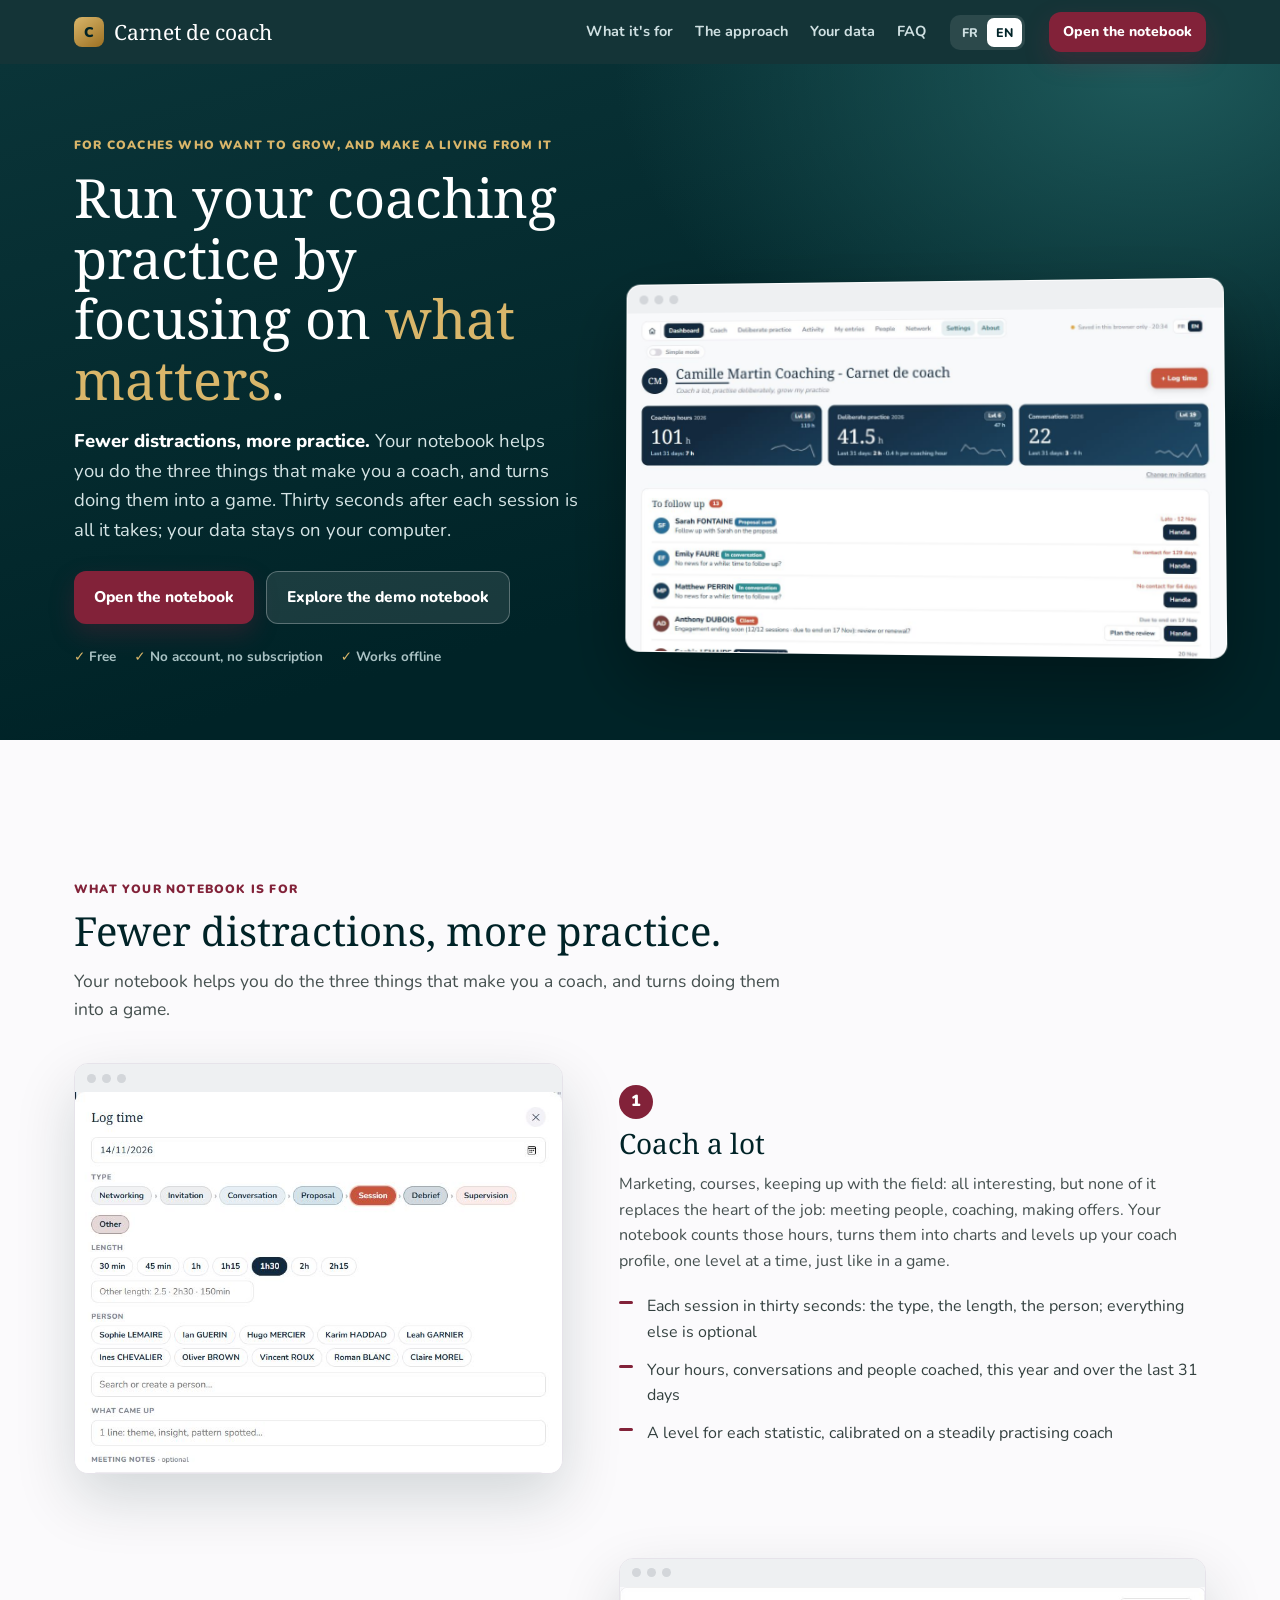
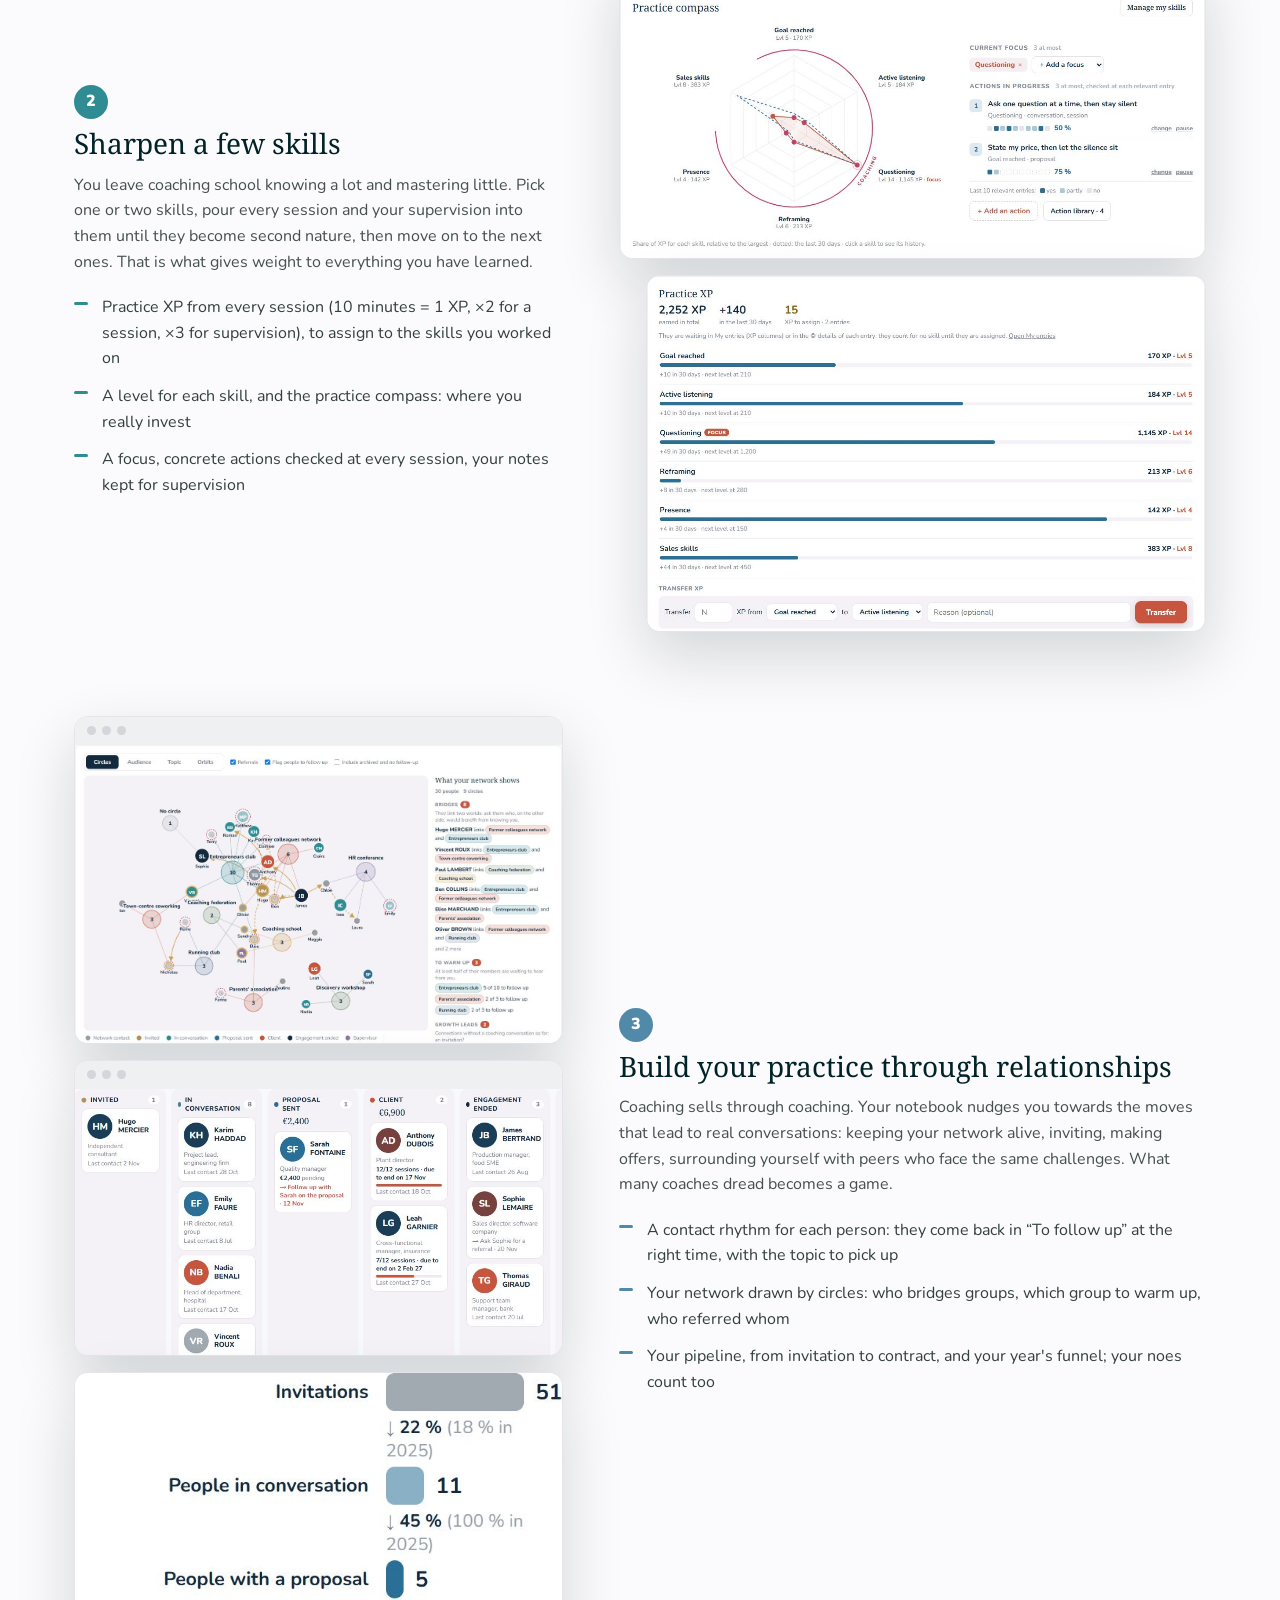
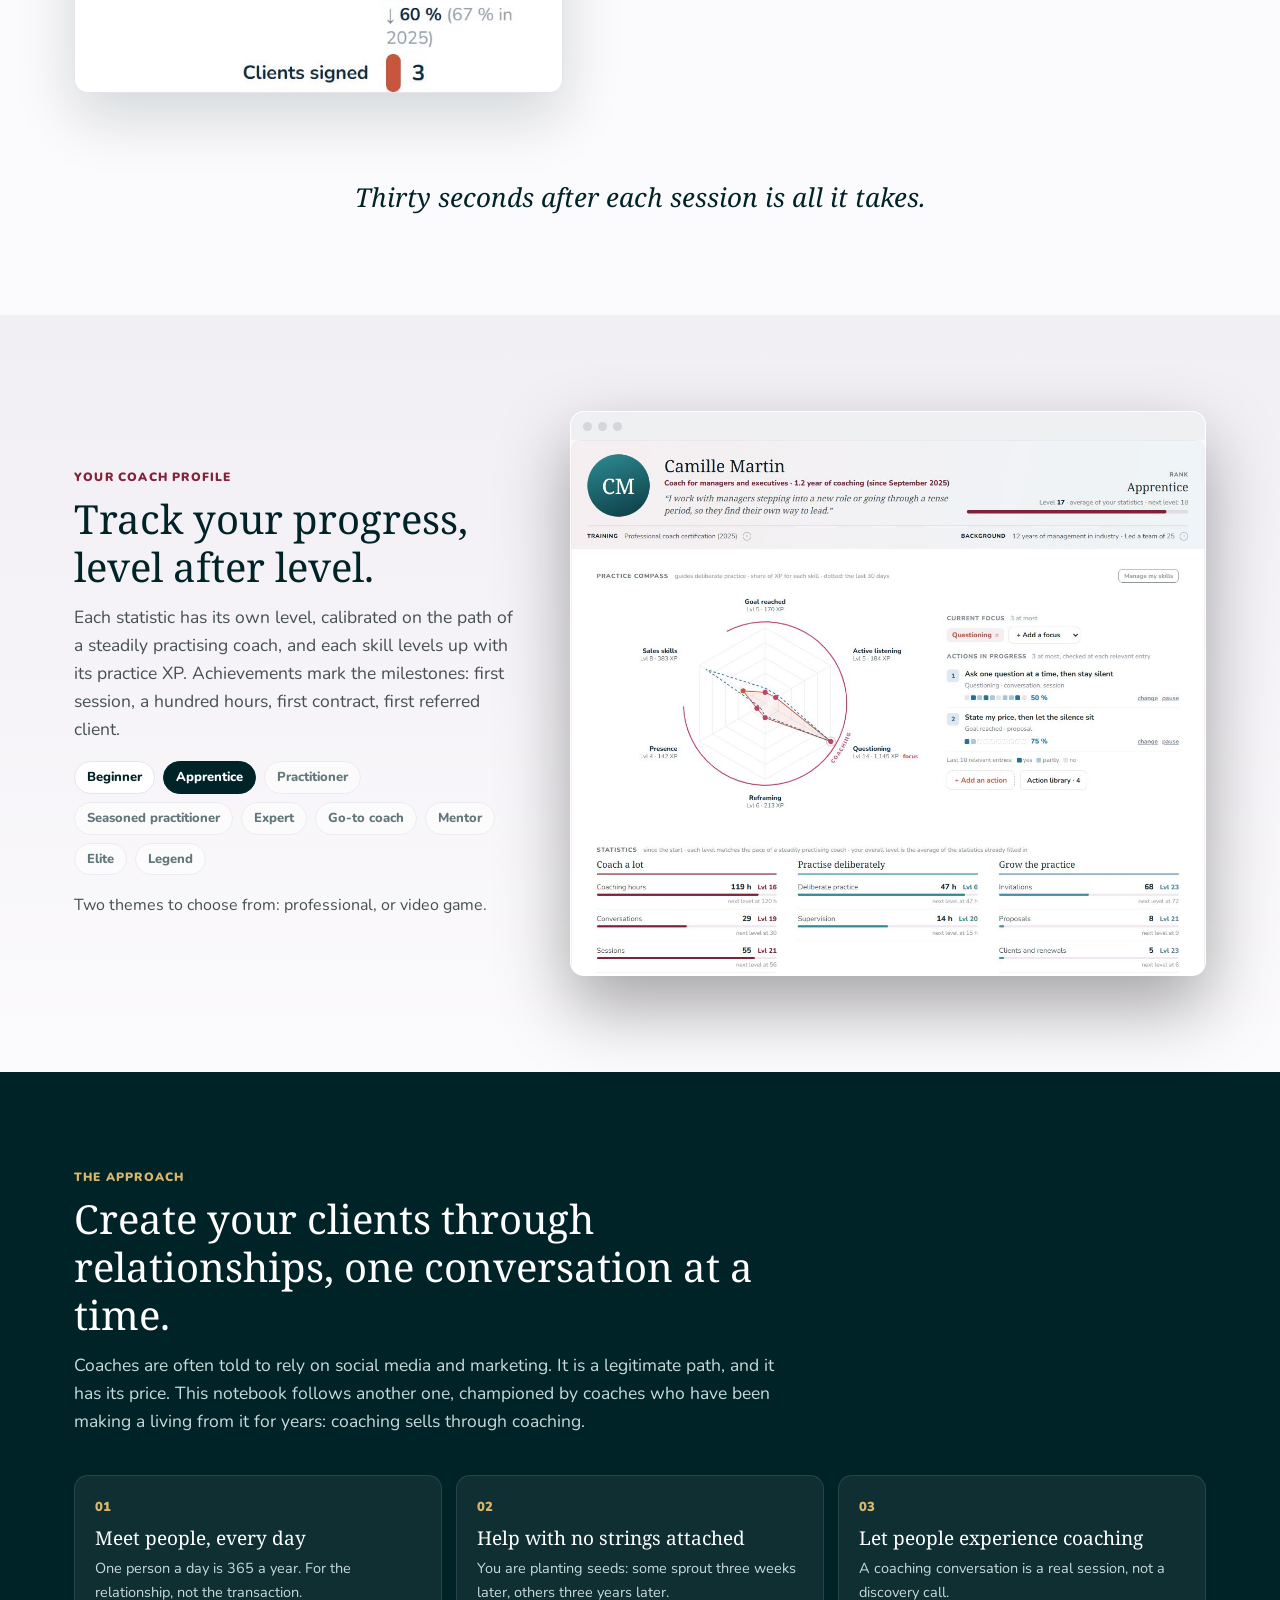
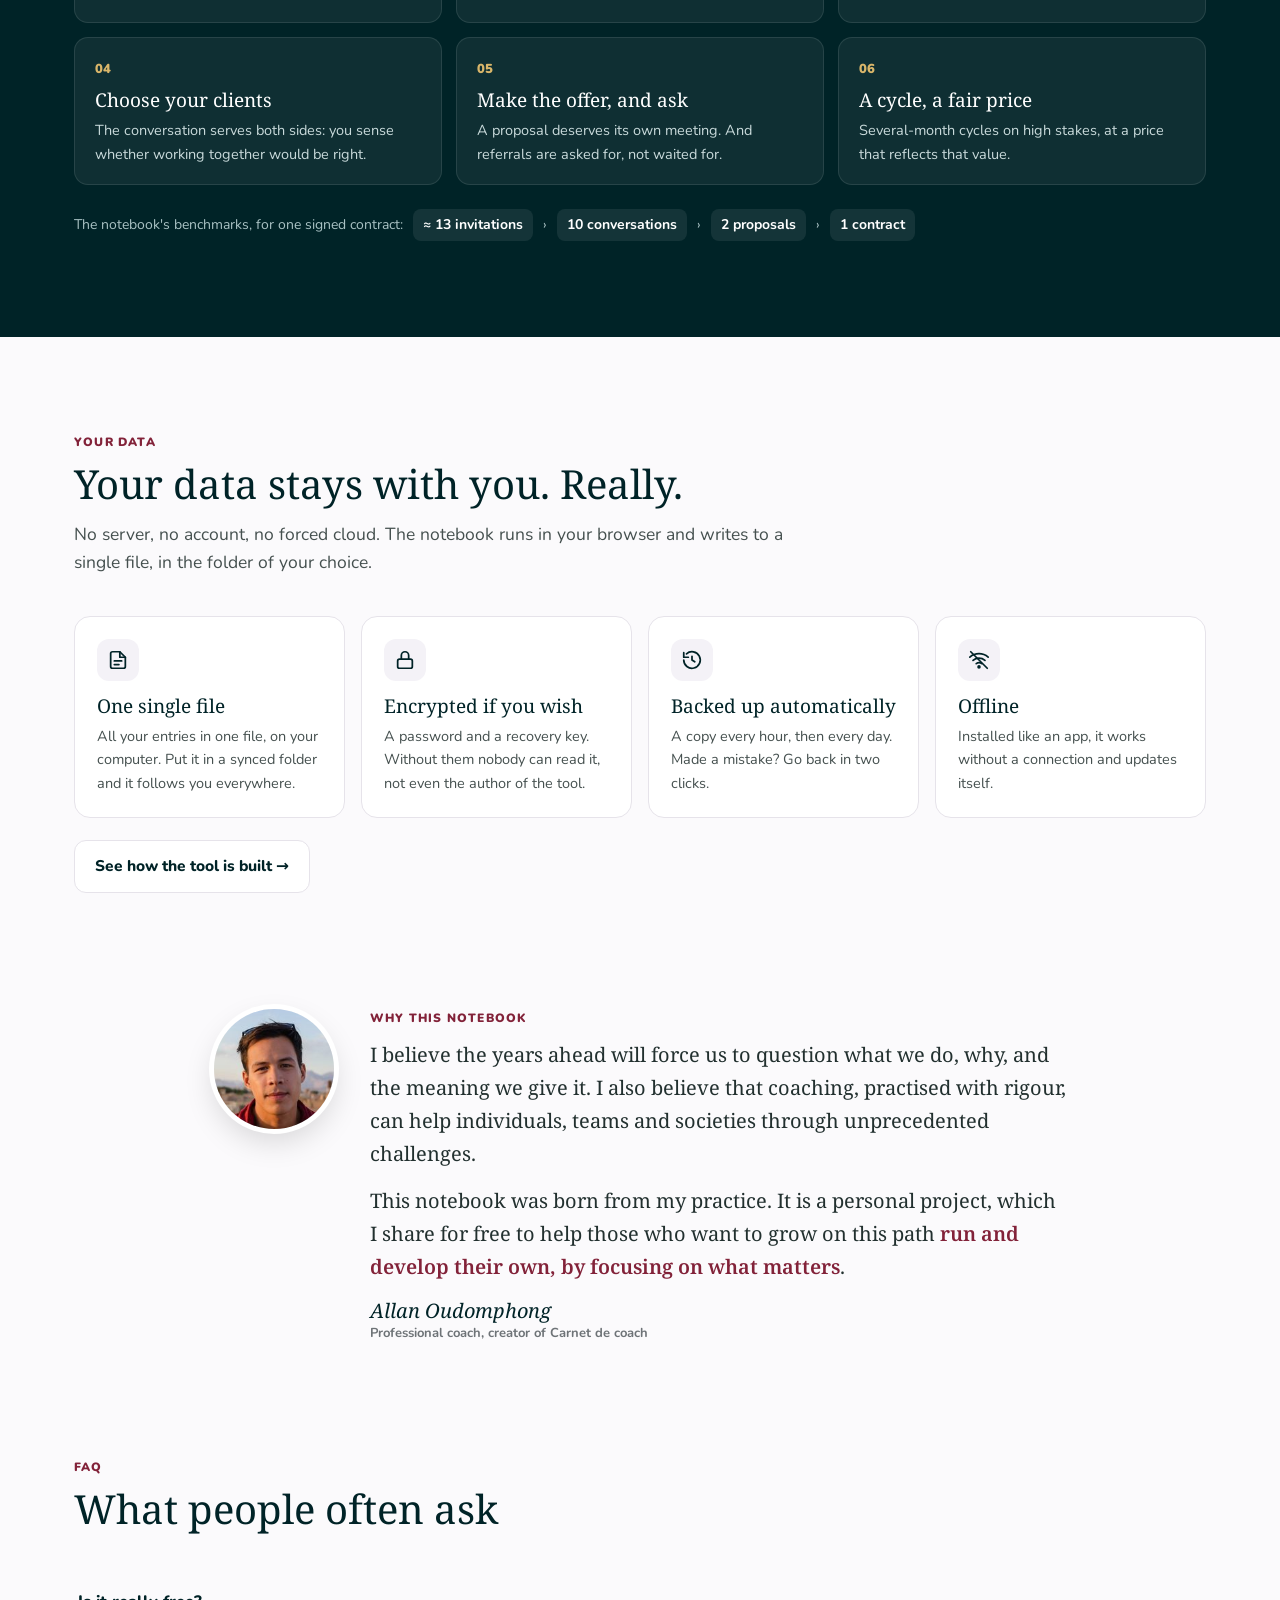
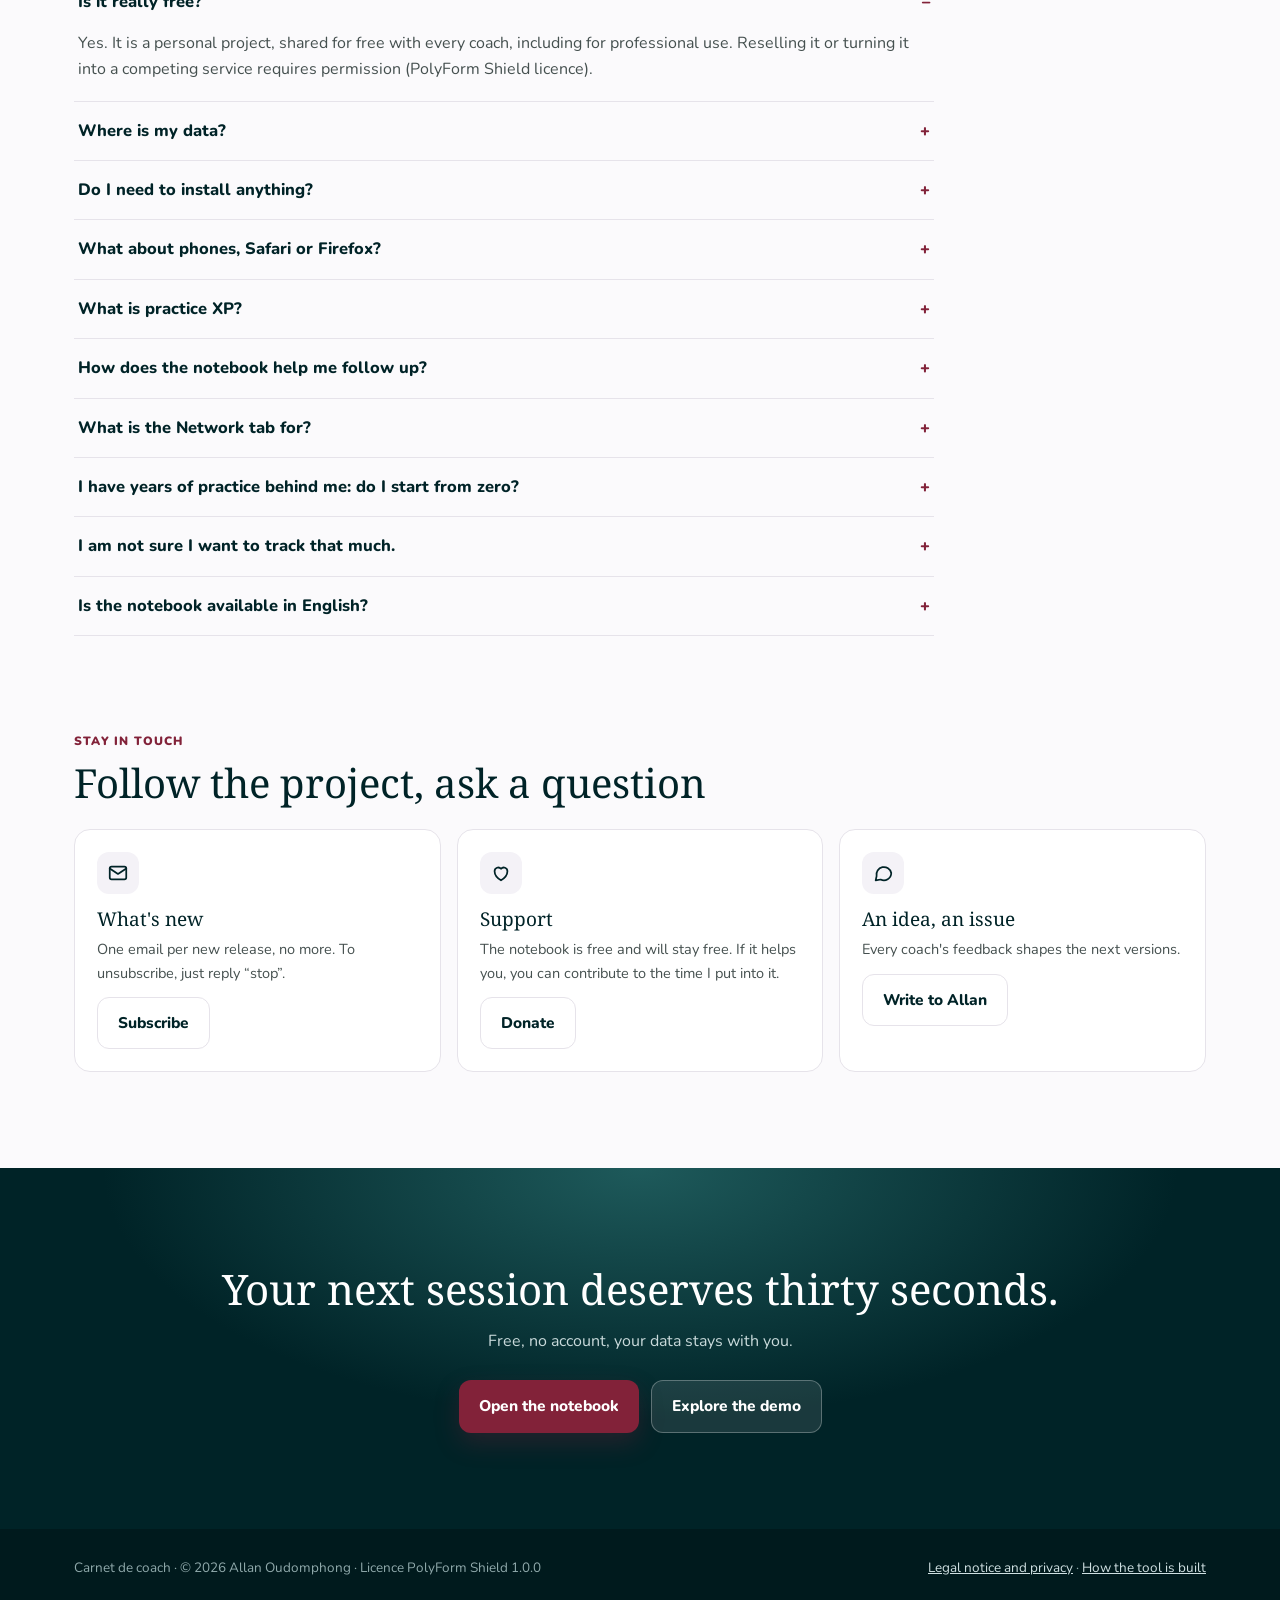
==== index.html @ 18556c55 "v3.1.0 : à quoi sert ton carnet, audits des traductions et du tutoriel, site - Écran « À quoi sert t" ====
<!doctype html>
<html lang="fr"><head><meta charset="utf-8"><meta name="viewport" content="width=device-width,initial-scale=1">
<title>Carnet de coach</title>
<meta name="description" content="Moins de dispersion, plus de pratique. Un carnet gratuit pour coacher beaucoup, affûter quelques compétences et créer ton activité par la relation. Tes données restent sur ton ordinateur.">
<link rel="icon" href="assets/icon.png">
<link rel="preconnect" href="https://fonts.googleapis.com">
<link href="https://fonts.googleapis.com/css2?family=Noto+Serif:ital,wght@0,400;0,600;1,400&family=Nunito:wght@400;600;700;800;900&display=swap" rel="stylesheet">
<style>
:root{--jet:#002327;--jet2:#0B3A3E;--am:#822239;--gold:#D9B66A;--teal:#2F8C93;--blue:#508AA8;--grey:#6E7377;--soft:#F4F2F7;--line:#E6E3EA;--bg:#FBFAFC}
*{box-sizing:border-box}html{scroll-behavior:smooth}
body{margin:0;background:var(--bg);color:var(--jet);font:16px/1.6 Nunito,system-ui,sans-serif}
a{color:inherit}
.w{max-width:1180px;margin:0 auto;padding:0 24px}
.serif{font-family:'Noto Serif',Georgia,serif;font-weight:400}
.kick{font-size:12px;font-weight:900;letter-spacing:.1em;text-transform:uppercase;color:var(--am)}
.btn{display:inline-flex;align-items:center;gap:8px;border-radius:12px;padding:13px 20px;font-weight:800;text-decoration:none;font-size:15.5px;border:0;cursor:pointer}
.btn.p{background:var(--am);color:#fff;box-shadow:0 10px 24px rgba(130,34,57,.28)}.btn.p:hover{filter:brightness(1.08)}
.btn.g{background:rgba(255,255,255,.1);color:#fff;border:1px solid rgba(255,255,255,.28)}.btn.g:hover{background:rgba(255,255,255,.16)}
.btn.o{background:#fff;color:var(--jet);border:1px solid var(--line)}
/* annotations */
.note{display:block;margin:14px 0 0;font:600 12.5px/1.45 Nunito,sans-serif;color:#8A5A00;background:#FFF5D6;border:1px dashed #E2BF5E;border-radius:10px;padding:8px 12px}
.note b{font-weight:900}
.mockbar{background:#FFF5D6;color:#6B4E0E;font-size:13px;text-align:center;padding:7px 16px;border-bottom:1px solid #EED9A0}
/* navigation */
nav.top{position:sticky;top:0;z-index:20;background:rgba(0,35,39,.92);backdrop-filter:blur(8px);color:#fff}
nav.top .w{display:flex;align-items:center;gap:24px;height:64px}
.brand{display:flex;align-items:center;gap:10px;font:400 21px 'Noto Serif',serif;text-decoration:none}
.brand i{width:30px;height:30px;border-radius:8px;background:linear-gradient(145deg,var(--gold),#9C7022);display:grid;place-items:center;font:900 14px Nunito;color:var(--jet);font-style:normal}
nav.top .links{display:flex;gap:22px;margin-left:auto;font-weight:700;font-size:14.5px;color:#CFE0E2}
nav.top .links a{text-decoration:none}nav.top .links a:hover{color:#fff}
nav.top .btn{padding:9px 14px;font-size:14px}
/* héros */
.hero{background:radial-gradient(70% 90% at 90% 0%,#1E5A5B 0%,transparent 60%),linear-gradient(165deg,#0A3438 0%,var(--jet) 70%);color:#fff;overflow:hidden}
.hero .w{display:grid;grid-template-columns:minmax(0,1fr) minmax(0,1.15fr);gap:48px;align-items:center;padding-top:72px;padding-bottom:0}
.hero h1{font:400 clamp(34px,4.4vw,54px)/1.12 'Noto Serif',serif;margin:12px 0 18px}
.hero h1 em{font-style:normal;color:var(--gold)}
.hero p.lead{font-size:18.5px;color:#D5E4E5;margin:0 0 26px;max-width:520px}
.hero .cta{display:flex;flex-wrap:wrap;gap:12px}
.hero .meta{display:flex;flex-wrap:wrap;gap:8px 18px;margin-top:22px;font-size:13.5px;color:#A9C2C4;font-weight:700}
.hero .meta>span::before{content:'✓ ';color:var(--gold)}
.hero .kick{color:var(--gold)}
.shot{border-radius:14px;overflow:hidden;background:#fff;box-shadow:0 30px 70px rgba(0,0,0,.35);border:1px solid rgba(255,255,255,.12)}
.shot .bar{height:28px;background:#EEF0F2;display:flex;align-items:center;gap:6px;padding:0 12px}.shot .bar i{width:9px;height:9px;border-radius:50%;background:#D3D6DA}
.shot img{display:block;width:100%}
.hero .shot{margin-bottom:-60px;transform:perspective(1600px) rotateY(-6deg) rotateX(2deg);transform-origin:left center}
/* sections */
section{padding:96px 0}
.sh{max-width:720px;margin:0 0 40px}.sh h2{font:400 clamp(28px,3.2vw,40px)/1.2 'Noto Serif',serif;margin:8px 0 12px}.sh p{margin:0;color:#45504F;font-size:17.5px}
.pillars{padding-top:140px}
.pil{display:grid;grid-template-columns:minmax(0,1fr) minmax(0,1.2fr);gap:56px;align-items:center;margin-bottom:84px}
.pil:nth-child(even) .txt{order:2}
.pil h3{font:400 28px/1.2 'Noto Serif',serif;margin:8px 0 12px}.pil p{color:#45504F;margin:0 0 14px}
.pil ul{list-style:none;padding:0;margin:0}.pil li{padding:6px 0 6px 28px;position:relative;color:#33403F}.pil li::before{content:'';position:absolute;left:0;top:13px;width:14px;height:3px;border-radius:2px;background:var(--c)}
.pil .num{display:inline-grid;place-items:center;width:34px;height:34px;border-radius:50%;background:var(--c);color:#fff;font-weight:900}
.pil .shot{box-shadow:0 24px 60px rgba(0,35,39,.16);border-color:var(--line)}
.duo{display:grid;grid-template-columns:1fr 1fr;gap:16px;align-items:start}
.pillars .end{font-size:clamp(20px,2.2vw,26px);font-style:italic;text-align:center;color:var(--jet);margin:0}
.hero p.lead b{color:#fff;font-weight:800}
/* fiche coach */
.fiche{background:linear-gradient(180deg,#F1EEF4,#FBFAFC)}
.fiche .wrap{display:grid;grid-template-columns:minmax(0,.9fr) minmax(0,1.3fr);gap:56px;align-items:center}
.ranks{display:flex;flex-wrap:wrap;gap:8px;margin:18px 0}.ranks>span{background:#fff;border:1px solid var(--line);border-radius:999px;padding:5px 12px;font-weight:800;font-size:13px}
.ranks>span:nth-child(n+3){opacity:.6}.ranks>span:nth-child(2){background:var(--jet);color:#fff;border-color:var(--jet)}
/* démarche */
.dem{background:var(--jet);color:#fff}
.dem .sh p{color:#C9DADB}.dem .kick{color:var(--gold)}
.six{display:grid;grid-template-columns:repeat(3,minmax(0,1fr));gap:14px}
.six div{background:rgba(255,255,255,.06);border:1px solid rgba(255,255,255,.1);border-radius:14px;padding:18px 20px}
.six i{font-style:normal;font-weight:900;color:var(--gold);font-size:13px}.six b{display:block;font:400 19px 'Noto Serif',serif;margin:6px 0 6px}.six p{margin:0;color:#C9DADB;font-size:14.5px}
.fun{display:flex;flex-wrap:wrap;gap:10px;align-items:center;margin-top:24px;color:#A9C2C4;font-size:14px}.fun b{color:#fff;background:rgba(255,255,255,.08);border-radius:8px;padding:5px 10px}
/* données */
.data .g4{display:grid;grid-template-columns:repeat(4,minmax(0,1fr));gap:16px}
.card{background:#fff;border:1px solid var(--line);border-radius:16px;padding:22px}
.card .ic{width:42px;height:42px;border-radius:12px;display:grid;place-items:center;background:var(--soft);font-size:20px;margin-bottom:12px}
.card b{display:block;font:400 19px 'Noto Serif',serif;margin-bottom:6px}.card p{margin:0;color:#45504F;font-size:14.5px}
/* mot */
.mot .wrap{display:grid;grid-template-columns:auto minmax(0,1fr);gap:36px;align-items:start;max-width:900px}
.mot img{width:120px;height:120px;border-radius:50%;object-fit:cover;box-shadow:0 0 0 5px #fff,0 12px 30px rgba(0,0,0,.15)}
.mot blockquote{margin:0;font:400 20px/1.65 'Noto Serif',serif;color:#22302F}.mot blockquote b{color:var(--am);font-weight:600}
.mot .sig{margin-top:14px;font:italic 400 20px 'Noto Serif',serif}.mot .sig>span{display:block;font:700 13px Nunito;color:var(--grey);font-style:normal}
/* mobile + soutien */
.mob{background:#fff;border:1px solid var(--line);border-radius:18px;padding:26px 28px;display:grid;grid-template-columns:auto 1fr auto;gap:22px;align-items:center}
.mob .ic{font-size:30px}.mob b{font:400 21px 'Noto Serif',serif;display:block}.mob p{margin:2px 0 0;color:#45504F}
.mob form{display:flex;gap:8px}.mob input{border:1px solid var(--line);border-radius:10px;padding:12px 14px;font:inherit;min-width:240px}
.g3{display:grid;grid-template-columns:repeat(3,minmax(0,1fr));gap:16px;margin-top:22px}
/* faq */
.faq details{border-bottom:1px solid var(--line);max-width:860px}.faq summary{cursor:pointer;list-style:none;padding:16px 4px;font-weight:800;font-size:16.5px;display:flex;justify-content:space-between;gap:16px}
.faq summary::-webkit-details-marker{display:none}.faq summary::after{content:'+';color:var(--am);font-weight:900}.faq details[open] summary::after{content:'–'}
.faq details p{margin:0 4px 18px;color:#45504F}
/* fin */
.final{background:radial-gradient(60% 100% at 50% 0%,#1E5A5B 0%,transparent 70%),var(--jet);color:#fff;text-align:center}
.final h2{font:400 clamp(28px,3.4vw,42px)/1.2 'Noto Serif',serif;margin:0 0 14px}.final p{color:#C9DADB;margin:0 0 26px}
footer{background:#001A1D;color:#8FA9AB;font-size:13.5px;padding:28px 0}footer .w{display:flex;flex-wrap:wrap;gap:10px 24px;justify-content:space-between}footer a{color:#CFE0E2}
@media(max-width:900px){
 nav.top .links{display:none}
 .hero .w,.pil,.fiche .wrap,.mob{grid-template-columns:1fr}.hero .shot{transform:none;margin-bottom:-30px}
 .pil:nth-child(even) .txt{order:0}.six,.data .g4,.g3{grid-template-columns:1fr}.duo{grid-template-columns:1fr}
 .mot .wrap{grid-template-columns:1fr}.mob form{flex-direction:column}.mob input{min-width:0}
 section{padding:64px 0}.pillars{padding-top:90px}
}

html[data-lang=fr] .en,html[data-lang=en] .fr{display:none!important}
html:not([data-lang]) .en{display:none}
html.nonotes .note{display:none}
.lang{display:flex;background:rgba(255,255,255,.1);border-radius:10px;padding:3px}.lang button{border:0;background:none;color:#CFE0E2;font:800 12.5px Nunito;padding:6px 9px;border-radius:7px;cursor:pointer}.lang button.on{background:#fff;color:var(--jet)}
.ntog{margin-left:10px;font-weight:700;cursor:pointer;white-space:nowrap}.ntog input{vertical-align:middle}
@media(max-width:900px){nav.top .w{gap:10px}nav.top .btn{display:none}.lang{margin-left:auto}}
.hero .w>div:first-child{padding-bottom:72px}
.ic svg{width:22px;height:22px;stroke:var(--jet);fill:none;stroke-width:1.9;stroke-linecap:round;stroke-linejoin:round}.mob .ic svg{width:30px;height:30px}
.mot blockquote p{margin:0 0 14px}
@media(max-width:900px){.hero .w>div:first-child{padding-bottom:20px}}

html:not(.withcite) .cite,html.withcite .nocite{display:none}
img.fr,img.en{display:block}
html[data-lang=fr] img.en,html[data-lang=en] img.fr{display:none!important}
.mobsec{display:none}@media(max-width:900px),(pointer:coarse){.mobsec{display:block}}
.mobb{display:flex;gap:8px;flex-wrap:wrap}
.g2{grid-template-columns:repeat(auto-fit,minmax(240px,1fr))!important;max-width:none}
@media(max-width:900px){.g2{grid-template-columns:1fr!important}}
</style></head><body>

<nav class="top"><div class="w">
 <a class="brand" href="#"><i>C</i>Carnet de coach</a>
 <div class="links"><a href="#piliers"><span class="fr">À quoi il sert</span><span class="en">What it's for</span></a><a href="#demarche"><span class="fr">La démarche</span><span class="en">The approach</span></a><a href="#donnees"><span class="fr">Tes données</span><span class="en">Your data</span></a><a href="#faq"><span class="fr">Questions</span><span class="en">FAQ</span></a></div>
 <div class="lang" role="group" aria-label="Langue / Language"><button data-l="fr">FR</button><button data-l="en">EN</button></div>
 <a class="btn p" href="#" data-app="" data-goatcounter-click="ouvrir-carnet"><span class="fr">Ouvrir le carnet</span><span class="en">Open the notebook</span></a>
</div></nav>

<header class="hero"><div class="w">
 <div>
  <div class="kick"><span class="fr">Pour les coachs qui veulent progresser et en vivre</span><span class="en">For coaches who want to grow, and make a living from it</span></div>
  <h1><span class="fr">Pilote ta pratique de coach en te concentrant sur <em>l'essentiel</em>.</span><span class="en">Run your coaching practice by focusing on <em>what matters</em>.</span></h1>
  <p class="lead"><span class="fr"><b>Moins de dispersion, plus de pratique.</b> Ton carnet t'aide à faire les trois choses qui font de toi un coach, et à les faire en jouant. Trente secondes après chaque entretien suffisent ; tes données restent sur ton ordinateur.</span><span class="en"><b>Fewer distractions, more practice.</b> Your notebook helps you do the three things that make you a coach, and turns doing them into a game. Thirty seconds after each session is all it takes; your data stays on your computer.</span></p>
  <div class="cta"><a class="btn p" href="#" data-app="" data-goatcounter-click="ouvrir-carnet"><span class="fr">Ouvrir le carnet</span><span class="en">Open the notebook</span></a><a class="btn g" href="#" data-app="demo=1" data-goatcounter-click="demo"><span class="fr">Explorer le carnet de démonstration</span><span class="en">Explore the demo notebook</span></a></div>
  <div class="meta"><span><span class="fr">Gratuit</span><span class="en">Free</span></span><span><span class="fr">Sans compte ni abonnement</span><span class="en">No account, no subscription</span></span><span><span class="fr">Fonctionne hors ligne</span><span class="en">Works offline</span></span></div>
 </div>
 <div class="shot"><div class="bar"><i></i><i></i><i></i></div><img class="fr" src="assets/dash-fr.jpg" alt="" loading="lazy"><img class="en" src="assets/dash-en.jpg" alt="" loading="lazy"></div>
</div></header>

<section class="pillars" id="piliers"><div class="w">
 <div class="sh"><div class="kick"><span class="fr">À quoi sert ton carnet</span><span class="en">What your notebook is for</span></div><h2><span class="fr">Moins de dispersion, plus de pratique.</span><span class="en">Fewer distractions, more practice.</span></h2><p><span class="fr">Ton carnet t'aide à faire les trois choses qui font de toi un coach, et à les faire en jouant.</span><span class="en">Your notebook helps you do the three things that make you a coach, and turns doing them into a game.</span></p></div>

 <div class="pil" style="--c:var(--am)">
  <div class="txt"><span class="num">1</span><h3><span class="fr">Coacher beaucoup</span><span class="en">Coach a lot</span></h3><p><span class="fr">Marketing, formations, veille : intéressant, mais ça ne remplace pas l'essentiel : rencontrer, coacher, proposer. Ton carnet compte ces heures-là, les met en graphiques et fait monter ta fiche de coach niveau après niveau, comme dans un jeu.</span><span class="en">Marketing, courses, keeping up with the field: all interesting, but none of it replaces the heart of the job: meeting people, coaching, making offers. Your notebook counts those hours, turns them into charts and levels up your coach profile, one level at a time, just like in a game.</span></p>
   <ul><li><span class="fr">Chaque entretien en trente secondes : le type, la durée, la personne ; le reste est facultatif</span><span class="en">Each session in thirty seconds: the type, the length, the person; everything else is optional</span></li><li><span class="fr">Tes heures, tes conversations et tes personnes coachées, l'année et les 31 derniers jours</span><span class="en">Your hours, conversations and people coached, this year and over the last 31 days</span></li><li><span class="fr">Un niveau par statistique, calé sur le parcours d'un coach régulier</span><span class="en">A level for each statistic, calibrated on a steadily practising coach</span></li></ul></div>
  <div class="shot" style="max-width:520px;justify-self:center"><div class="bar"><i></i><i></i><i></i></div><img class="fr" src="assets/log-fr.jpg" alt="" loading="lazy"><img class="en" src="assets/log-en.jpg" alt="" loading="lazy"></div>
 </div>

 <div class="pil" style="--c:var(--teal)">
  <div class="txt"><span class="num">2</span><h3><span class="fr">Affûter quelques compétences</span><span class="en">Sharpen a few skills</span></h3><p><span class="fr">On sort de l'école en sachant beaucoup et en maîtrisant peu. Choisis une ou deux compétences, investis-y chaque séance et ta supervision jusqu'à en faire des automatismes, puis passe aux suivantes. C'est ce qui donne du poids à tout ce que tu as appris.</span><span class="en">You leave coaching school knowing a lot and mastering little. Pick one or two skills, pour every session and your supervision into them until they become second nature, then move on to the next ones. That is what gives weight to everything you have learned.</span></p>
   <ul><li><span class="fr">Des XP de pratique à chaque séance (10 minutes = 1 XP, ×2 pour une séance, ×3 pour une supervision), à répartir entre les compétences travaillées</span><span class="en">Practice XP from every session (10 minutes = 1 XP, ×2 for a session, ×3 for supervision), to assign to the skills you worked on</span></li><li><span class="fr">Un niveau par compétence, et la boussole de pratique : où tu investis vraiment</span><span class="en">A level for each skill, and the practice compass: where you really invest</span></li><li><span class="fr">Un focus, des actions concrètes vérifiées à chaque séance, tes remarques gardées pour la supervision</span><span class="en">A focus, concrete actions checked at every session, your notes kept for supervision</span></li></ul></div>
  <div class="duo"><div class="shot" style="grid-column:1/-1"><div class="bar"><i></i><i></i><i></i></div><img class="fr" src="assets/practice-fr.jpg" alt="" loading="lazy"><img class="en" src="assets/practice-en.jpg" alt="" loading="lazy"></div><div class="shot" style="grid-column:1/-1;max-width:560px;justify-self:end"><img class="fr" src="assets/xp-fr.jpg" alt="" loading="lazy"><img class="en" src="assets/xp-en.jpg" alt="" loading="lazy"></div></div>
 </div>

 <div class="pil" style="--c:var(--blue)">
  <div class="txt"><span class="num">3</span><h3><span class="fr">Créer ton activité par la relation</span><span class="en">Build your practice through relationships</span></h3><p><span class="fr">Le coaching se vend en coachant. Ton carnet te pousse aux gestes qui créent des rencontres : entretenir ton réseau, inviter, proposer, t'entourer de pairs qui partagent tes défis. Ce qu'on vit souvent comme une épreuve devient un jeu.</span><span class="en">Coaching sells through coaching. Your notebook nudges you towards the moves that lead to real conversations: keeping your network alive, inviting, making offers, surrounding yourself with peers who face the same challenges. What many coaches dread becomes a game.</span></p>
   <ul><li><span class="fr">Un rythme de contact par personne : elle revient dans « À relancer » au bon moment, avec le sujet à reprendre</span><span class="en">A contact rhythm for each person: they come back in “To follow up” at the right time, with the topic to pick up</span></li><li><span class="fr">Ton réseau dessiné par cercles : qui fait le pont, quel groupe réchauffer, qui t'a recommandé qui</span><span class="en">Your network drawn by circles: who bridges groups, which group to warm up, who referred whom</span></li><li><span class="fr">Ton pipeline, de l'invitation au contrat, et ton entonnoir de l'année ; tes non comptent aussi</span><span class="en">Your pipeline, from invitation to contract, and your year's funnel; your noes count too</span></li></ul></div>
  <div class="duo"><div class="shot" style="grid-column:1/-1"><div class="bar"><i></i><i></i><i></i></div><img class="fr" src="assets/reseau-fr.jpg" alt="" loading="lazy"><img class="en" src="assets/reseau-en.jpg" alt="" loading="lazy"></div><div class="shot" style="grid-column:1/-1"><div class="bar"><i></i><i></i><i></i></div><img class="fr" src="assets/pipeline-fr.jpg" alt="" loading="lazy"><img class="en" src="assets/pipeline-en.jpg" alt="" loading="lazy"></div><div class="shot" style="grid-column:1/-1;max-width:560px;justify-self:end"><img class="fr" src="assets/funnel-fr.jpg" alt="" loading="lazy"><img class="en" src="assets/funnel-en.jpg" alt="" loading="lazy"></div></div>
 </div>
 <p class="end serif"><span class="fr">Trente secondes après chaque entretien suffisent.</span><span class="en">Thirty seconds after each session is all it takes.</span></p>
</div></section>

<section class="fiche"><div class="w wrap">
 <div><div class="kick"><span class="fr">Ta fiche de coach</span><span class="en">Your coach profile</span></div><h2 class="serif" style="font-size:clamp(28px,3.2vw,40px);line-height:1.2;margin:8px 0 12px"><span class="fr">Suis ta progression, niveau après niveau.</span><span class="en">Track your progress, level after level.</span></h2>
  <p style="color:#45504F;font-size:17.5px;margin:0"><span class="fr">Chaque statistique a son niveau, calé sur le parcours d'un coach régulier, et chaque compétence monte avec ses XP de pratique. Tes hauts faits marquent les caps : première séance, cent heures, premier contrat, premier client recommandé.</span><span class="en">Each statistic has its own level, calibrated on the path of a steadily practising coach, and each skill levels up with its practice XP. Achievements mark the milestones: first session, a hundred hours, first contract, first referred client.</span></p>
  <div class="ranks"><span><span class="fr">Débutant·e</span><span class="en">Beginner</span></span><span><span class="fr">Apprenti·e</span><span class="en">Apprentice</span></span><span><span class="fr">Praticien·ne</span><span class="en">Practitioner</span></span><span><span class="fr">Praticien·ne confirmé·e</span><span class="en">Seasoned practitioner</span></span><span><span class="fr">Expert·e</span><span class="en">Expert</span></span><span><span class="fr">Coach de référence</span><span class="en">Go-to coach</span></span><span><span class="fr">Mentor·e</span><span class="en">Mentor</span></span><span><span class="fr">Élite</span><span class="en">Elite</span></span><span><span class="fr">Légende</span><span class="en">Legend</span></span></div>
  <p style="color:#45504F;margin:0"><span class="fr">Deux thèmes au choix : professionnel, ou jeu vidéo.</span><span class="en">Two themes to choose from: professional, or video game.</span></p>
  </div>
 <div class="shot"><div class="bar"><i></i><i></i><i></i></div><img class="fr" src="assets/coach-fr.jpg" alt="" loading="lazy"><img class="en" src="assets/coach-en.jpg" alt="" loading="lazy"></div>
</div></section>

<section class="dem" id="demarche"><div class="w">
 <div class="sh"><div class="kick"><span class="fr">La démarche</span><span class="en">The approach</span></div><h2><span class="fr">Créer tes clients par la relation, une discussion à la fois.</span><span class="en">Create your clients through relationships, one conversation at a time.</span></h2>
  <p><span class="nocite"><span class="fr">On conseille souvent aux coachs les réseaux sociaux et le marketing. C'est une voie légitime, avec son prix. Ce carnet suit celle de coachs qui en vivent depuis des années : le coaching se vend par le coaching.</span><span class="en">Coaches are often told to rely on social media and marketing. It is a legitimate path, and it has its price. This notebook follows another one, championed by coaches who have been making a living from it for years: coaching sells through coaching.</span></span><span class="cite"><span class="fr">On conseille souvent aux coachs les réseaux sociaux et le marketing. C'est une voie légitime, avec son prix. Ce carnet suit celle de Gianni Bergandi et Magali Wagner (Odyssée), et de Rich Litvin : le coaching se vend par le coaching.</span><span class="en">Coaches are often told to rely on social media and marketing. It is a legitimate path, and it has its price. This notebook follows another one, taught by Gianni Bergandi and Magali Wagner (Odyssée) and by Rich Litvin: coaching sells through coaching.</span></span></p></div>
 <div class="six">
  <div><i>01</i><b><span class="fr">Rencontrer, chaque jour</span><span class="en">Meet people, every day</span></b><p><span class="fr">Une personne par jour, c'est 365 dans l'année. Pour la relation, pas pour la transaction.</span><span class="en">One person a day is 365 a year. For the relationship, not the transaction.</span></p></div>
  <div><i>02</i><b><span class="fr">Aider sans rien attendre</span><span class="en">Help with no strings attached</span></b><p><span class="fr">Tu plantes des graines : certaines germent trois semaines plus tard, d'autres trois ans après.</span><span class="en">You are planting seeds: some sprout three weeks later, others three years later.</span></p></div>
  <div><i>03</i><b><span class="fr">Faire vivre le coaching</span><span class="en">Let people experience coaching</span></b><p><span class="fr">Une conversation de coaching est une vraie séance, pas un appel découverte.</span><span class="en">A coaching conversation is a real session, not a discovery call.</span></p></div>
  <div><i>04</i><b><span class="fr">Choisir tes clients</span><span class="en">Choose your clients</span></b><p><span class="fr">La conversation sert les deux côtés : tu sens s'il serait juste d'accompagner la personne.</span><span class="en">The conversation serves both sides: you sense whether working together would be right.</span></p></div>
  <div><i>05</i><b><span class="fr">Proposer, et demander</span><span class="en">Make the offer, and ask</span></b><p><span class="fr">Une proposition se fait dans un rendez-vous dédié. Et la recommandation se demande.</span><span class="en">A proposal deserves its own meeting. And referrals are asked for, not waited for.</span></p></div>
  <div><i>06</i><b><span class="fr">Un cycle, un prix juste</span><span class="en">A cycle, a fair price</span></b><p><span class="fr">Des cycles de plusieurs mois sur des enjeux forts, à un prix qui reflète cette valeur.</span><span class="en">Several-month cycles on high stakes, at a price that reflects that value.</span></p></div>
 </div>
 <div class="fun"><span class="fr">Les repères du carnet, pour un contrat signé :</span><span class="en">The notebook's benchmarks, for one signed contract:</span> <b>≈ 13 invitations</b>›<b>10 conversations</b>›<b><span class="fr">2 propositions</span><span class="en">2 proposals</span></b>›<b><span class="fr">1 contrat</span><span class="en">1 contract</span></b></div>
</div></section>

<section class="data" id="donnees"><div class="w">
 <div class="sh"><div class="kick"><span class="fr">Tes données</span><span class="en">Your data</span></div><h2><span class="fr">Tes données restent chez toi. Vraiment.</span><span class="en">Your data stays with you. Really.</span></h2><p><span class="fr">Pas de serveur, pas de compte, pas de cloud imposé. Le carnet tourne dans ton navigateur et écrit dans un seul fichier, dans le dossier de ton choix.</span><span class="en">No server, no account, no forced cloud. The notebook runs in your browser and writes to a single file, in the folder of your choice.</span></p></div>
 <div class="g4">
  <div class="card"><div class="ic"><svg viewBox="0 0 24 24"><path d="M14 3H6a2 2 0 0 0-2 2v14a2 2 0 0 0 2 2h12a2 2 0 0 0 2-2V9z"/><path d="M14 3v6h6"/><path d="M8 13h8M8 17h5"/></svg></div><b><span class="fr">Un seul fichier</span><span class="en">One single file</span></b><p><span class="fr">Toutes tes saisies dans un fichier, sur ton ordinateur. Dans un dossier synchronisé, il te suit partout.</span><span class="en">All your entries in one file, on your computer. Put it in a synced folder and it follows you everywhere.</span></p></div>
  <div class="card"><div class="ic"><svg viewBox="0 0 24 24"><rect x="4" y="11" width="16" height="10" rx="2"/><path d="M8 11V7a4 4 0 0 1 8 0v4"/></svg></div><b><span class="fr">Chiffré si tu veux</span><span class="en">Encrypted if you wish</span></b><p><span class="fr">Un mot de passe, une clé de secours. Sans eux, personne ne peut le lire, pas même l'auteur de l'outil.</span><span class="en">A password and a recovery key. Without them nobody can read it, not even the author of the tool.</span></p></div>
  <div class="card"><div class="ic"><svg viewBox="0 0 24 24"><path d="M3 12a9 9 0 1 0 3-6.7"/><path d="M3 4v5h5"/><path d="M12 8v4l3 2"/></svg></div><b><span class="fr">Sauvegardé tout seul</span><span class="en">Backed up automatically</span></b><p><span class="fr">Une copie par heure, puis par jour. Une erreur ? Tu reviens en arrière en deux clics.</span><span class="en">A copy every hour, then every day. Made a mistake? Go back in two clicks.</span></p></div>
  <div class="card"><div class="ic"><svg viewBox="0 0 24 24"><path d="M2 8.8a15 15 0 0 1 20 0"/><path d="M5.5 12.4a10 10 0 0 1 13 0"/><path d="M9 16a5 5 0 0 1 6 0"/><circle cx="12" cy="19.5" r="1"/><path d="M3 3l18 18"/></svg></div><b><span class="fr">Hors ligne</span><span class="en">Offline</span></b><p><span class="fr">Installé comme une application, il fonctionne sans connexion et se met à jour tout seul.</span><span class="en">Installed like an app, it works without a connection and updates itself.</span></p></div>
 </div>
 <p style="margin:22px 0 0"><a class="btn o" href="#" data-app-page="arch.html"><span class="fr">Voir comment l'outil est construit →</span><span class="en">See how the tool is built →</span></a></p>
</div></section>

<section class="mot" style="padding-top:20px"><div class="w wrap">
 <img src="assets/allan.jpg" alt="Allan Oudomphong">
 <div><div class="kick"><span class="fr">Pourquoi ce carnet</span><span class="en">Why this notebook</span></div>
  <blockquote style="margin-top:10px"><p><span class="fr">Je crois que les années qui viennent nous obligeront à interroger ce que nous faisons, pourquoi, et le sens que nous y mettons. Je crois aussi que le coaching, exercé avec exigence, peut aider les personnes, les équipes et les sociétés à traverser des défis sans précédent.</span><span class="en">I believe the years ahead will force us to question what we do, why, and the meaning we give it. I also believe that coaching, practised with rigour, can help individuals, teams and societies through unprecedented challenges.</span></p><p><span class="fr">Ce carnet est né de ma pratique. C'est un projet personnel, que je partage gratuitement pour aider celles et ceux qui veulent progresser dans cette voie à <b>piloter et développer la leur, en se concentrant sur l'essentiel</b>.</span><span class="en">This notebook was born from my practice. It is a personal project, which I share for free to help those who want to grow on this path <b>run and develop their own, by focusing on what matters</b>.</span></p></blockquote>
  <div class="sig">Allan Oudomphong<span><span class="fr">Coach professionnel, auteur de Carnet de coach</span><span class="en">Professional coach, creator of Carnet de coach</span></span></div></div>
</div></section>

<section class="mobsec" style="padding-top:0"><div class="w">
 <div class="mob"><div class="ic"><svg viewBox="0 0 24 24"><rect x="7" y="2.5" width="10" height="19" rx="2"/><path d="M11 18.5h2"/></svg></div><div><b><span class="fr">Tu lis ceci sur ton téléphone ?</span><span class="en">Reading this on your phone?</span></b><p><span class="fr">Le carnet s'utilise sur ordinateur, avec Chrome ou Edge. Envoie-toi le lien pour l'ouvrir plus tard.</span><span class="en">The notebook runs on a computer, in Chrome or Edge. Send yourself the link to open it later.</span></p></div>
  <div class="mobb"><button class="btn p" id="shareBtn" data-goatcounter-click="partage-mobile"><span class="fr">M'envoyer le lien</span><span class="en">Send me the link</span></button><button class="btn o" id="copyBtn"><span class="fr">Copier le lien</span><span class="en">Copy the link</span></button></div></div>
</div></section>

<section class="faq" id="faq" style="padding-top:20px"><div class="w">
 <div class="sh"><div class="kick"><span class="fr">Questions</span><span class="en">FAQ</span></div><h2><span class="fr">Ce qu'on demande souvent</span><span class="en">What people often ask</span></h2></div>
 <details open><summary><span class="fr">C'est vraiment gratuit ?</span><span class="en">Is it really free?</span></summary><p><span class="fr">Oui. C'est un projet personnel, partagé gratuitement avec tous les coachs, y compris pour leur activité professionnelle. Le revendre ou en faire un service concurrent est interdit sans accord (licence PolyForm Shield).</span><span class="en">Yes. It is a personal project, shared for free with every coach, including for professional use. Reselling it or turning it into a competing service requires permission (PolyForm Shield licence).</span></p></details>
 <details><summary><span class="fr">Où sont mes données ?</span><span class="en">Where is my data?</span></summary><p><span class="fr">Dans un seul fichier, <code>coaching-data.json</code>, dans le dossier que tu choisis sur ton ordinateur. Tes personnes, tes notes, ton réseau et tes XP y restent : rien n'est envoyé sur internet, ni à l'auteur de l'outil. Le site compte ses visites sans cookie ; l'application, elle, ne mesure rien.</span><span class="en">In a single file, <code>coaching-data.json</code>, in the folder you choose on your computer. Your people, notes, network and XP stay there: nothing is sent over the internet, not even to the tool's author. The website counts its visits without cookies; the app itself measures nothing.</span></p></details>
 <details><summary><span class="fr">Faut-il installer quelque chose ?</span><span class="en">Do I need to install anything?</span></summary><p><span class="fr">Non. Ouvre le carnet dans Chrome ou Edge ; tu peux ensuite l'installer comme une application, en un clic.</span><span class="en">No. Open the notebook in Chrome or Edge; you can then install it as an app in one click.</span></p></details>
 <details><summary><span class="fr">Et sur téléphone, Safari ou Firefox ?</span><span class="en">What about phones, Safari or Firefox?</span></summary><p><span class="fr">Pas encore : il faut Chrome ou Edge sur ordinateur pour écrire dans un dossier.</span><span class="en">Not yet: writing to a folder requires Chrome or Edge on a computer.</span></p></details>
 <details><summary><span class="fr">Que sont les XP de pratique ?</span><span class="en">What is practice XP?</span></summary><p><span class="fr">Chaque entretien rapporte des XP selon sa durée : 10 minutes = 1 XP, multiplié par 2 pour une séance ou une conversation, par 3 pour une supervision. Tu les répartis entre les compétences que tu as travaillées, et chacune monte de niveau. Les rencontres, invitations et propositions rapportent de 0 à 5 XP de Facultés commerciales. Les XP sont dans le mode complet.</span><span class="en">Every session earns XP based on its length: 10 minutes = 1 XP, times 2 for a session or a conversation, times 3 for supervision. You assign them to the skills you worked on, and each one levels up. Networking meetings, invitations and proposals earn 0 to 5 Sales skills XP. XP is part of full mode.</span></p></details>
 <details><summary><span class="fr">Comment le carnet m'aide-t-il à relancer ?</span><span class="en">How does the notebook help me follow up?</span></summary><p><span class="fr">Chaque personne a un rythme de contact (tous les 3 mois par défaut). Quand il est dépassé, elle revient dans « À relancer », comme les propositions sans réponse et les accompagnements qui se terminent. « Traiter » : c'est fait, une autre date, plus tard, ou un commentaire ; « Préparer » rouvre ce qu'il faut garder en tête avant de la recontacter.</span><span class="en">Each person has a contact rhythm (every 3 months by default). When it is overdue, they come back in “To follow up”, along with unanswered proposals and engagements coming to an end. “Handle”: done, another date, later, or a comment; “Prepare” reopens what to keep in mind before you get back in touch.</span></p></details>
 <details><summary><span class="fr">À quoi sert l'onglet Réseau ?</span><span class="en">What is the Network tab for?</span></summary><p><span class="fr">En mode complet, il dessine tes personnes autour de leurs cercles (ou de leur public, de leur problématique), ou en orbites autour de toi selon la proximité. Il repère les passerelles entre groupes, les groupes à réchauffer, les pistes de développement et les chaînes de recommandation. Tout est calculé dans ton navigateur, à partir de ton fichier.</span><span class="en">In full mode, it draws your people around their circles (or their audience, their topic), or in orbits around you by closeness. It spots the bridges between groups, the groups to warm up, the leads to develop and the referral chains. Everything is computed in your browser, from your file.</span></p></details>
 <details><summary><span class="fr">Je pratique depuis des années : je repars de zéro ?</span><span class="en">I have years of practice behind me: do I start from zero?</span></summary><p><span class="fr">Non. Tu peux importer tes anciennes saisies, ou déclarer simplement tes totaux d'avant le carnet.</span><span class="en">No. You can import your past entries, or simply enter your totals from before the notebook.</span></p></details>
 <details><summary><span class="fr">Je ne suis pas certain·e de vouloir suivre autant de choses.</span><span class="en">I am not sure I want to track that much.</span></summary><p><span class="fr">Le mode simplifié garde l'essentiel : tes entretiens, tes personnes, tes relances, ton activité. Le mode complet ajoute les XP et la pratique délibérée, le réseau, la fiche de coach, les objectifs et les coûts. Tu passes de l'un à l'autre quand tu veux, sans rien perdre.</span><span class="en">Simple mode keeps the essentials: your sessions, your people, your follow-ups, your activity. Full mode adds XP and deliberate practice, the network, the coach profile, goals and costs. Switch between them whenever you like, without losing anything.</span></p></details>
 <details><summary><span class="fr">Le carnet existe-t-il en anglais ?</span><span class="en">Is the notebook available in English?</span></summary><p><span class="fr">Oui : le bouton FR / EN, en haut à droite de l'application, change la langue à tout moment. Le carnet de démonstration existe dans les deux langues.</span><span class="en">Yes: the FR / EN button, top right of the app, switches the language at any time. The demo notebook exists in both languages.</span></p></details>
</div></section>

<section id="stay" style="padding-top:0"><div class="w">
 <div class="sh" style="margin-bottom:0"><div class="kick"><span class="fr">Rester en lien</span><span class="en">Stay in touch</span></div><h2><span class="fr">Suivre le projet, poser une question</span><span class="en">Follow the project, ask a question</span></h2></div>
 <div class="g3 g2">
  <div class="card" id="cardNews"><div class="ic"><svg viewBox="0 0 24 24"><rect x="3" y="5" width="18" height="14" rx="2"/><path d="m3 7 9 6 9-6"/></svg></div><b><span class="fr">Les nouveautés</span><span class="en">What's new</span></b><p><span class="fr">Une lettre à chaque nouvelle version, pas plus. Pour te désinscrire, il suffit de répondre « stop ».</span><span class="en">One email per new release, no more. To unsubscribe, just reply “stop”.</span></p><p style="margin-top:12px"><a class="btn o" id="newsBtn" href="#" target="_blank" rel="noopener" data-goatcounter-click="inscription"><span class="fr">M'inscrire</span><span class="en">Subscribe</span></a></p></div>
  <div class="card" id="cardDon"><div class="ic"><svg viewBox="0 0 24 24"><path d="M12 20s-7-4.4-7-10a4 4 0 0 1 7-2.6A4 4 0 0 1 19 10c0 5.6-7 10-7 10z"/></svg></div><b><span class="fr">Soutenir</span><span class="en">Support</span></b><p><span class="fr">Le carnet est gratuit et le restera. S'il t'aide, tu peux contribuer au temps que j'y consacre.</span><span class="en">The notebook is free and will stay free. If it helps you, you can contribute to the time I put into it.</span></p><p style="margin-top:12px"><a class="btn o" id="donBtn" href="#" target="_blank" rel="noopener" data-goatcounter-click="don"><span class="fr">Faire un don</span><span class="en">Donate</span></a></p></div>
  <div class="card" id="cardContact"><div class="ic"><svg viewBox="0 0 24 24"><path d="M21 12a8 8 0 0 1-11.6 7.1L4 20l1-4.6A8 8 0 1 1 21 12z"/></svg></div><b><span class="fr">Une idée, un souci</span><span class="en">An idea, an issue</span></b><p><span class="fr">Chaque retour de coach nourrit les prochaines versions.</span><span class="en">Every coach's feedback shapes the next versions.</span></p><p style="margin-top:12px"><a class="btn o" id="contactBtn" href="#" target="_blank" rel="noopener" data-goatcounter-click="contact"><span class="fr">Écrire à Allan</span><span class="en">Write to Allan</span></a></p></div>
 </div>
</div></section>

<section class="final"><div class="w">
 <h2><span class="fr">Ton prochain entretien mérite trente secondes.</span><span class="en">Your next session deserves thirty seconds.</span></h2>
 <p><span class="fr">Gratuit, sans compte, tes données chez toi.</span><span class="en">Free, no account, your data stays with you.</span></p>
 <div style="display:flex;gap:12px;justify-content:center;flex-wrap:wrap"><a class="btn p" href="#" data-app="" data-goatcounter-click="ouvrir-carnet"><span class="fr">Ouvrir le carnet</span><span class="en">Open the notebook</span></a><a class="btn g" href="#" data-app="demo=1" data-goatcounter-click="demo"><span class="fr">Explorer la démonstration</span><span class="en">Explore the demo</span></a></div>
</div></section>

<footer><div class="w"><span>Carnet de coach · © 2026 Allan Oudomphong · <span class="fr">Licence</span><span class="en">Licence</span> PolyForm Shield 1.0.0</span><span><a href="mentions.html" data-keeplang><span class="fr">Mentions légales et confidentialité</span><span class="en">Legal notice and privacy</span></a> · <a href="#" data-app-page="arch.html"><span class="fr">Comment l'outil est construit</span><span class="en">How the tool is built</span></a></span></div></footer>
<script>
/* ---------- réglages du site : à compléter une seule fois ---------- */
var APP='app/';        // l'application, dans le sous-dossier app/
var NEWS_URL={fr:'https://tally.so/r/LDzr5j',en:'https://tally.so/r/Vpjebv'};   // formulaires Tally « Suivre les nouveautés », français et anglais (vide = bloc masqué)
var DON_URL='https://ko-fi.com/carnetdecoach';                 // lien de la page de don (vide = bloc masqué)
var CONTACT_URL={fr:'https://tally.so/r/DqKOdE',en:'https://tally.so/r/vXr6q0'};  // liens des formulaires de contact Tally, français et anglais (vide = bloc masqué)
/* ------------------------------------------------------------------- */
/* l'application a déménagé dans app/ : une application installée qui s'ouvre ici y est renvoyée,
   et l'ancien service worker (qui couvrait cette adresse) est retiré */
(function(){try{if(matchMedia('(display-mode: standalone)').matches){location.replace(APP+location.search);return}
 if(navigator.serviceWorker)navigator.serviceWorker.getRegistrations().then(function(rs){var here=new URL('./',location.href).href;rs.forEach(function(r){if(r.scope===here)r.unregister()})})}catch(e){}})();
(function(){
 var KEY='cdc-lang',root=document.documentElement,L;
 function get(){try{var q=new URLSearchParams(location.search).get('lang');if(q==='fr'||q==='en')return q;var s=localStorage.getItem(KEY);if(s==='fr'||s==='en')return s}catch(e){}return (navigator.language||'fr').slice(0,2)==='fr'?'fr':'en'}
 var cite=/[?&]cite=1/.test(location.search);root.classList.toggle('withcite',cite);
 function links(){document.querySelectorAll('[data-app]').forEach(function(a){var q=['lang='+L];if(a.dataset.app)q.push(a.dataset.app);if(cite)q.push('cite=1');a.href=APP+'?'+q.join('&')});
  document.querySelectorAll('[data-app-page]').forEach(function(a){a.href=APP+a.dataset.appPage+'?lang='+L});
  document.querySelectorAll('[data-keeplang]').forEach(function(a){a.href=a.getAttribute('href').split('?')[0]+'?lang='+L});
  var bu=NEWS_URL[L]||NEWS_URL.fr||NEWS_URL.en,nb=document.getElementById('newsBtn');if(bu){nb.href=bu;document.getElementById('cardNews').style.display=''}else document.getElementById('cardNews').style.display='none';
  var db=document.getElementById('donBtn');if(DON_URL){db.href=DON_URL;document.getElementById('cardDon').style.display=''}else document.getElementById('cardDon').style.display='none';
  var cu=CONTACT_URL[L]||CONTACT_URL.fr||CONTACT_URL.en,cb=document.getElementById('contactBtn');if(cu){cb.href=cu;document.getElementById('cardContact').style.display=''}else document.getElementById('cardContact').style.display='none';if(!bu&&!cu&&!DON_URL)document.getElementById('stay').style.display='none'}
 function set(l){L=l;root.setAttribute('data-lang',l);root.lang=l;try{localStorage.setItem(KEY,l)}catch(e){}
  document.querySelectorAll('.lang button').forEach(function(b){b.classList.toggle('on',b.dataset.l===l);b.setAttribute('aria-pressed',b.dataset.l===l)});
  document.title=l==='en'?'Carnet de coach · run your coaching practice':'Carnet de coach · pilote ta pratique de coach';links()}
 document.querySelectorAll('.lang button').forEach(function(b){b.onclick=function(){set(b.dataset.l)}});
 set(get());
 function url(){return new URL(APP+'?lang='+L,location.href).href}
 document.getElementById('shareBtn').onclick=function(){var t=L==='en'?'Carnet de coach: open it on your computer (Chrome or Edge)':'Carnet de coach : à ouvrir sur ton ordinateur (Chrome ou Edge)';
  if(navigator.share)navigator.share({title:'Carnet de coach',text:t,url:url()}).catch(function(){});else location.href='mailto:?subject='+encodeURIComponent('Carnet de coach')+'&body='+encodeURIComponent(t+'\n'+url())};
 document.getElementById('copyBtn').onclick=function(e){var b=e.currentTarget,o=b.innerHTML;function done(){b.textContent=L==='en'?'Link copied':'Lien copié';setTimeout(function(){b.innerHTML=o},1800)}
  if(navigator.clipboard)navigator.clipboard.writeText(url()).then(done,function(){prompt('',url())});else prompt('',url())};
})();
</script>
<script data-goatcounter="https://ao-coach.goatcounter.com/count" async src="//gc.zgo.at/count.js"></script>

</body></html>
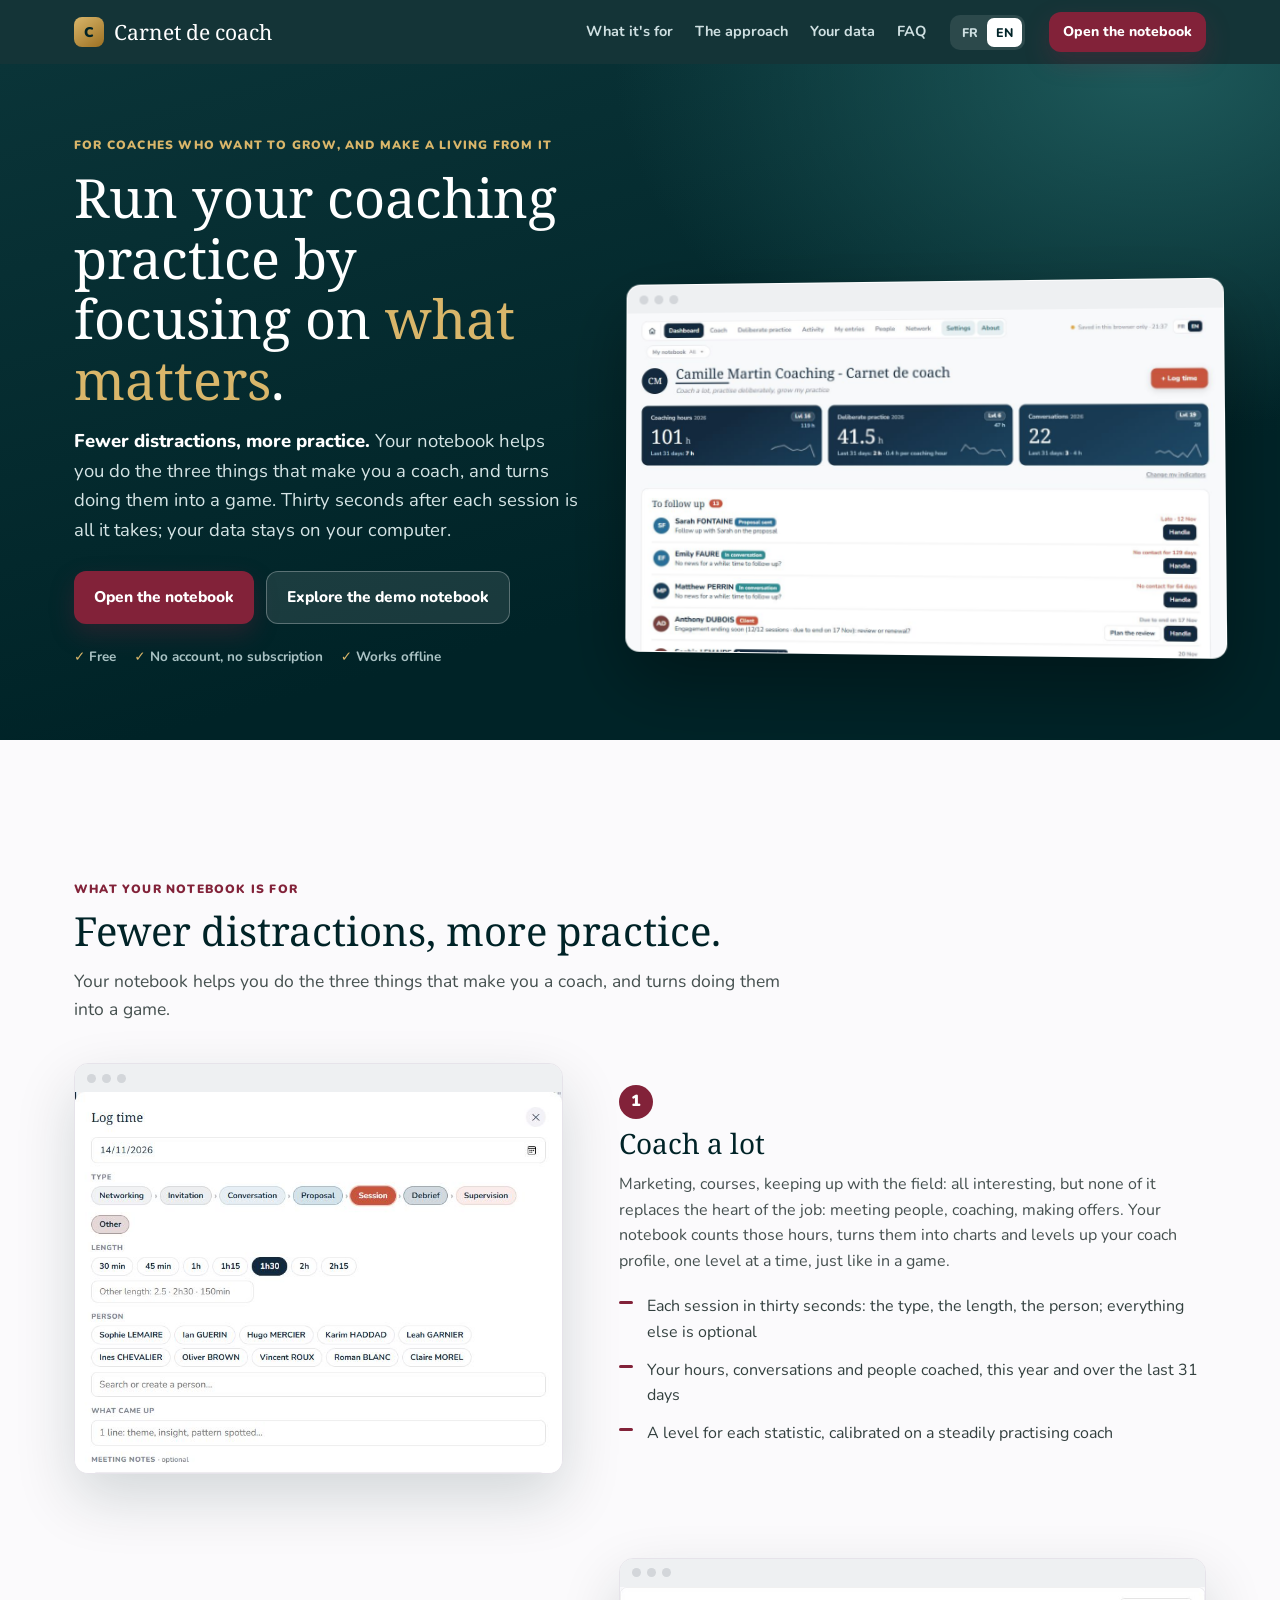
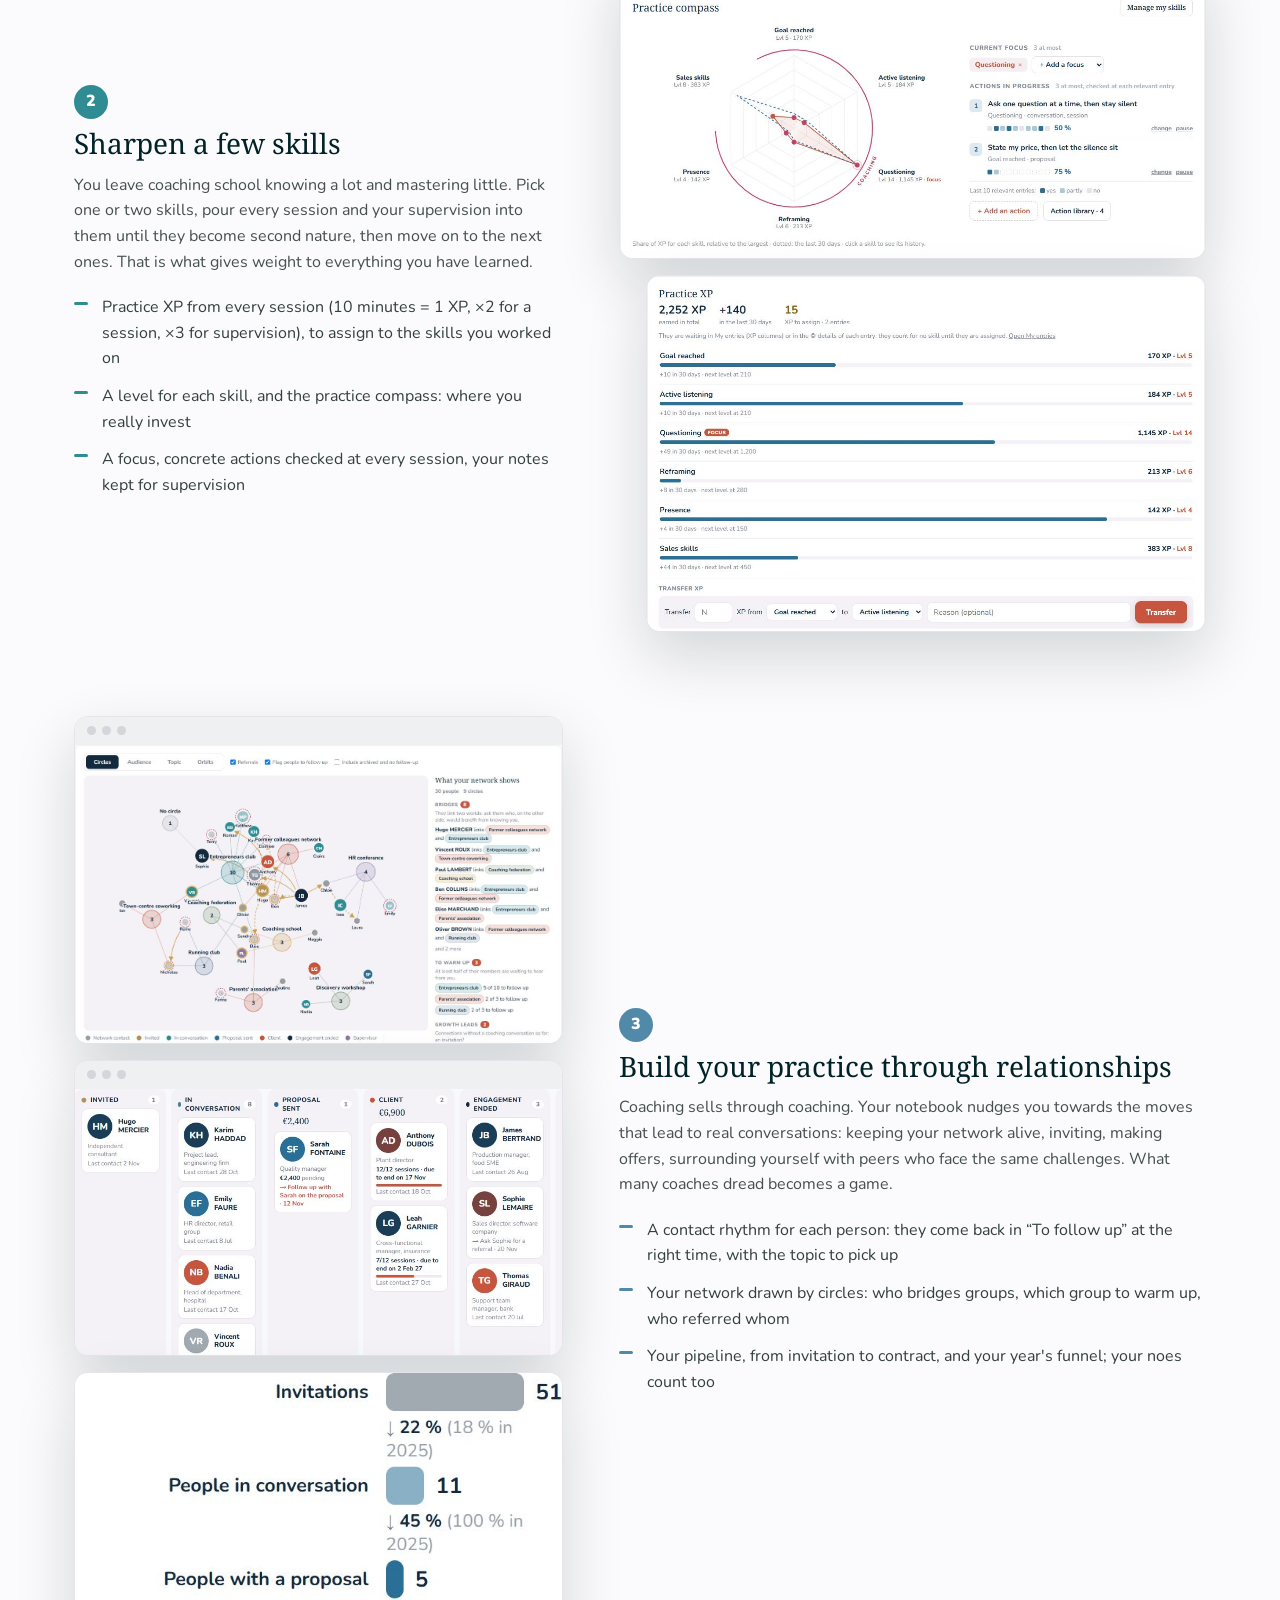
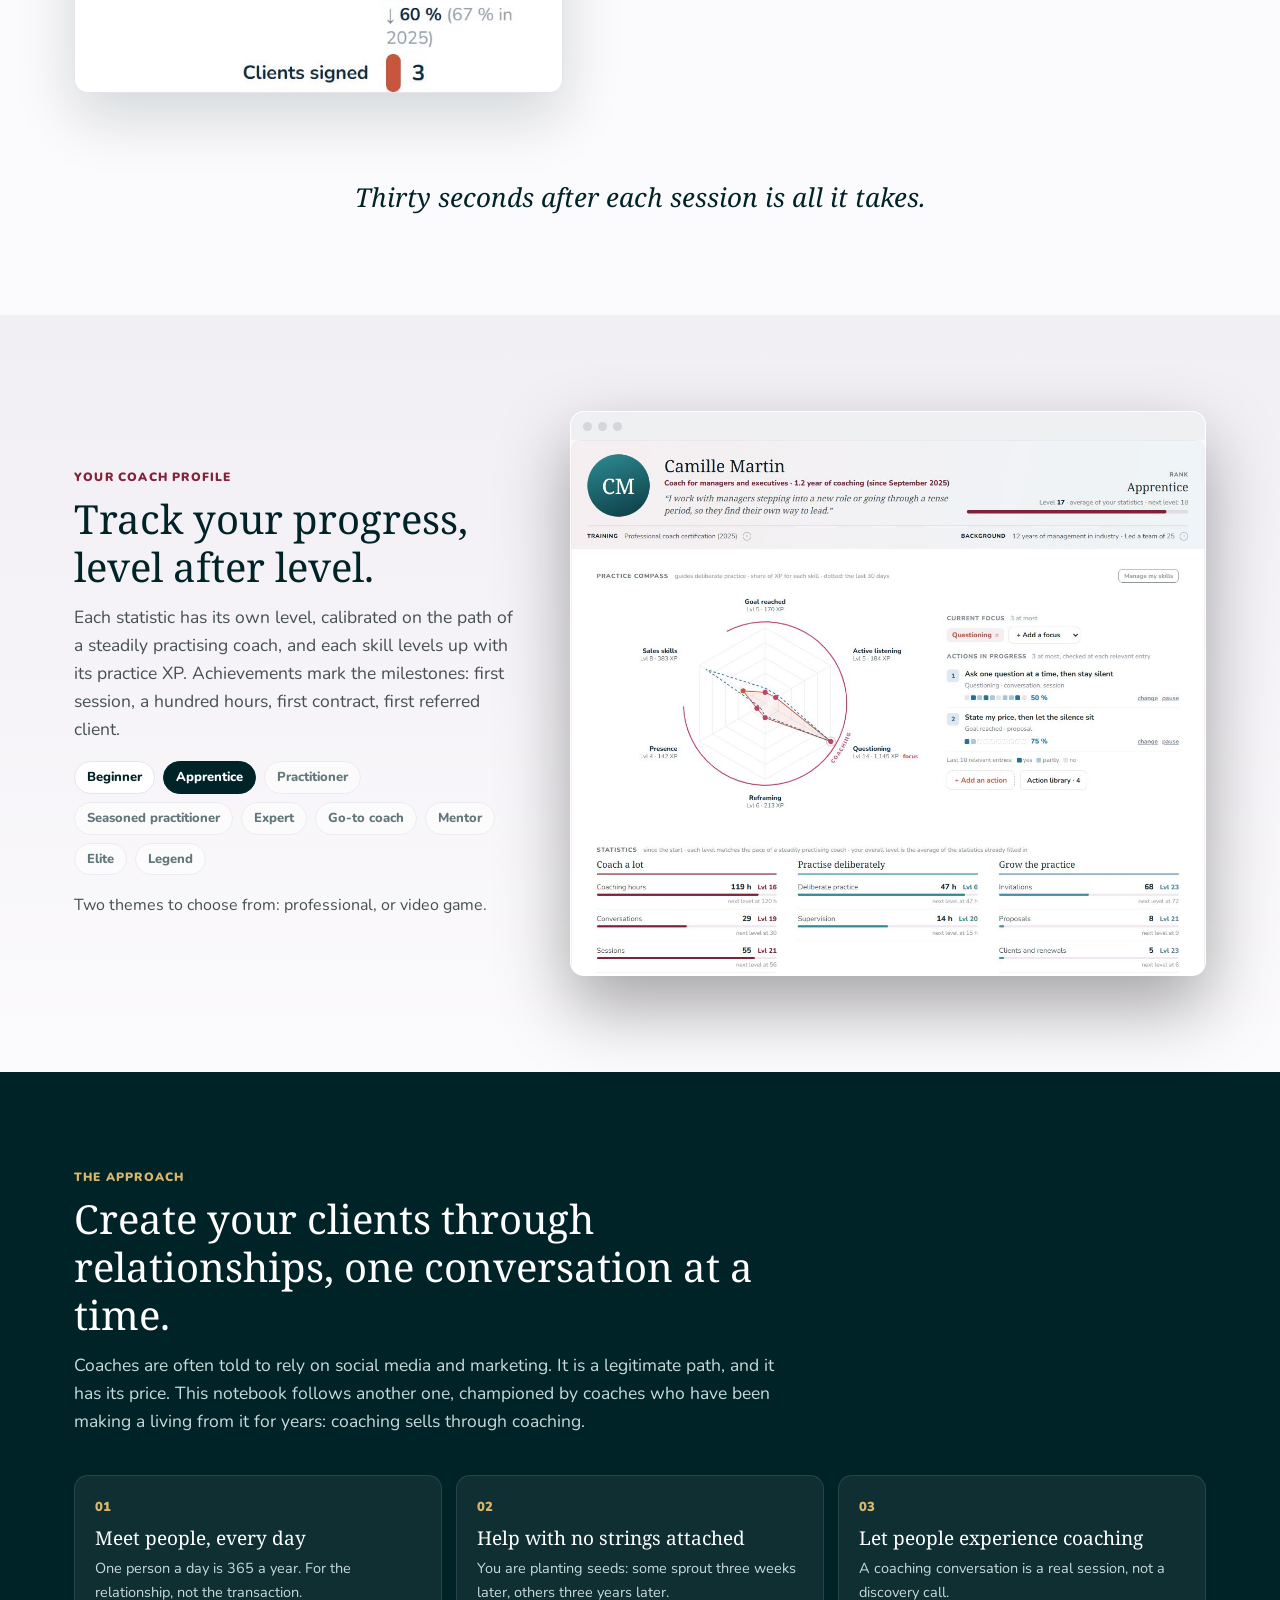
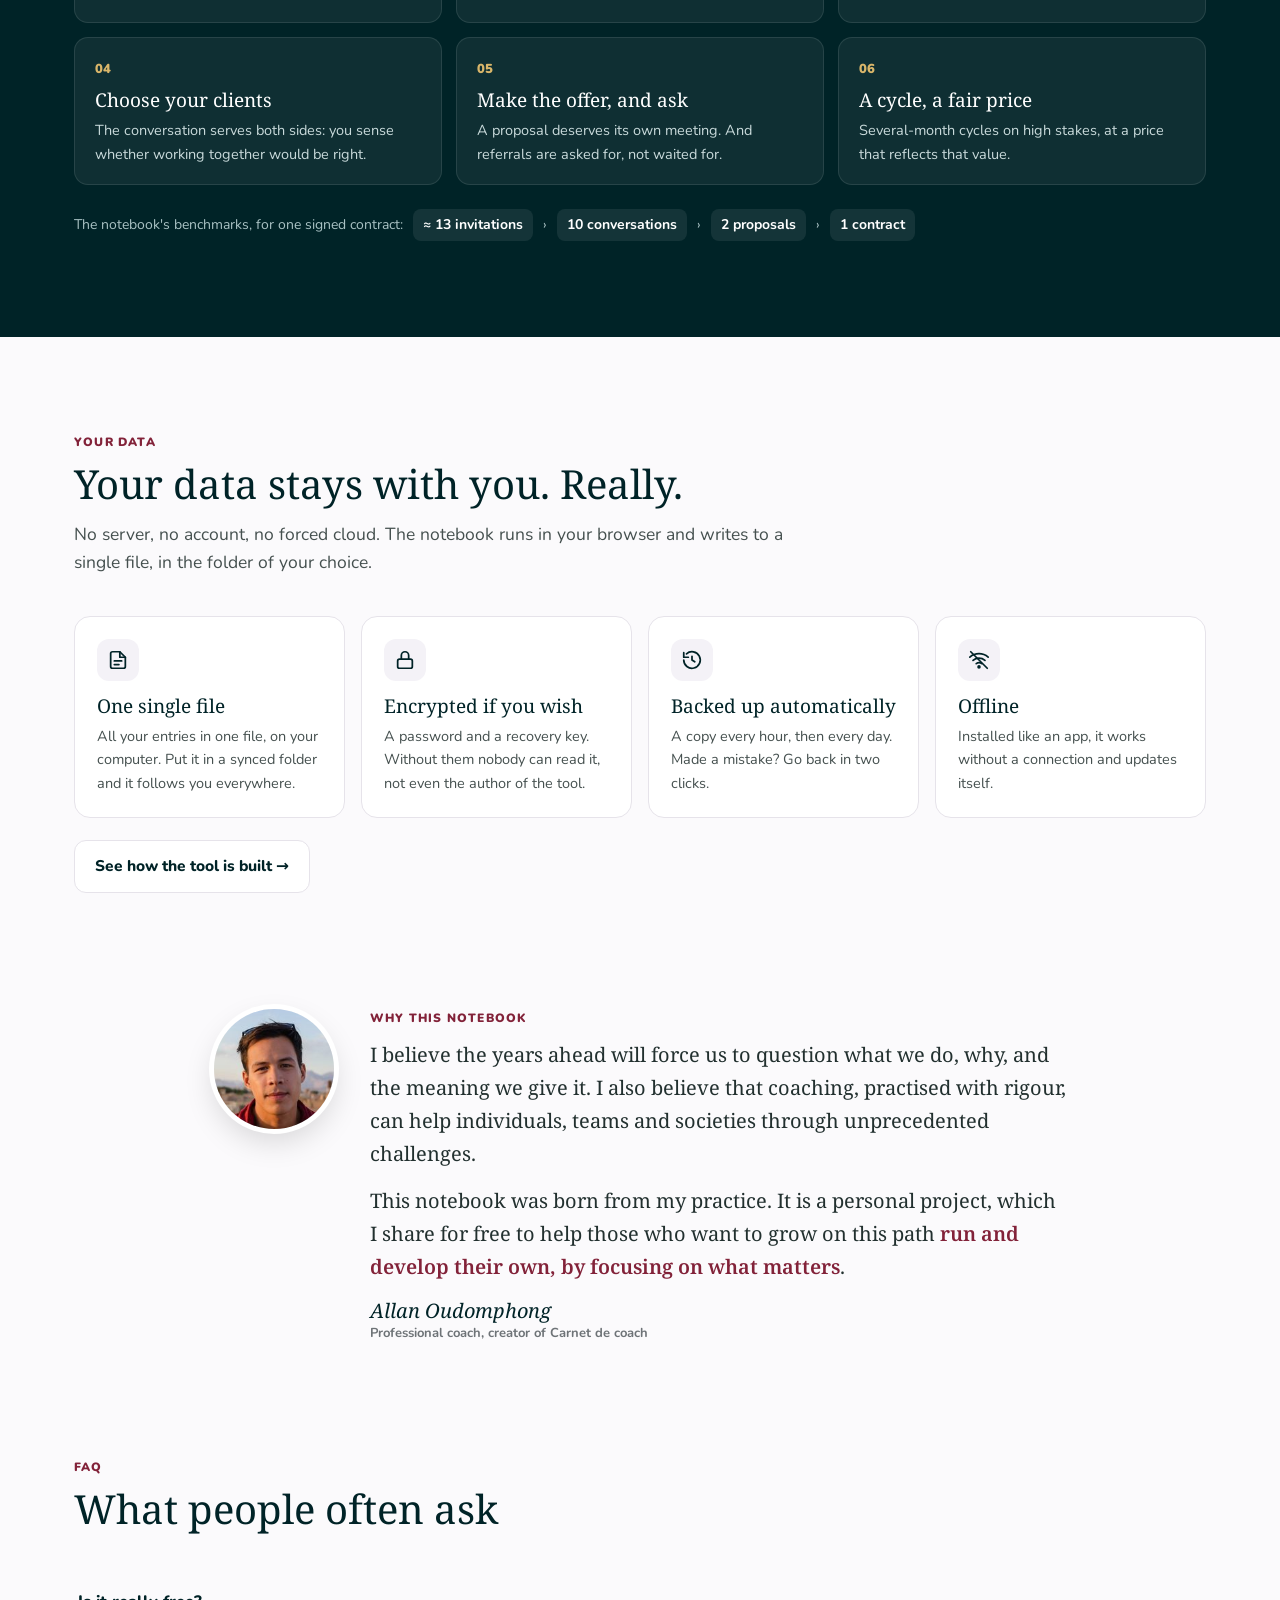
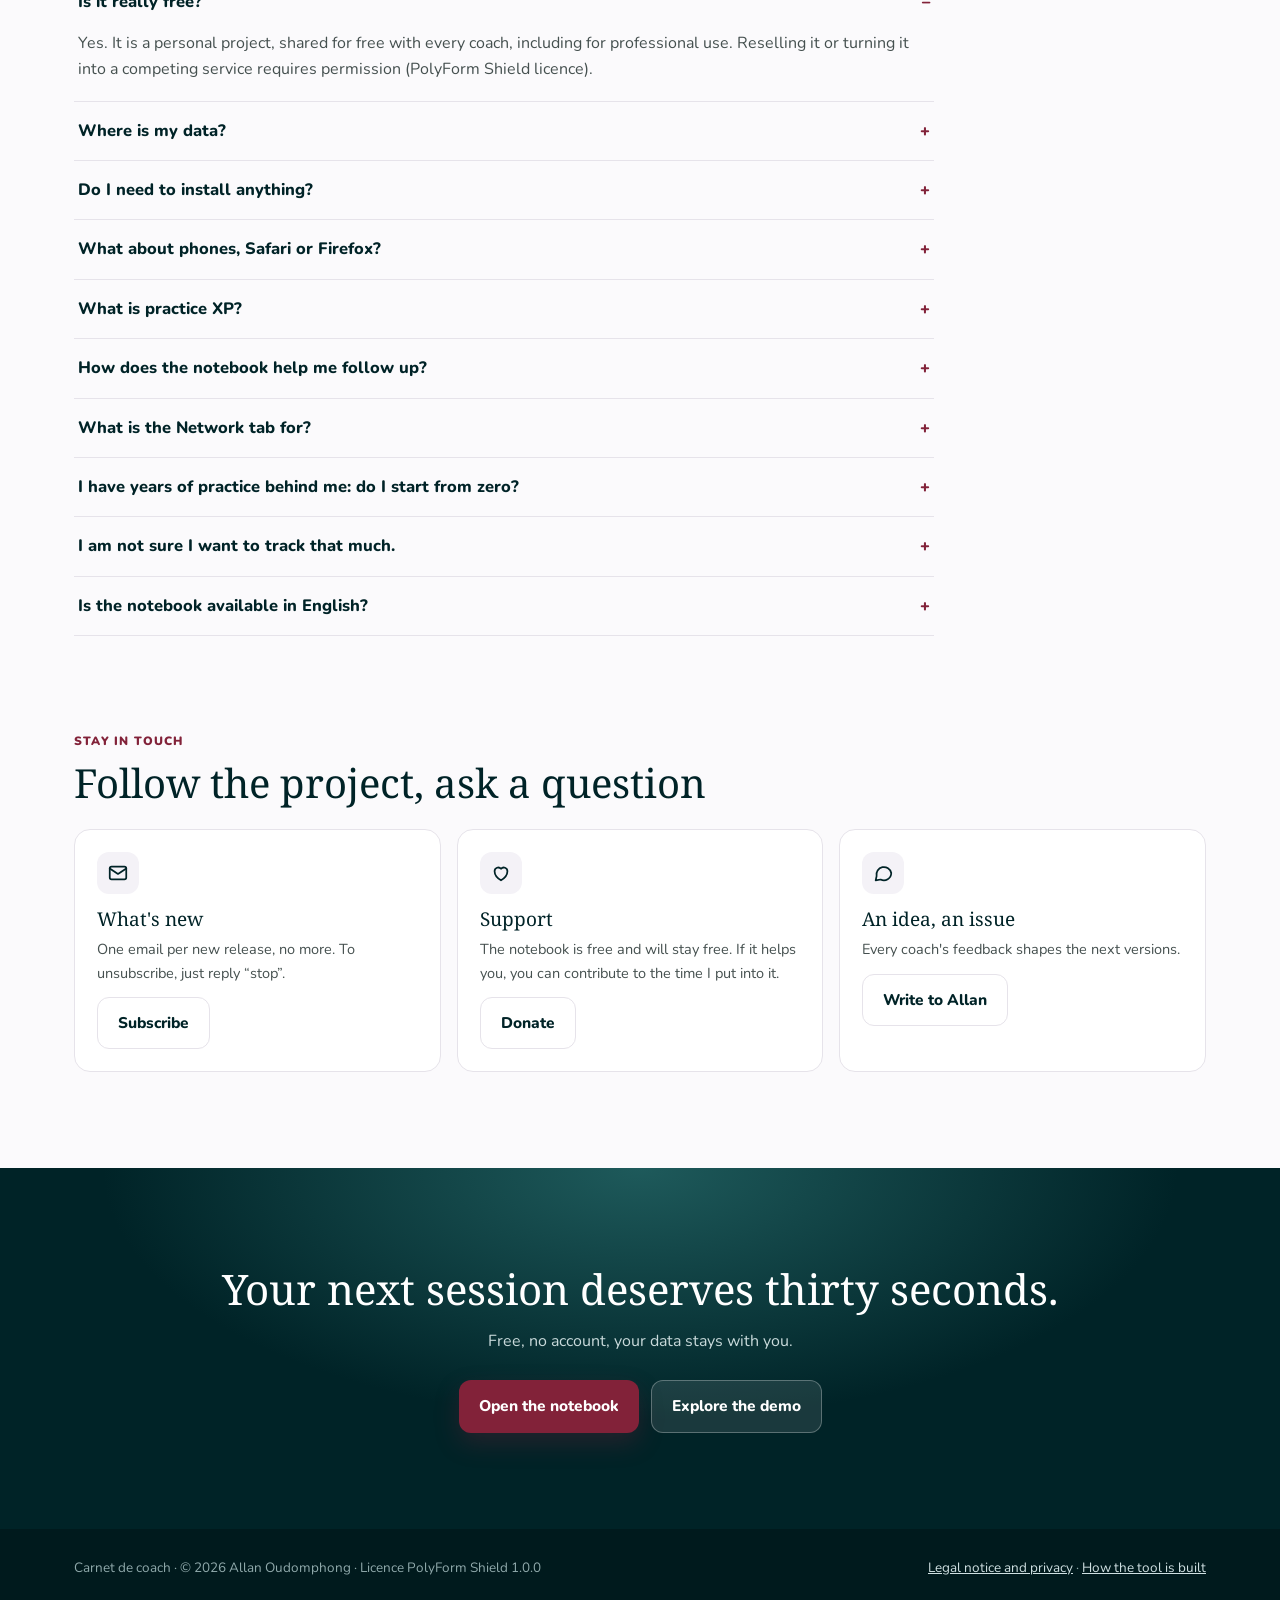
==== commit 8227b274: "v3.2.0 : modules à la carte à la place du mode simplifié ou complet - Modules ① Coacher beaucoup, ② " ====
--- a/index.html
+++ b/index.html
@@ -214,9 +214,9 @@
  <details><summary><span class="fr">Et sur téléphone, Safari ou Firefox ?</span><span class="en">What about phones, Safari or Firefox?</span></summary><p><span class="fr">Pas encore : il faut Chrome ou Edge sur ordinateur pour écrire dans un dossier.</span><span class="en">Not yet: writing to a folder requires Chrome or Edge on a computer.</span></p></details>
  <details><summary><span class="fr">Que sont les XP de pratique ?</span><span class="en">What is practice XP?</span></summary><p><span class="fr">Chaque entretien rapporte des XP selon sa durée : 10 minutes = 1 XP, multiplié par 2 pour une séance ou une conversation, par 3 pour une supervision. Tu les répartis entre les compétences que tu as travaillées, et chacune monte de niveau. Les rencontres, invitations et propositions rapportent de 0 à 5 XP de Facultés commerciales. Les XP sont dans le mode complet.</span><span class="en">Every session earns XP based on its length: 10 minutes = 1 XP, times 2 for a session or a conversation, times 3 for supervision. You assign them to the skills you worked on, and each one levels up. Networking meetings, invitations and proposals earn 0 to 5 Sales skills XP. XP is part of full mode.</span></p></details>
  <details><summary><span class="fr">Comment le carnet m'aide-t-il à relancer ?</span><span class="en">How does the notebook help me follow up?</span></summary><p><span class="fr">Chaque personne a un rythme de contact (tous les 3 mois par défaut). Quand il est dépassé, elle revient dans « À relancer », comme les propositions sans réponse et les accompagnements qui se terminent. « Traiter » : c'est fait, une autre date, plus tard, ou un commentaire ; « Préparer » rouvre ce qu'il faut garder en tête avant de la recontacter.</span><span class="en">Each person has a contact rhythm (every 3 months by default). When it is overdue, they come back in “To follow up”, along with unanswered proposals and engagements coming to an end. “Handle”: done, another date, later, or a comment; “Prepare” reopens what to keep in mind before you get back in touch.</span></p></details>
- <details><summary><span class="fr">À quoi sert l'onglet Réseau ?</span><span class="en">What is the Network tab for?</span></summary><p><span class="fr">En mode complet, il dessine tes personnes autour de leurs cercles (ou de leur public, de leur problématique), ou en orbites autour de toi selon la proximité. Il repère les passerelles entre groupes, les groupes à réchauffer, les pistes de développement et les chaînes de recommandation. Tout est calculé dans ton navigateur, à partir de ton fichier.</span><span class="en">In full mode, it draws your people around their circles (or their audience, their topic), or in orbits around you by closeness. It spots the bridges between groups, the groups to warm up, the leads to develop and the referral chains. Everything is computed in your browser, from your file.</span></p></details>
+ <details><summary><span class="fr">À quoi sert l'onglet Réseau ?</span><span class="en">What is the Network tab for?</span></summary><p><span class="fr">Avec le module « Créer mon activité », il dessine tes personnes autour de leurs cercles (ou de leur public, de leur problématique), ou en orbites autour de toi selon la proximité. Il repère les passerelles entre groupes, les groupes à réchauffer, les pistes de développement et les chaînes de recommandation. Tout est calculé dans ton navigateur, à partir de ton fichier.</span><span class="en">With the “Build my practice” module, it draws your people around their circles (or their audience, their topic), or in orbits around you by closeness. It spots the bridges between groups, the groups to warm up, the leads to develop and the referral chains. Everything is computed in your browser, from your file.</span></p></details>
  <details><summary><span class="fr">Je pratique depuis des années : je repars de zéro ?</span><span class="en">I have years of practice behind me: do I start from zero?</span></summary><p><span class="fr">Non. Tu peux importer tes anciennes saisies, ou déclarer simplement tes totaux d'avant le carnet.</span><span class="en">No. You can import your past entries, or simply enter your totals from before the notebook.</span></p></details>
- <details><summary><span class="fr">Je ne suis pas certain·e de vouloir suivre autant de choses.</span><span class="en">I am not sure I want to track that much.</span></summary><p><span class="fr">Le mode simplifié garde l'essentiel : tes entretiens, tes personnes, tes relances, ton activité. Le mode complet ajoute les XP et la pratique délibérée, le réseau, la fiche de coach, les objectifs et les coûts. Tu passes de l'un à l'autre quand tu veux, sans rien perdre.</span><span class="en">Simple mode keeps the essentials: your sessions, your people, your follow-ups, your activity. Full mode adds XP and deliberate practice, the network, the coach profile, goals and costs. Switch between them whenever you like, without losing anything.</span></p></details>
+ <details><summary><span class="fr">Je ne suis pas certain·e de vouloir suivre autant de choses.</span><span class="en">I am not sure I want to track that much.</span></summary><p><span class="fr">Choisis tes modules. « Essentiel » garde tes entretiens, tes personnes, tes relances, ton activité. Tu y ajoutes ce sur quoi tu travailles : le tableau de bord et les objectifs, les XP et la pratique délibérée, le réseau et les coûts, ou le jeu de la fiche de coach. Le menu « Mon carnet » les affiche ou les masque quand tu veux, sans rien perdre.</span><span class="en">Pick your modules. “Essentials” keeps your sessions, your people, your follow-ups, your activity. On top, add what you are working on: the dashboard and goals, XP and deliberate practice, the network and costs, or the game of the coach profile. The “My notebook” menu shows or hides them whenever you like, without losing anything.</span></p></details>
  <details><summary><span class="fr">Le carnet existe-t-il en anglais ?</span><span class="en">Is the notebook available in English?</span></summary><p><span class="fr">Oui : le bouton FR / EN, en haut à droite de l'application, change la langue à tout moment. Le carnet de démonstration existe dans les deux langues.</span><span class="en">Yes: the FR / EN button, top right of the app, switches the language at any time. The demo notebook exists in both languages.</span></p></details>
 </div></section>
 
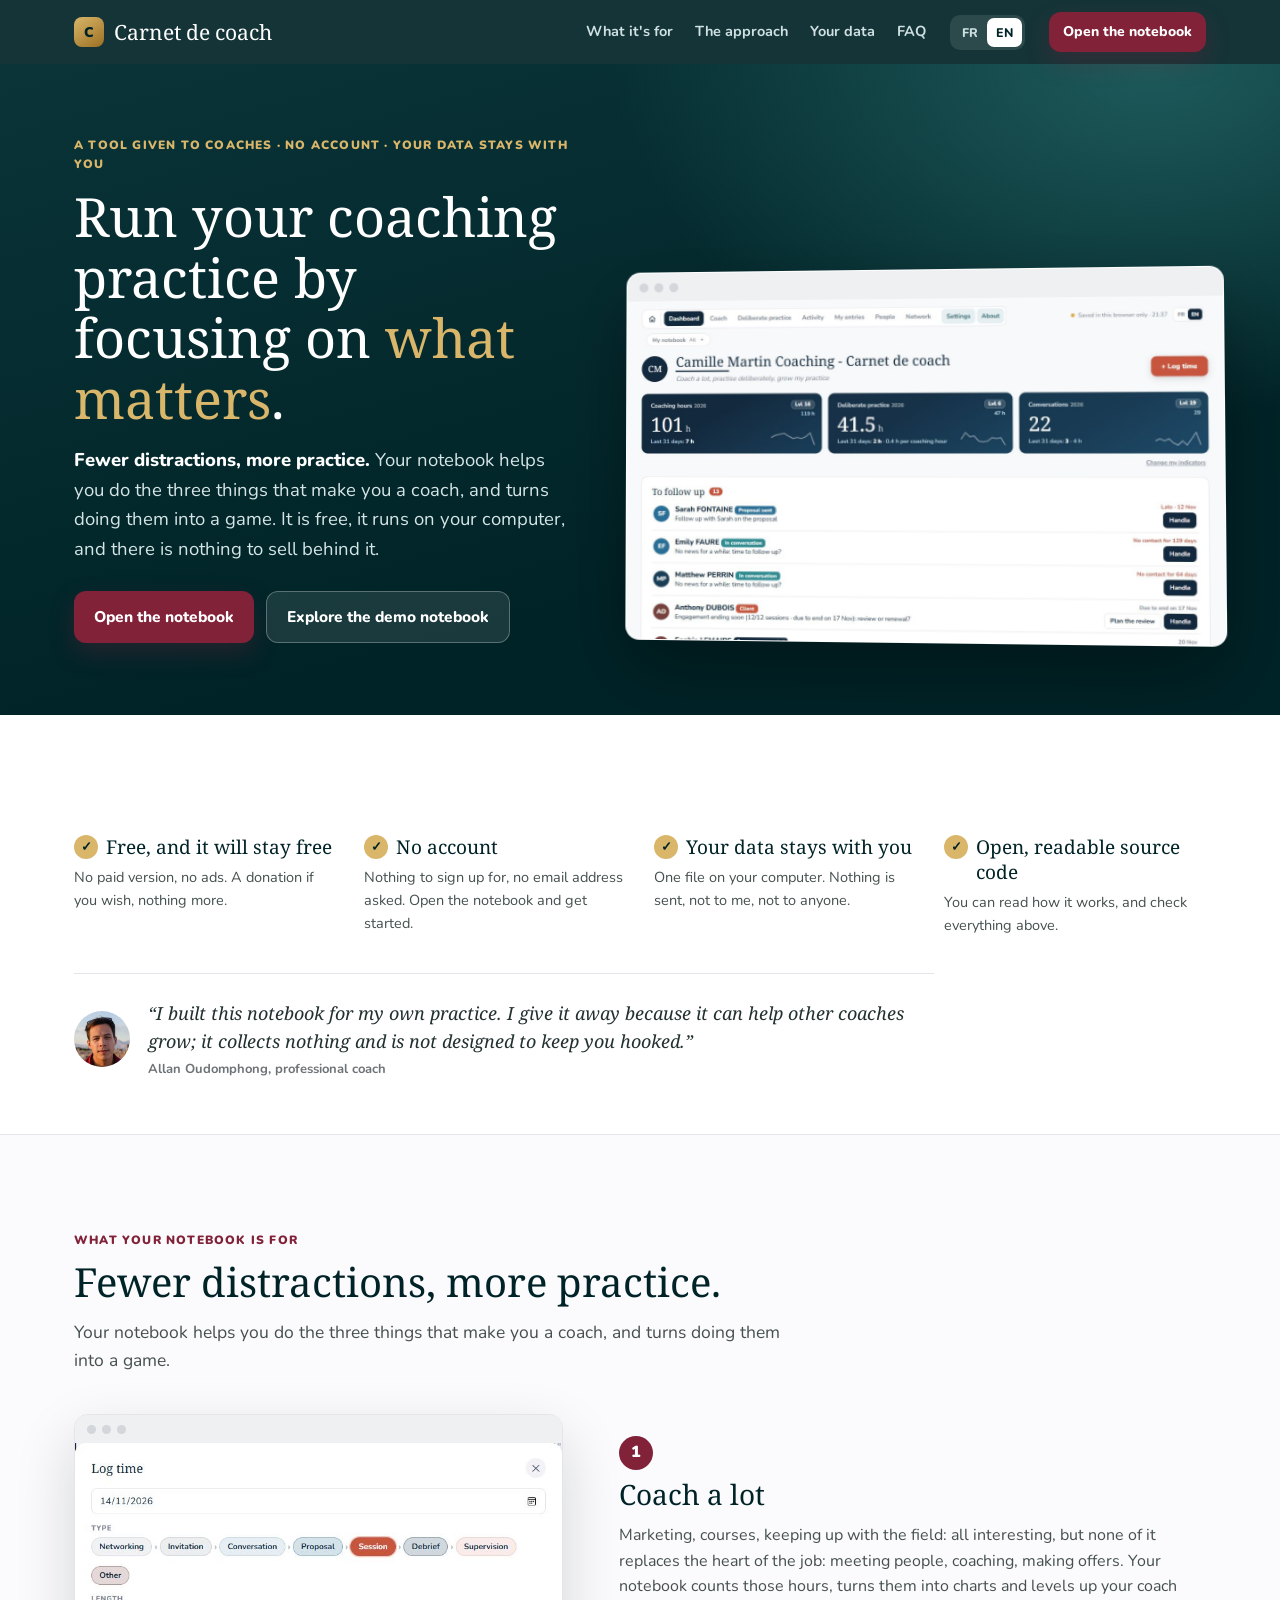
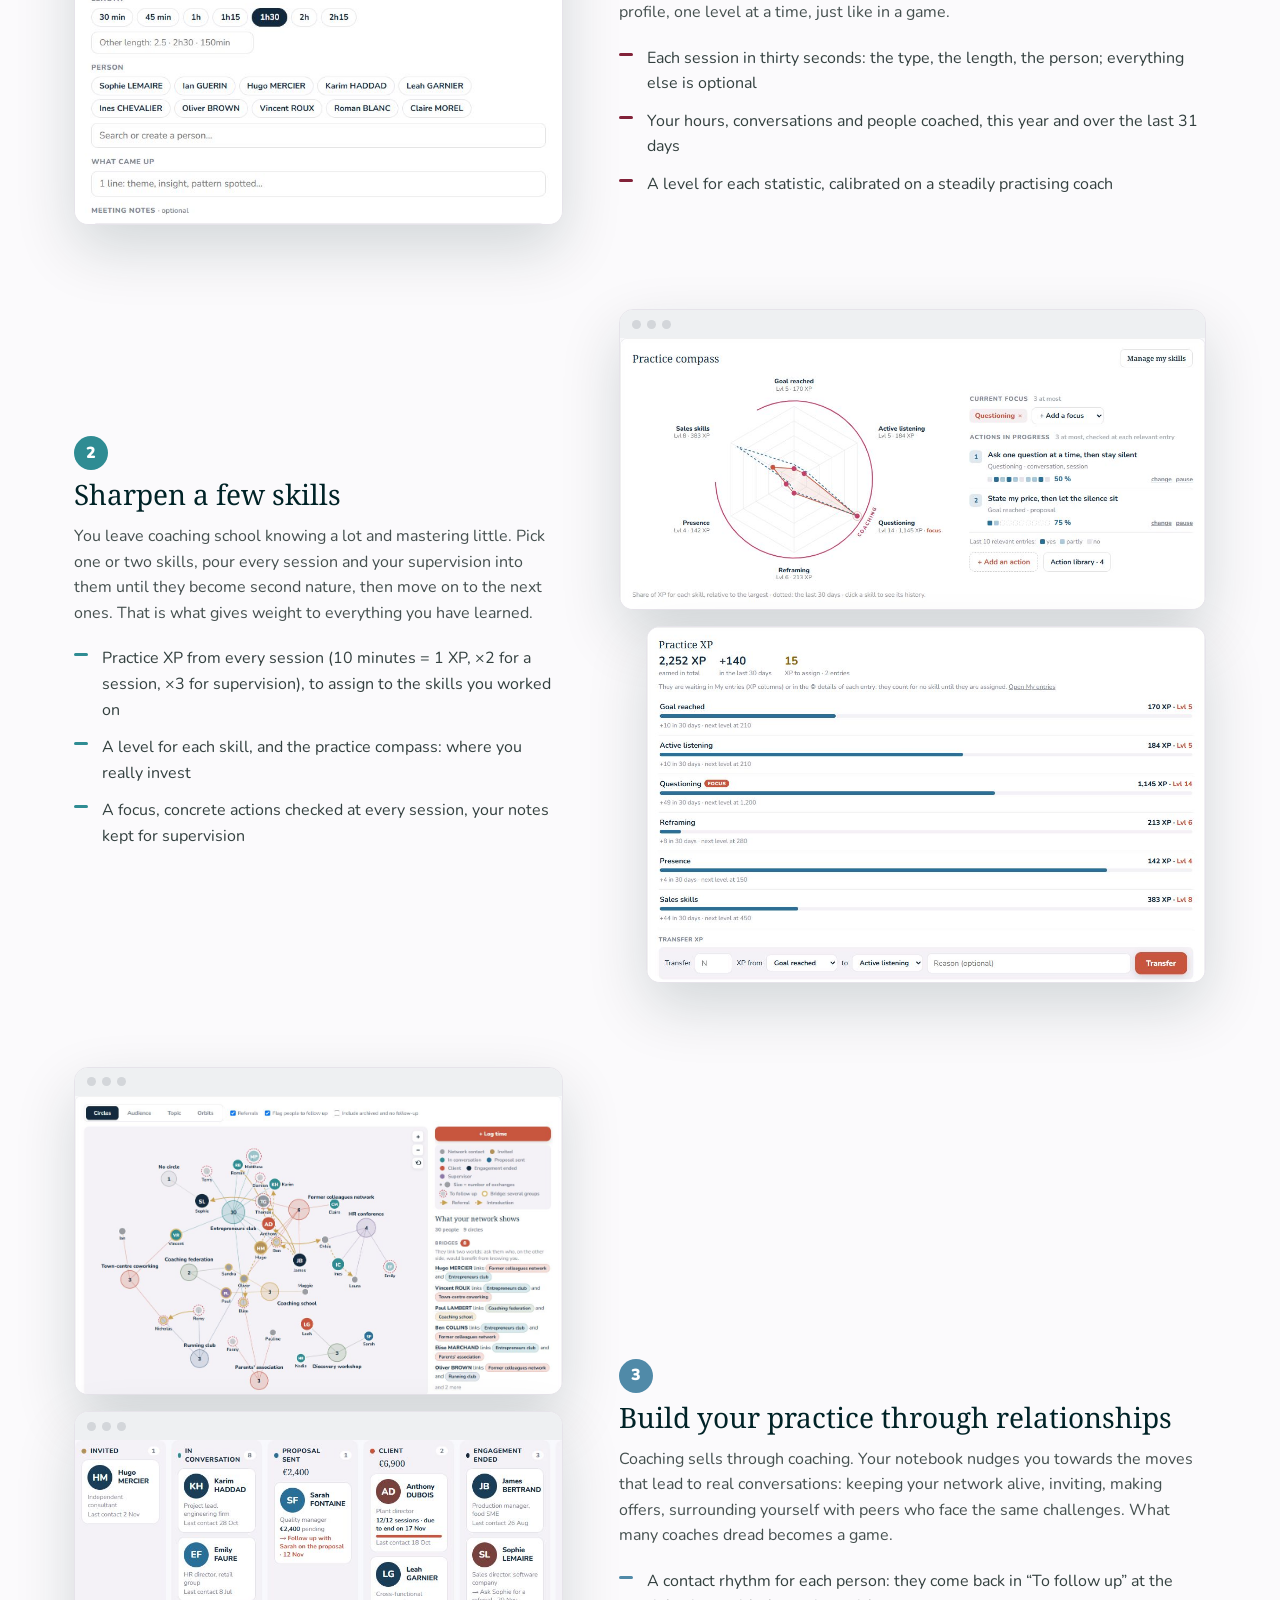
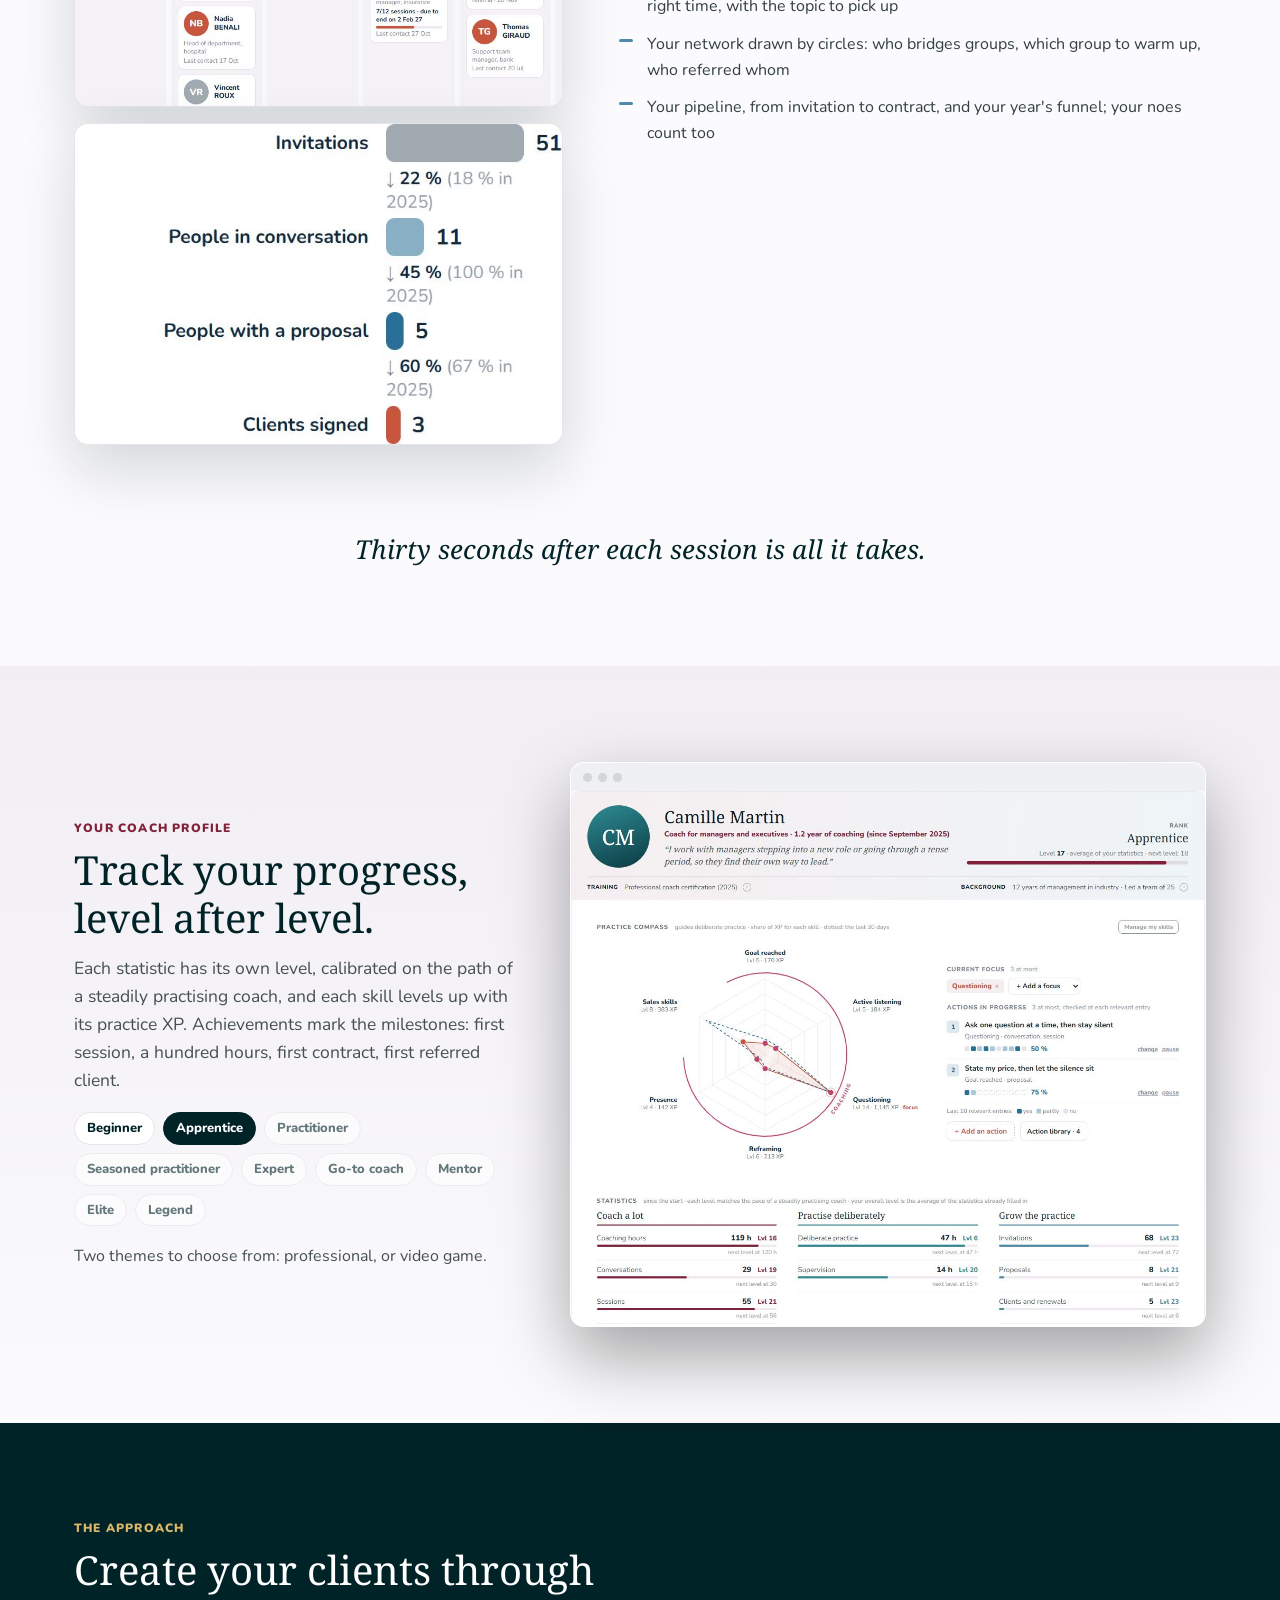
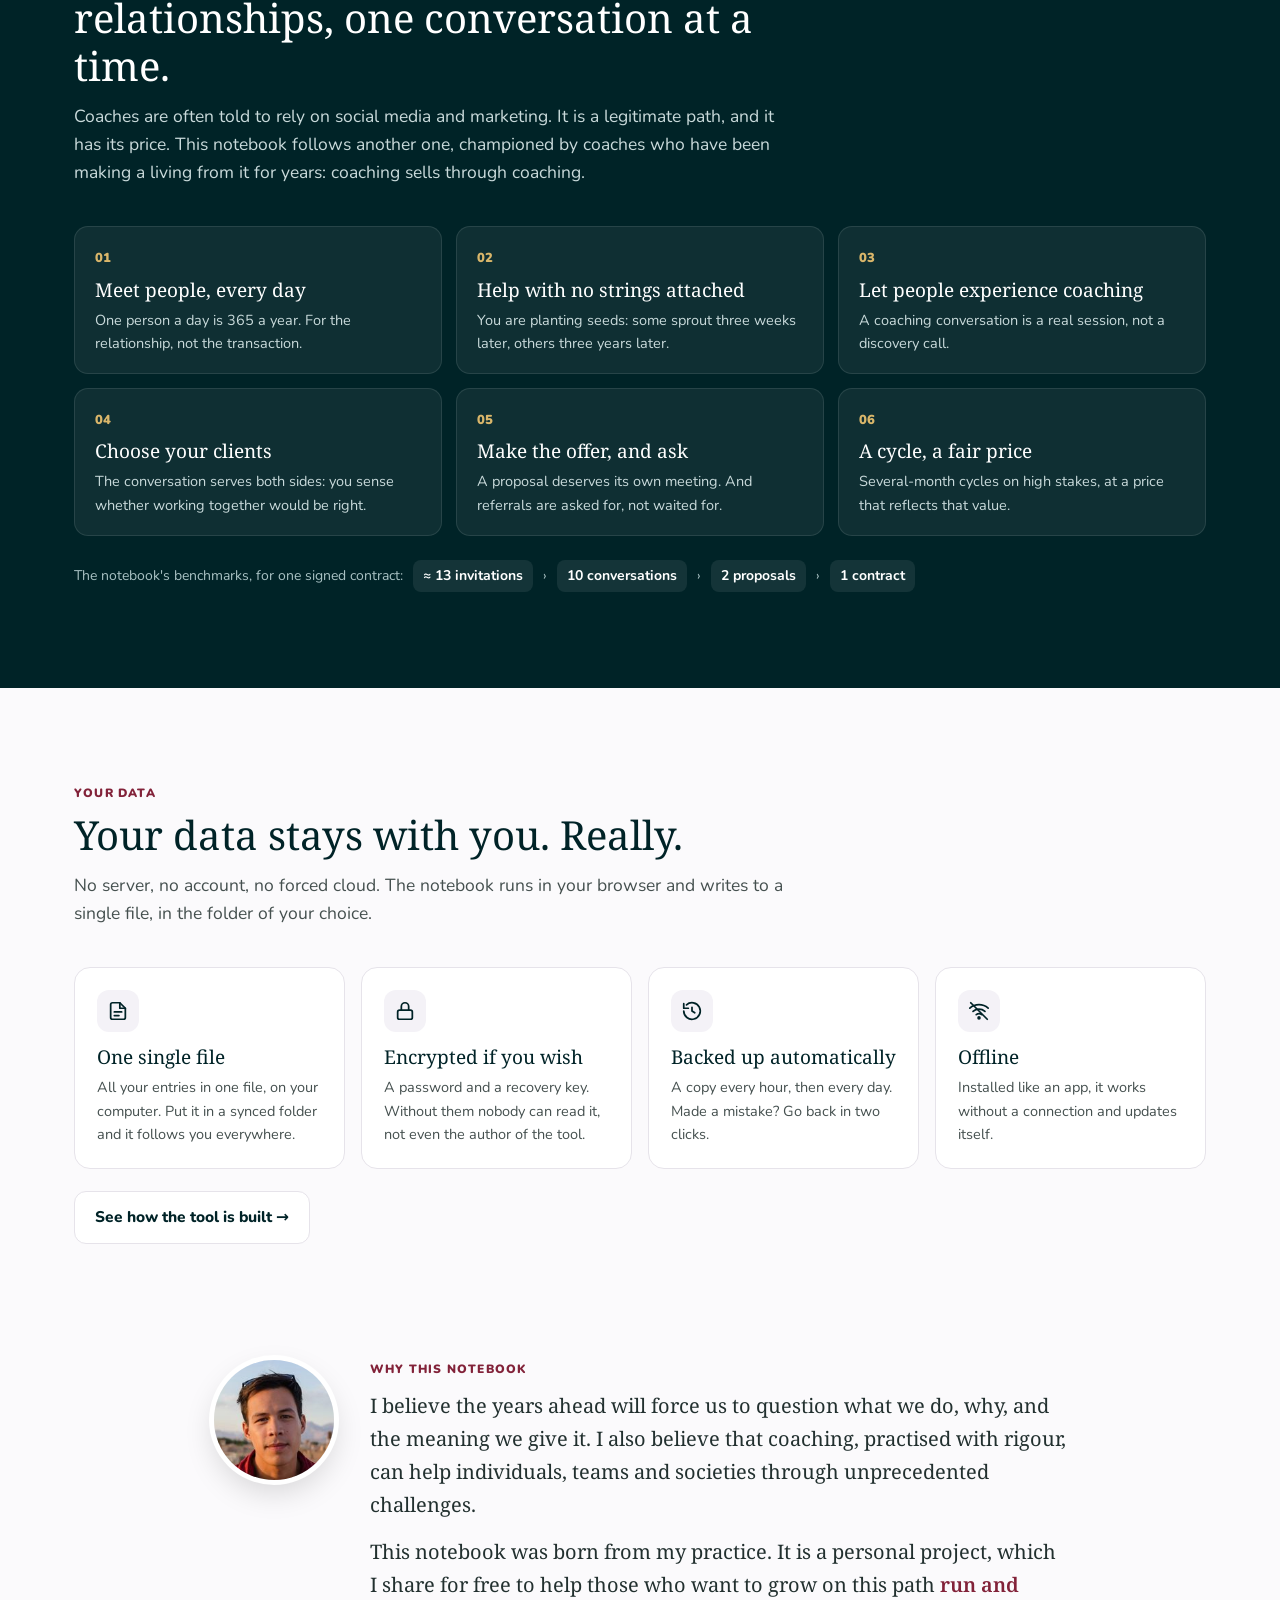
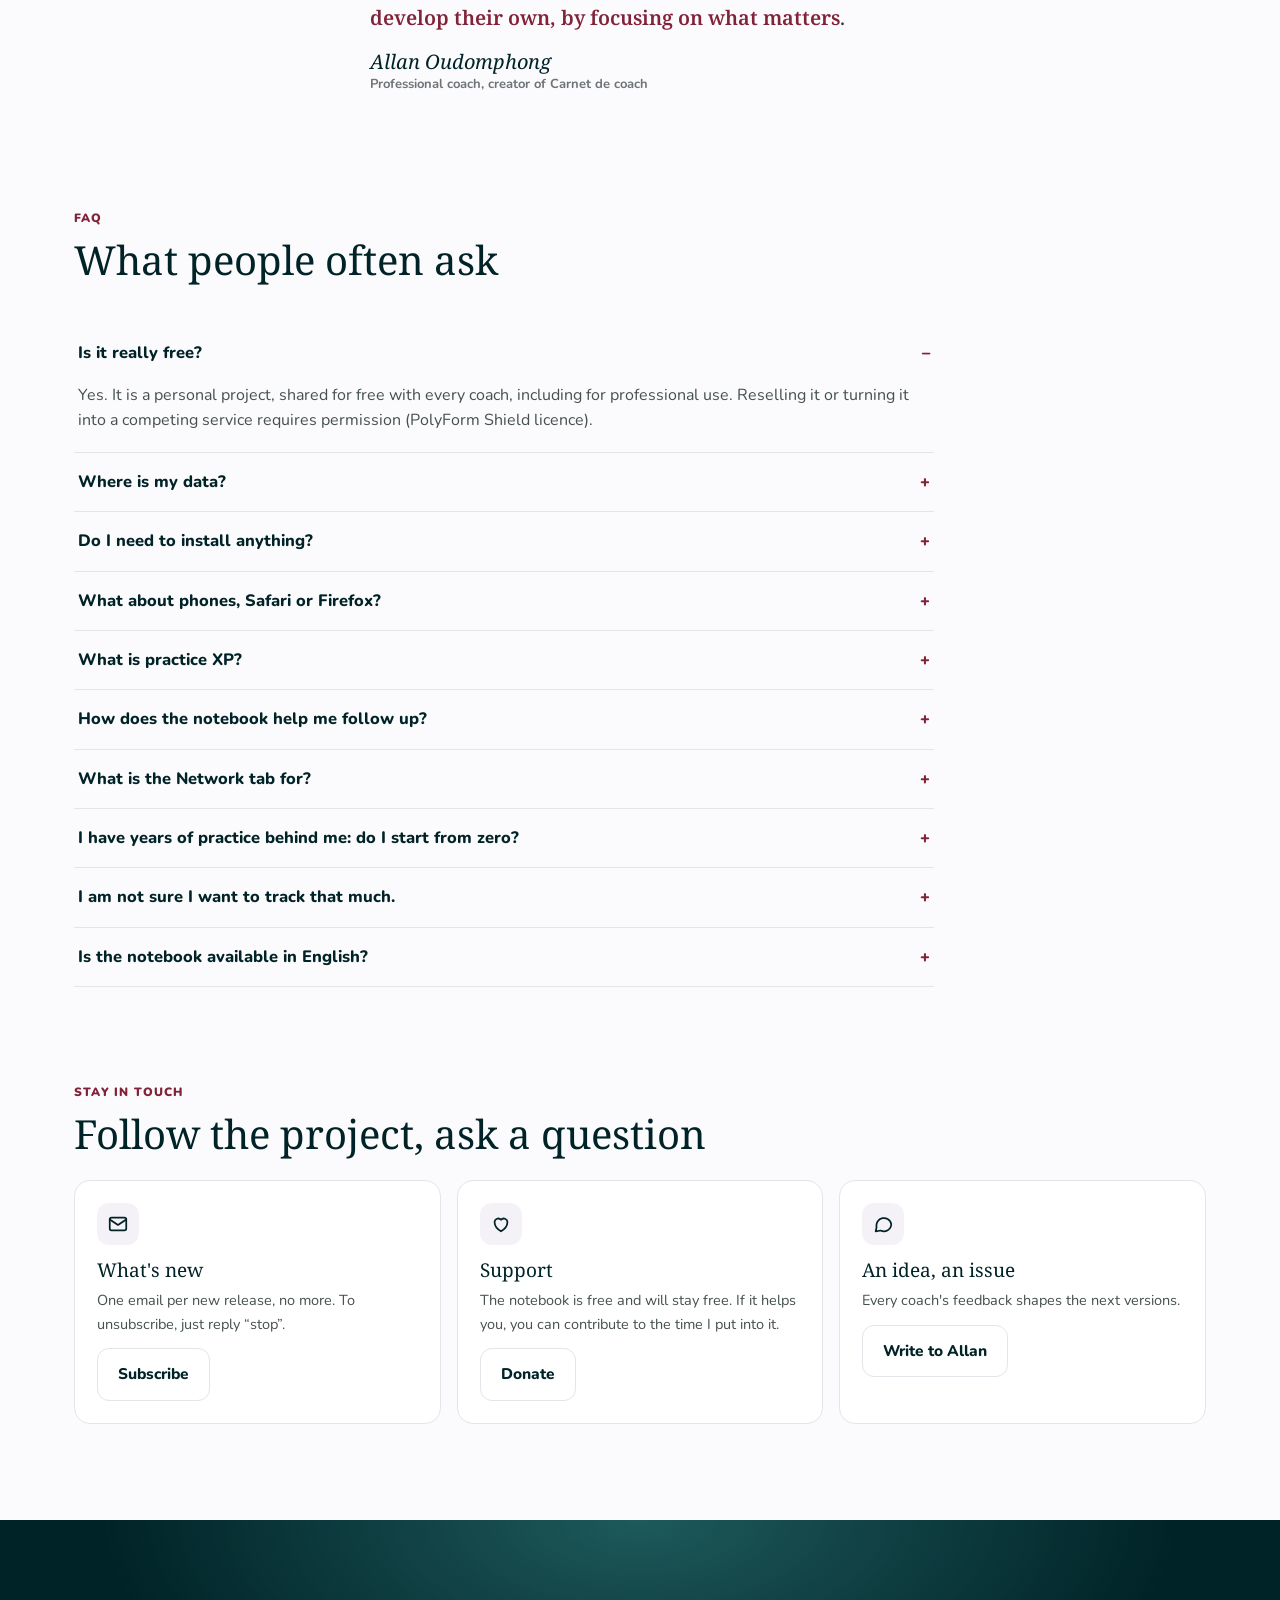
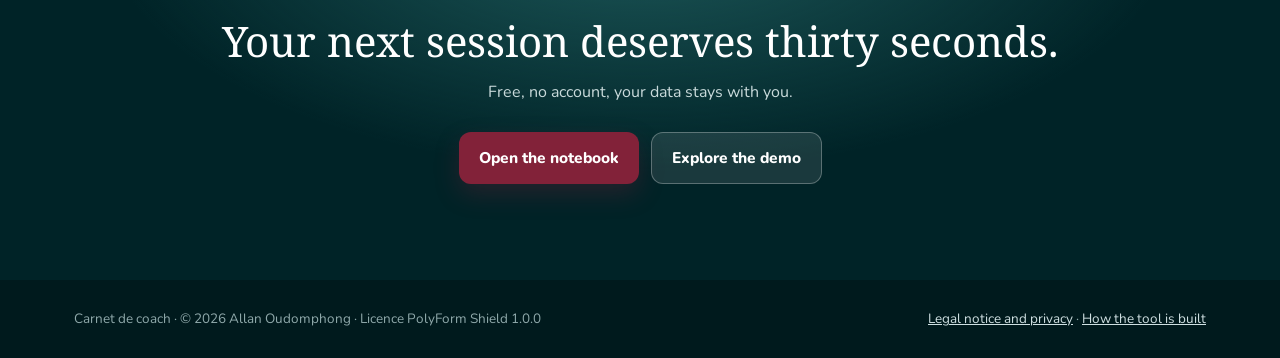
==== commit 44da944c: "Site : engagement visible dès la première impression (retour n° 6) - Surtitre du haut de page : « Un" ====
--- a/index.html
+++ b/index.html
@@ -36,8 +36,6 @@
 .hero h1 em{font-style:normal;color:var(--gold)}
 .hero p.lead{font-size:18.5px;color:#D5E4E5;margin:0 0 26px;max-width:520px}
 .hero .cta{display:flex;flex-wrap:wrap;gap:12px}
-.hero .meta{display:flex;flex-wrap:wrap;gap:8px 18px;margin-top:22px;font-size:13.5px;color:#A9C2C4;font-weight:700}
-.hero .meta>span::before{content:'✓ ';color:var(--gold)}
 .hero .kick{color:var(--gold)}
 .shot{border-radius:14px;overflow:hidden;background:#fff;box-shadow:0 30px 70px rgba(0,0,0,.35);border:1px solid rgba(255,255,255,.12)}
 .shot .bar{height:28px;background:#EEF0F2;display:flex;align-items:center;gap:6px;padding:0 12px}.shot .bar i{width:9px;height:9px;border-radius:50%;background:#D3D6DA}
@@ -117,6 +115,21 @@
 .mobb{display:flex;gap:8px;flex-wrap:wrap}
 .g2{grid-template-columns:repeat(auto-fit,minmax(240px,1fr))!important;max-width:none}
 @media(max-width:900px){.g2{grid-template-columns:1fr!important}}
+/* engagements (retour 6) */
+.eng{background:#fff;border-bottom:1px solid var(--line);padding:120px 0 56px}
+.eng .g4e{display:grid;grid-template-columns:repeat(4,minmax(0,1fr));gap:28px}
+.eng .e{position:relative}
+.eng .e>b{display:flex;align-items:flex-start;gap:8px;font:400 19px/1.3 'Noto Serif',serif;margin:0 0 6px}
+.eng .e>b::before{content:'✓';flex:none;display:grid;place-items:center;width:24px;height:24px;border-radius:50%;background:var(--gold);color:var(--jet);font:900 13px/1 Nunito}
+.eng .e p{margin:0;color:#45504F;font-size:14.5px}
+.eng .sigq{margin:36px 0 0;padding-top:26px;border-top:1px solid var(--line);display:flex;gap:18px;align-items:center;max-width:860px}
+.eng .sigq img{width:56px;height:56px;border-radius:50%;object-fit:cover;flex:none}
+.eng .sigq q{display:block;font:italic 400 18px/1.55 'Noto Serif',serif;color:#22302F;quotes:'« ' ' »'}
+html[data-lang=en] .eng .sigq q{quotes:'“' '”'}
+.eng .sigq .by{display:block;margin-top:4px;font:700 13px Nunito;color:var(--grey)}
+.pillars{padding-top:96px}
+@media(max-width:900px){.eng{padding:70px 0 40px}.eng .g4e{grid-template-columns:1fr 1fr;gap:20px}.pillars{padding-top:64px}}
+@media(max-width:560px){.eng .g4e{grid-template-columns:1fr}.eng .sigq{align-items:flex-start}}
 </style></head><body>
 
 <nav class="top"><div class="w">
@@ -128,14 +141,23 @@
 
 <header class="hero"><div class="w">
  <div>
-  <div class="kick"><span class="fr">Pour les coachs qui veulent progresser et en vivre</span><span class="en">For coaches who want to grow, and make a living from it</span></div>
+  <div class="kick"><span class="fr">Un outil offert aux coachs · sans compte · tes données chez toi</span><span class="en">A tool given to coaches · no account · your data stays with you</span></div>
   <h1><span class="fr">Pilote ta pratique de coach en te concentrant sur <em>l'essentiel</em>.</span><span class="en">Run your coaching practice by focusing on <em>what matters</em>.</span></h1>
-  <p class="lead"><span class="fr"><b>Moins de dispersion, plus de pratique.</b> Ton carnet t'aide à faire les trois choses qui font de toi un coach, et à les faire en jouant. Trente secondes après chaque entretien suffisent ; tes données restent sur ton ordinateur.</span><span class="en"><b>Fewer distractions, more practice.</b> Your notebook helps you do the three things that make you a coach, and turns doing them into a game. Thirty seconds after each session is all it takes; your data stays on your computer.</span></p>
+  <p class="lead"><span class="fr"><b>Moins de dispersion, plus de pratique.</b> Ton carnet t'aide à faire les trois choses qui font de toi un coach, et à les faire en jouant. Il est gratuit, il tourne sur ton ordinateur, et il n'y a rien à vendre derrière.</span><span class="en"><b>Fewer distractions, more practice.</b> Your notebook helps you do the three things that make you a coach, and turns doing them into a game. It is free, it runs on your computer, and there is nothing to sell behind it.</span></p>
   <div class="cta"><a class="btn p" href="#" data-app="" data-goatcounter-click="ouvrir-carnet"><span class="fr">Ouvrir le carnet</span><span class="en">Open the notebook</span></a><a class="btn g" href="#" data-app="demo=1" data-goatcounter-click="demo"><span class="fr">Explorer le carnet de démonstration</span><span class="en">Explore the demo notebook</span></a></div>
-  <div class="meta"><span><span class="fr">Gratuit</span><span class="en">Free</span></span><span><span class="fr">Sans compte ni abonnement</span><span class="en">No account, no subscription</span></span><span><span class="fr">Fonctionne hors ligne</span><span class="en">Works offline</span></span></div>
  </div>
  <div class="shot"><div class="bar"><i></i><i></i><i></i></div><img class="fr" src="assets/dash-fr.jpg" alt="" loading="lazy"><img class="en" src="assets/dash-en.jpg" alt="" loading="lazy"></div>
 </div></header>
+
+<section class="eng" id="engagements"><div class="w">
+ <div class="g4e">
+  <div class="e"><b><span class="fr">Gratuit, et il le restera</span><span class="en">Free, and it will stay free</span></b><p><span class="fr">Pas de version payante, pas de publicité. Un don si tu le souhaites, rien de plus.</span><span class="en">No paid version, no ads. A donation if you wish, nothing more.</span></p></div>
+  <div class="e"><b><span class="fr">Sans compte</span><span class="en">No account</span></b><p><span class="fr">Rien à créer, aucune adresse demandée. Tu ouvres le carnet et tu commences.</span><span class="en">Nothing to sign up for, no email address asked. Open the notebook and get started.</span></p></div>
+  <div class="e"><b><span class="fr">Tes données restent chez toi</span><span class="en">Your data stays with you</span></b><p><span class="fr">Un fichier sur ton ordinateur. Rien n'est envoyé, ni à moi ni à personne.</span><span class="en">One file on your computer. Nothing is sent, not to me, not to anyone.</span></p></div>
+  <div class="e"><b><span class="fr">Code source ouvert et consultable</span><span class="en">Open, readable source code</span></b><p><span class="fr">Tu peux lire comment il fonctionne, et vérifier tout ce qui précède.</span><span class="en">You can read how it works, and check everything above.</span></p></div>
+ </div>
+ <div class="sigq"><img src="assets/allan.jpg" alt="" loading="lazy"><div><q><span class="fr">J'ai construit ce carnet pour ma propre pratique. Je le donne parce qu'il peut aider d'autres coachs à progresser ; il ne collecte rien et ne cherche pas à te retenir.</span><span class="en">I built this notebook for my own practice. I give it away because it can help other coaches grow; it collects nothing and is not designed to keep you hooked.</span></q><span class="by">Allan Oudomphong, <span class="fr">coach professionnel</span><span class="en">professional coach</span></span></div></div>
+</div></section>
 
 <section class="pillars" id="piliers"><div class="w">
  <div class="sh"><div class="kick"><span class="fr">À quoi sert ton carnet</span><span class="en">What your notebook is for</span></div><h2><span class="fr">Moins de dispersion, plus de pratique.</span><span class="en">Fewer distractions, more practice.</span></h2><p><span class="fr">Ton carnet t'aide à faire les trois choses qui font de toi un coach, et à les faire en jouant.</span><span class="en">Your notebook helps you do the three things that make you a coach, and turns doing them into a game.</span></p></div>
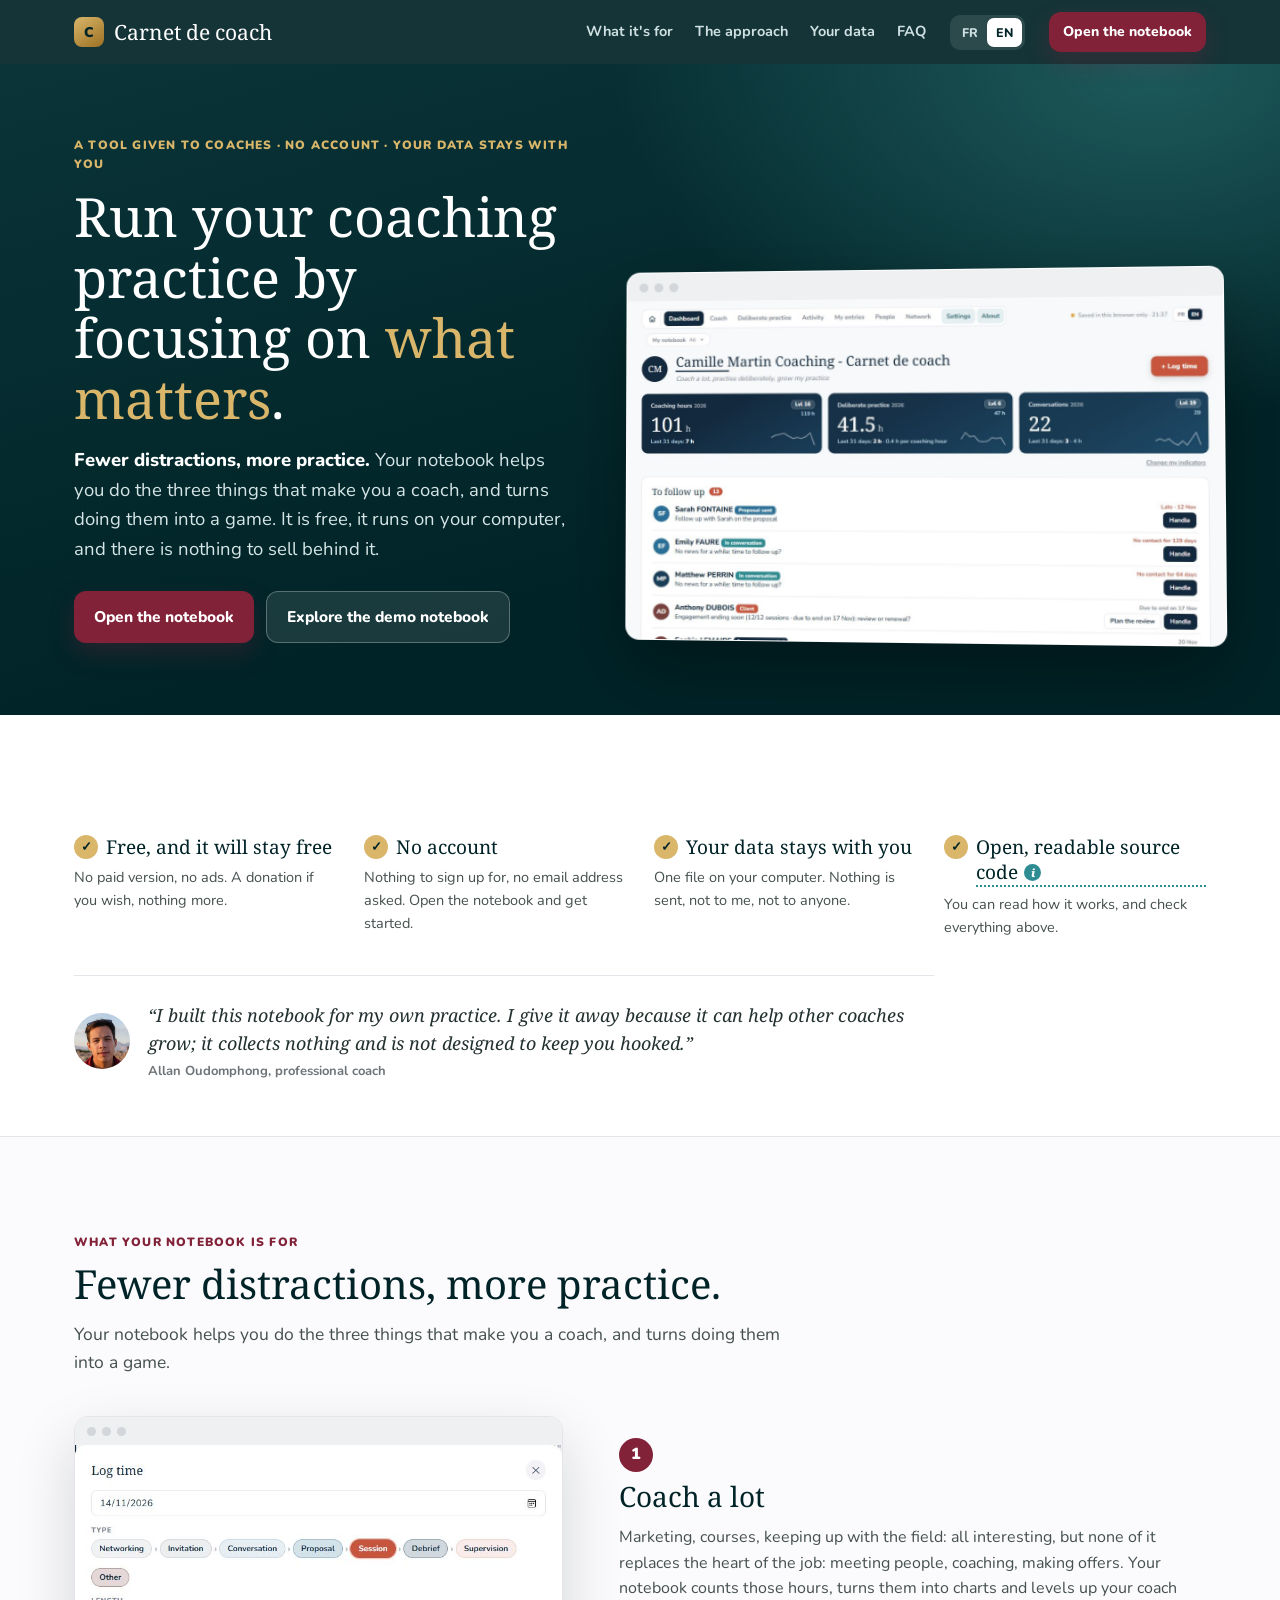
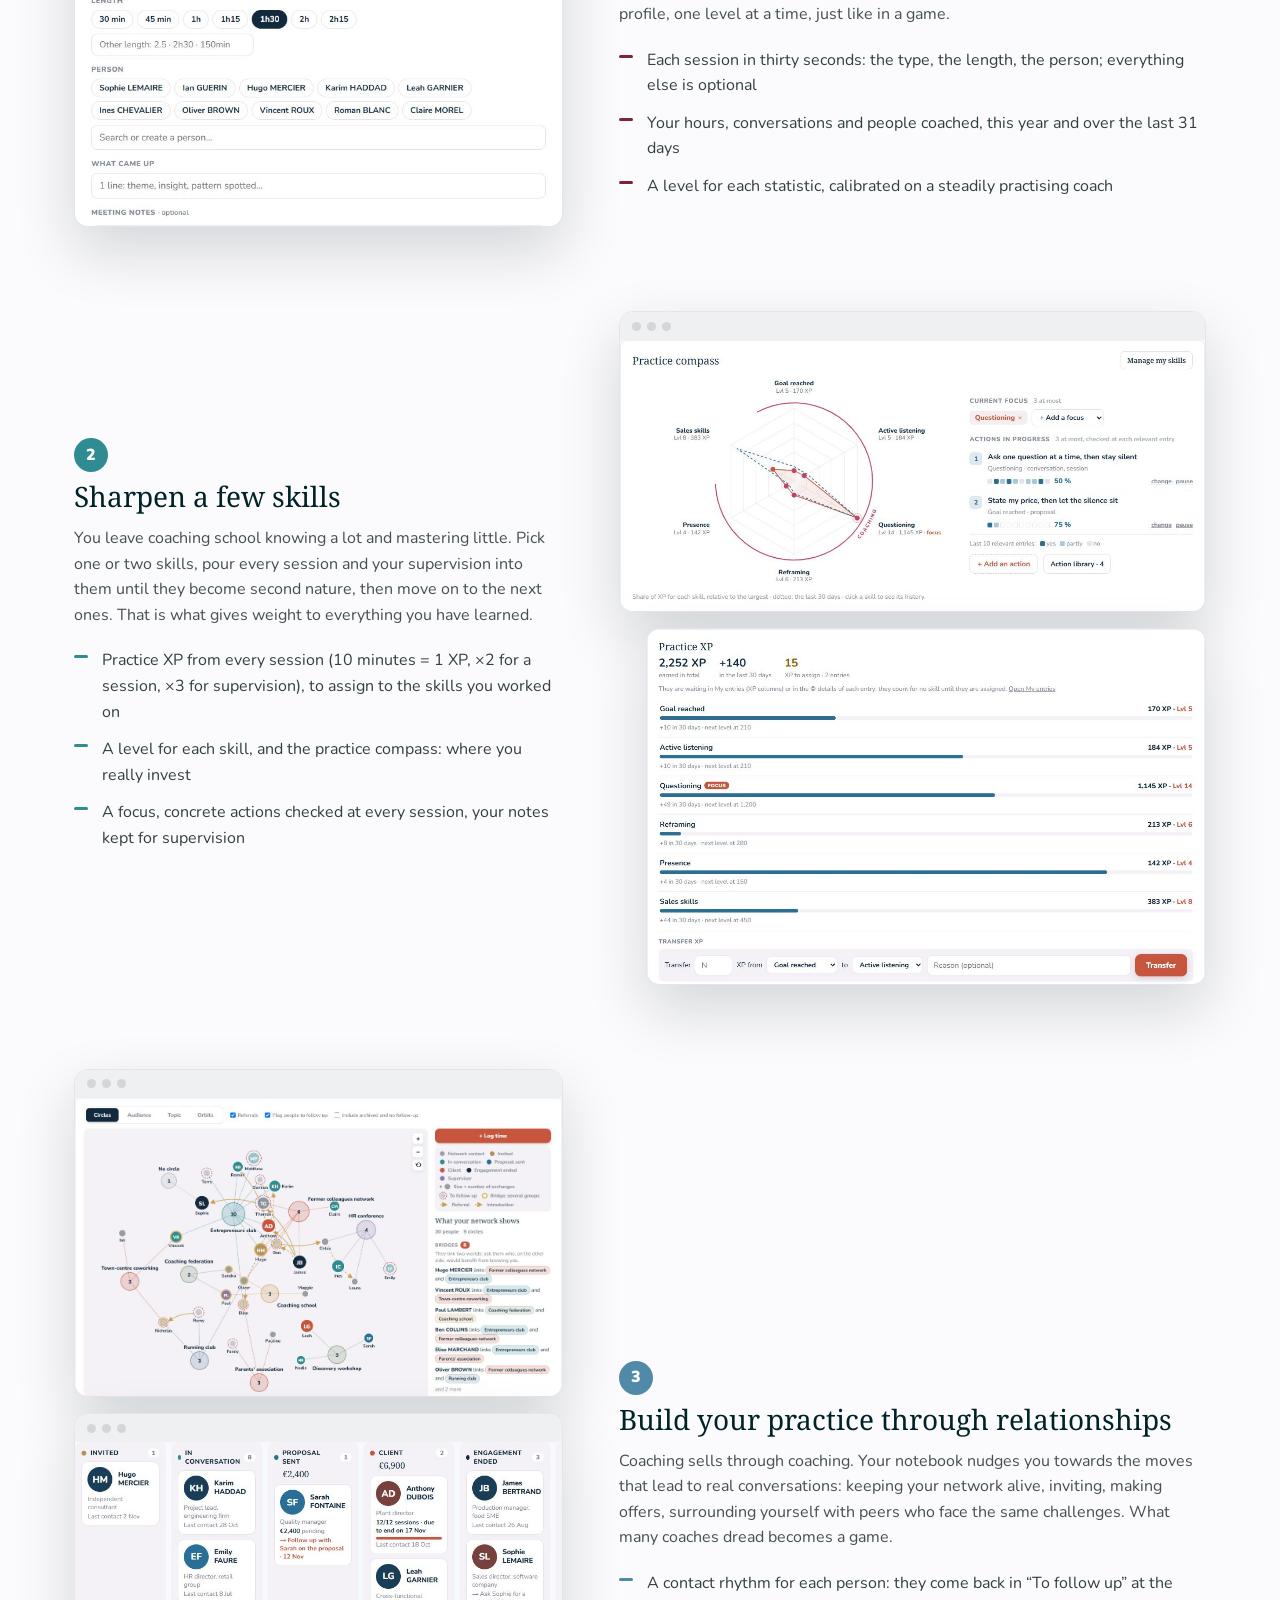
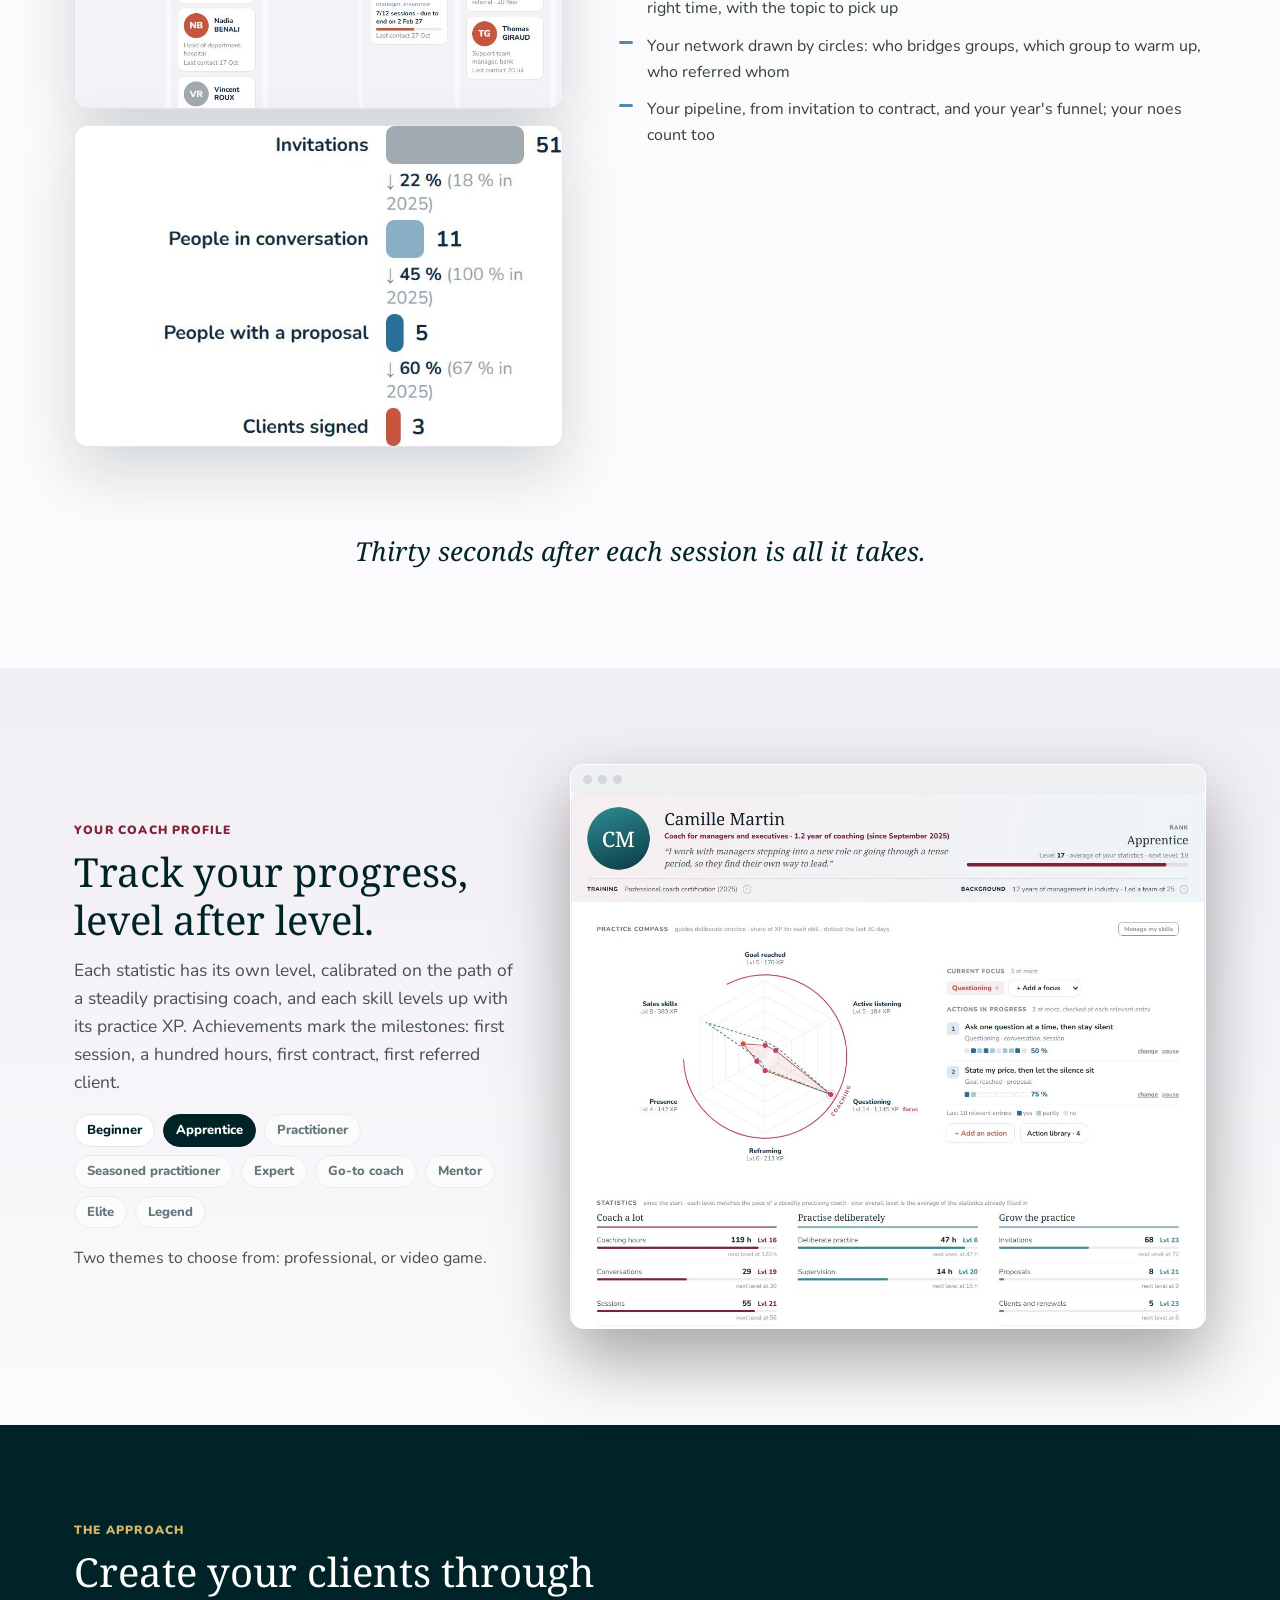
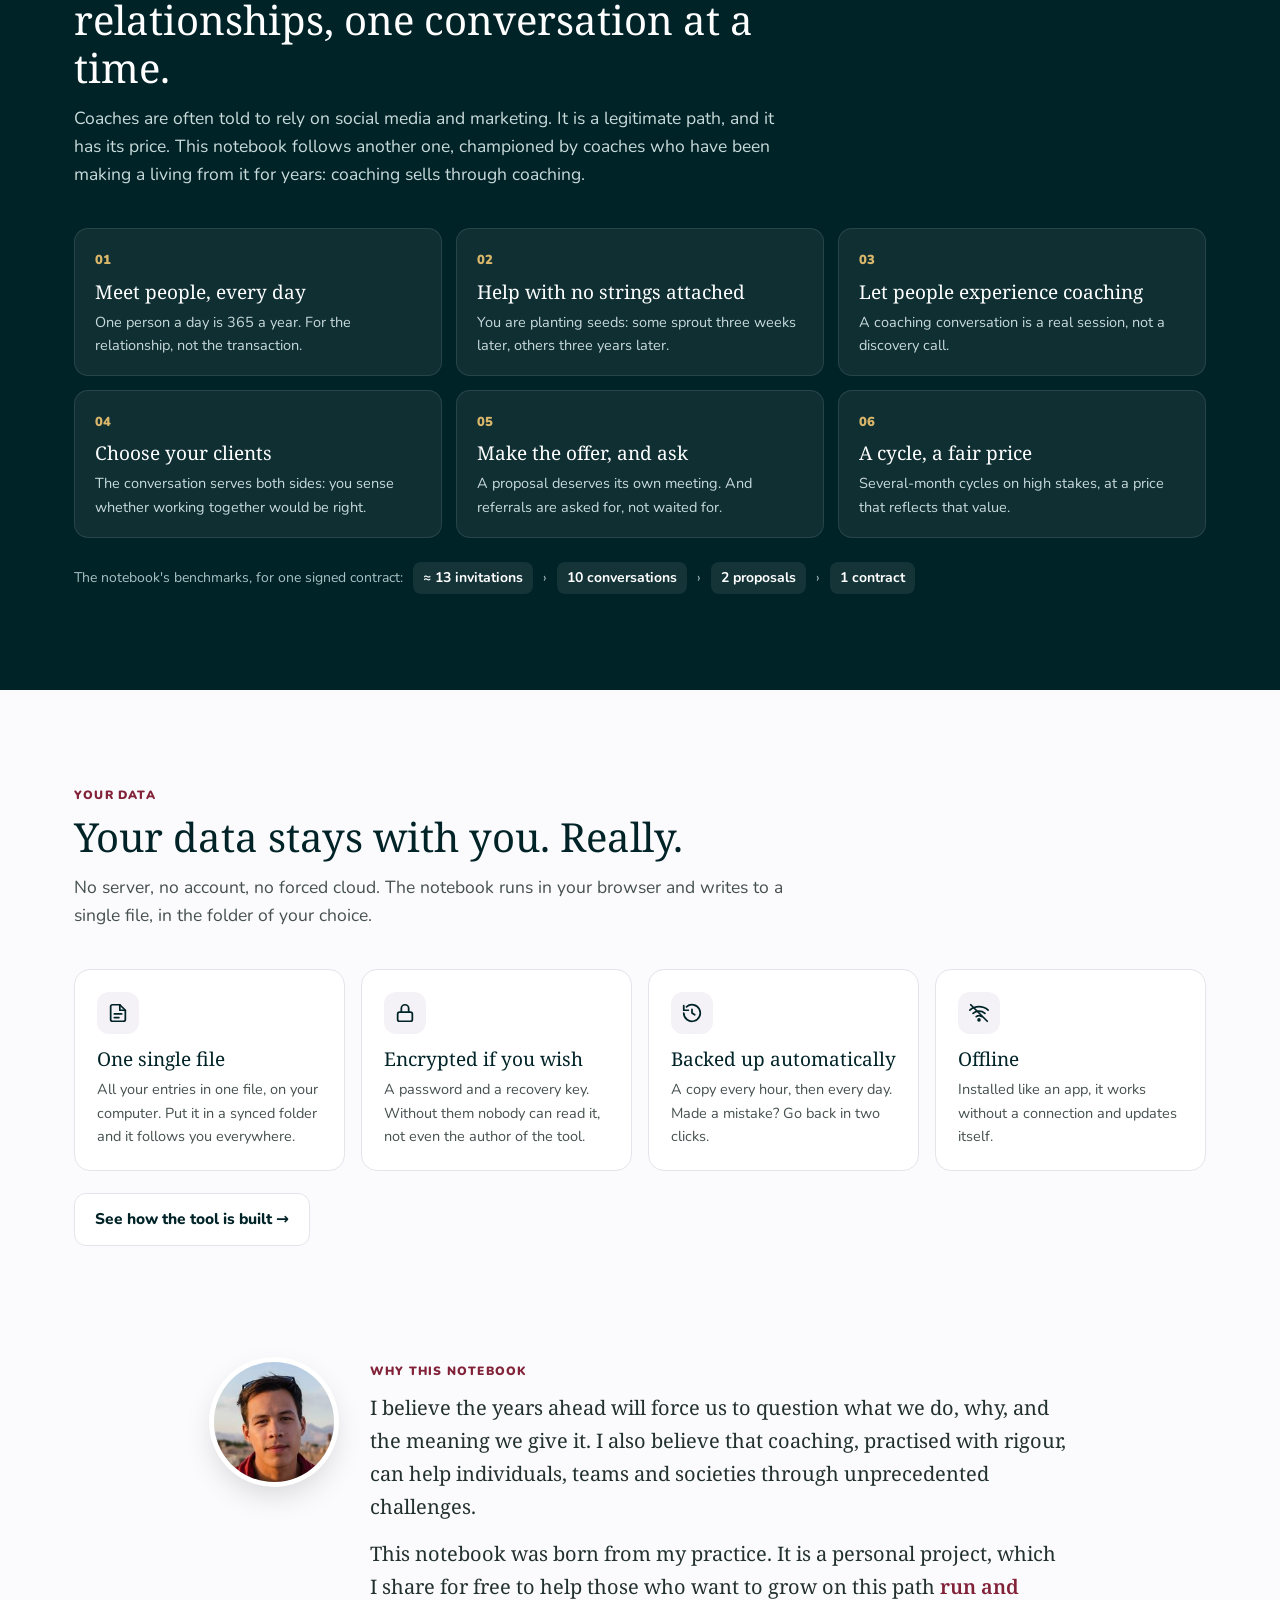
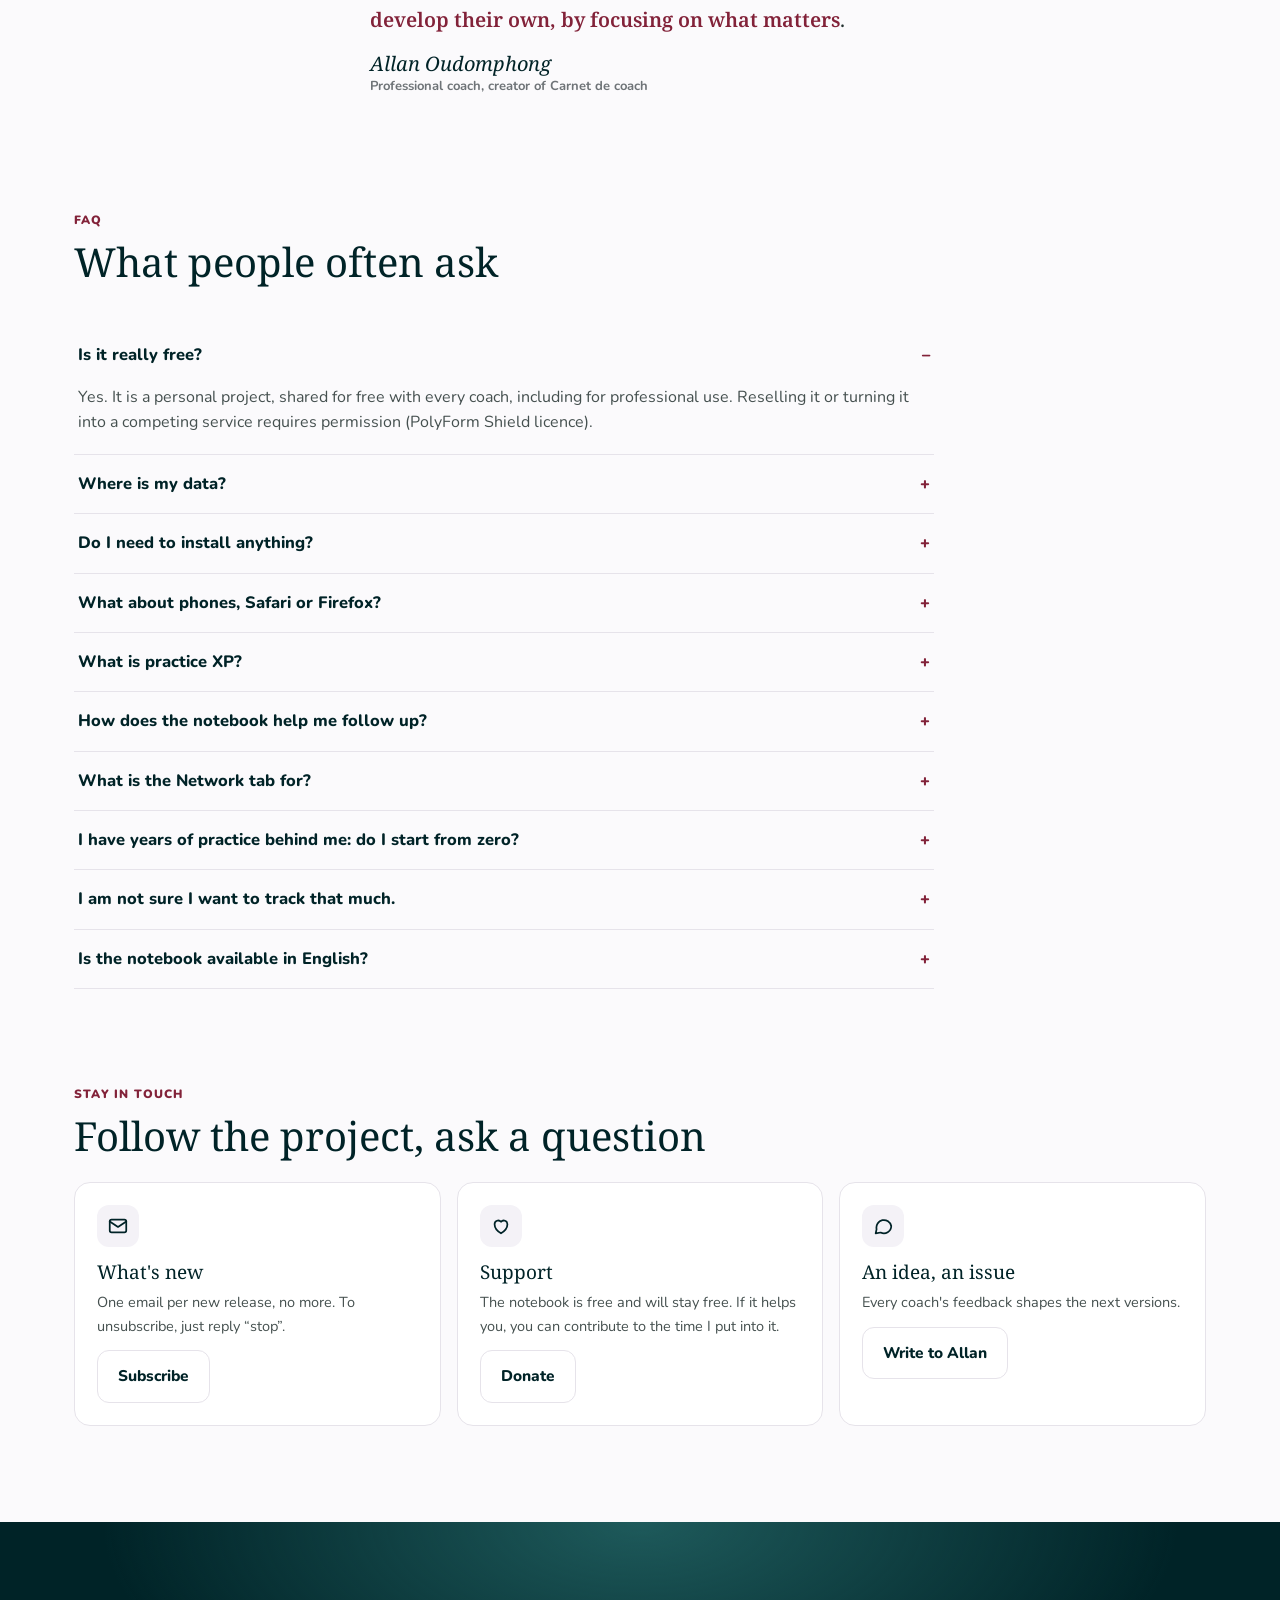
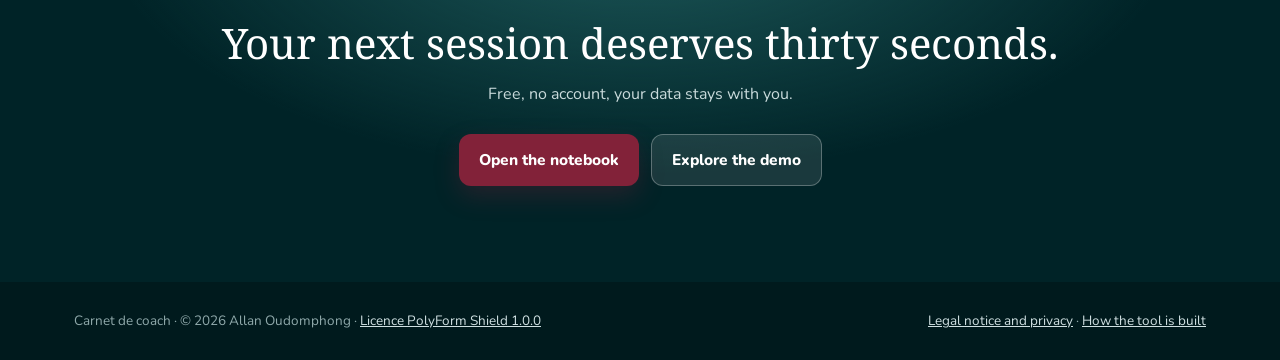
==== commit ebee2af5: "Site : « Code source ouvert et consultable » avec infobulle sur la licence (retour n° 7) - Infobulle" ====
--- a/index.html
+++ b/index.html
@@ -130,6 +130,21 @@
 .pillars{padding-top:96px}
 @media(max-width:900px){.eng{padding:70px 0 40px}.eng .g4e{grid-template-columns:1fr 1fr;gap:20px}.pillars{padding-top:64px}}
 @media(max-width:560px){.eng .g4e{grid-template-columns:1fr}.eng .sigq{align-items:flex-start}}
+/* infobulle de licence (retour 7) */
+.tip{display:inline}
+.tip>button{all:unset;cursor:pointer;border-bottom:2px dotted var(--teal)}
+.tip>button::after{content:'i';display:inline-grid;place-items:center;width:17px;height:17px;margin-left:6px;border-radius:50%;background:var(--teal);color:#fff;font:italic 900 11px/1 'Noto Serif',serif;vertical-align:2px}
+.tip>button:hover{color:var(--teal)}
+.tip>button:focus-visible{outline:2px solid var(--am);outline-offset:3px;border-radius:3px}
+.tip .pop{position:absolute;z-index:30;right:0;top:calc(100% + 10px);width:min(340px,calc(100vw - 32px));background:var(--jet);color:#fff;border-radius:14px;padding:16px 18px;box-shadow:0 18px 40px rgba(0,35,39,.3);font:600 14px/1.5 Nunito,sans-serif;text-align:left}
+.tip .pop[hidden]{display:none}
+.tip .pop strong{display:block;font:400 16px 'Noto Serif',serif;color:var(--gold);margin-bottom:8px}
+.tip .pop ul{list-style:none;margin:0 0 10px;padding:0}.tip .pop li{padding:2px 0 2px 24px;position:relative}
+.tip .pop li::before{position:absolute;left:0;font-weight:900}
+.tip .pop li.y::before{content:'✓';color:#7FD1B0}.tip .pop li.n::before{content:'✗';color:#FF9A9A}
+.tip .pop small{display:block;color:#A9C2C4;font-size:12.5px;margin-bottom:8px}
+.tip .pop a{color:#fff}
+@media(max-width:560px){.tip .pop{left:0;right:auto}}
 </style></head><body>
 
 <nav class="top"><div class="w">
@@ -154,7 +169,7 @@
   <div class="e"><b><span class="fr">Gratuit, et il le restera</span><span class="en">Free, and it will stay free</span></b><p><span class="fr">Pas de version payante, pas de publicité. Un don si tu le souhaites, rien de plus.</span><span class="en">No paid version, no ads. A donation if you wish, nothing more.</span></p></div>
   <div class="e"><b><span class="fr">Sans compte</span><span class="en">No account</span></b><p><span class="fr">Rien à créer, aucune adresse demandée. Tu ouvres le carnet et tu commences.</span><span class="en">Nothing to sign up for, no email address asked. Open the notebook and get started.</span></p></div>
   <div class="e"><b><span class="fr">Tes données restent chez toi</span><span class="en">Your data stays with you</span></b><p><span class="fr">Un fichier sur ton ordinateur. Rien n'est envoyé, ni à moi ni à personne.</span><span class="en">One file on your computer. Nothing is sent, not to me, not to anyone.</span></p></div>
-  <div class="e"><b><span class="fr">Code source ouvert et consultable</span><span class="en">Open, readable source code</span></b><p><span class="fr">Tu peux lire comment il fonctionne, et vérifier tout ce qui précède.</span><span class="en">You can read how it works, and check everything above.</span></p></div>
+  <div class="e"><b><span class="tip"><button type="button" aria-expanded="false" aria-controls="licPop"><span class="fr">Code source ouvert et consultable</span><span class="en">Open, readable source code</span></button><span class="pop" id="licPop" role="dialog" aria-labelledby="licT" hidden><strong id="licT"><span class="fr">Licence</span><span class="en">Licence:</span> PolyForm Shield 1.0.0</strong><ul><li class="y"><span class="fr">L'utiliser gratuitement, y compris pour ton activité</span><span class="en">Use it for free, including for your business</span></li><li class="y"><span class="fr">Lire son code</span><span class="en">Read its code</span></li><li class="y"><span class="fr">Le modifier pour ton usage</span><span class="en">Modify it for your own use</span></li><li class="y"><span class="fr">Le partager, avec sa licence</span><span class="en">Share it, with its licence</span></li><li class="n"><span class="fr">T'en servir pour créer ou vendre un outil concurrent</span><span class="en">Use it to build or sell a competing tool</span></li></ul><small><span class="fr">Ce n'est donc pas de l'« open source » au sens strict : la licence interdit la concurrence.</span><span class="en">So it is not “open source” in the strict sense: the licence forbids competing use.</span></small><a href="https://github.com/ao-coach/carnet-de-coach/blob/main/LICENSE" target="_blank" rel="noopener"><span class="fr">Lire la licence</span><span class="en">Read the licence</span></a> · <a href="https://github.com/ao-coach/carnet-de-coach" target="_blank" rel="noopener" data-goatcounter-click="code-source"><span class="fr">Voir le code</span><span class="en">See the code</span></a></span></span></b><p><span class="fr">Tu peux lire comment il fonctionne, et vérifier tout ce qui précède.</span><span class="en">You can read how it works, and check everything above.</span></p></div>
  </div>
  <div class="sigq"><img src="assets/allan.jpg" alt="" loading="lazy"><div><q><span class="fr">J'ai construit ce carnet pour ma propre pratique. Je le donne parce qu'il peut aider d'autres coachs à progresser ; il ne collecte rien et ne cherche pas à te retenir.</span><span class="en">I built this notebook for my own practice. I give it away because it can help other coaches grow; it collects nothing and is not designed to keep you hooked.</span></q><span class="by">Allan Oudomphong, <span class="fr">coach professionnel</span><span class="en">professional coach</span></span></div></div>
 </div></section>
@@ -257,7 +272,7 @@
  <div style="display:flex;gap:12px;justify-content:center;flex-wrap:wrap"><a class="btn p" href="#" data-app="" data-goatcounter-click="ouvrir-carnet"><span class="fr">Ouvrir le carnet</span><span class="en">Open the notebook</span></a><a class="btn g" href="#" data-app="demo=1" data-goatcounter-click="demo"><span class="fr">Explorer la démonstration</span><span class="en">Explore the demo</span></a></div>
 </div></section>
 
-<footer><div class="w"><span>Carnet de coach · © 2026 Allan Oudomphong · <span class="fr">Licence</span><span class="en">Licence</span> PolyForm Shield 1.0.0</span><span><a href="mentions.html" data-keeplang><span class="fr">Mentions légales et confidentialité</span><span class="en">Legal notice and privacy</span></a> · <a href="#" data-app-page="arch.html"><span class="fr">Comment l'outil est construit</span><span class="en">How the tool is built</span></a></span></div></footer>
+<footer><div class="w"><span>Carnet de coach · © 2026 Allan Oudomphong · <a href="https://github.com/ao-coach/carnet-de-coach/blob/main/LICENSE" target="_blank" rel="noopener"><span class="fr">Licence</span><span class="en">Licence</span> PolyForm Shield 1.0.0</a></span><span><a href="mentions.html" data-keeplang><span class="fr">Mentions légales et confidentialité</span><span class="en">Legal notice and privacy</span></a> · <a href="#" data-app-page="arch.html"><span class="fr">Comment l'outil est construit</span><span class="en">How the tool is built</span></a></span></div></footer>
 <script>
 /* ---------- réglages du site : à compléter une seule fois ---------- */
 var APP='app/';        // l'application, dans le sous-dossier app/
@@ -290,6 +305,13 @@
  document.getElementById('copyBtn').onclick=function(e){var b=e.currentTarget,o=b.innerHTML;function done(){b.textContent=L==='en'?'Link copied':'Lien copié';setTimeout(function(){b.innerHTML=o},1800)}
   if(navigator.clipboard)navigator.clipboard.writeText(url()).then(done,function(){prompt('',url())});else prompt('',url())};
 })();
+/* infobulle de licence : clic, clavier (Entrée, Espace, Échap) et toucher */
+document.querySelectorAll('.tip>button').forEach(function(b){var p=document.getElementById(b.getAttribute('aria-controls'));
+ function show(o){p.hidden=!o;b.setAttribute('aria-expanded',o)}
+ b.addEventListener('click',function(e){e.stopPropagation();show(p.hidden)});
+ p.addEventListener('click',function(e){e.stopPropagation()});
+ document.addEventListener('click',function(){if(!p.hidden)show(false)});
+ document.addEventListener('keydown',function(e){if(e.key==='Escape'&&!p.hidden){show(false);b.focus()}})});
 </script>
 <script data-goatcounter="https://ao-coach.goatcounter.com/count" async src="//gc.zgo.at/count.js"></script>
 
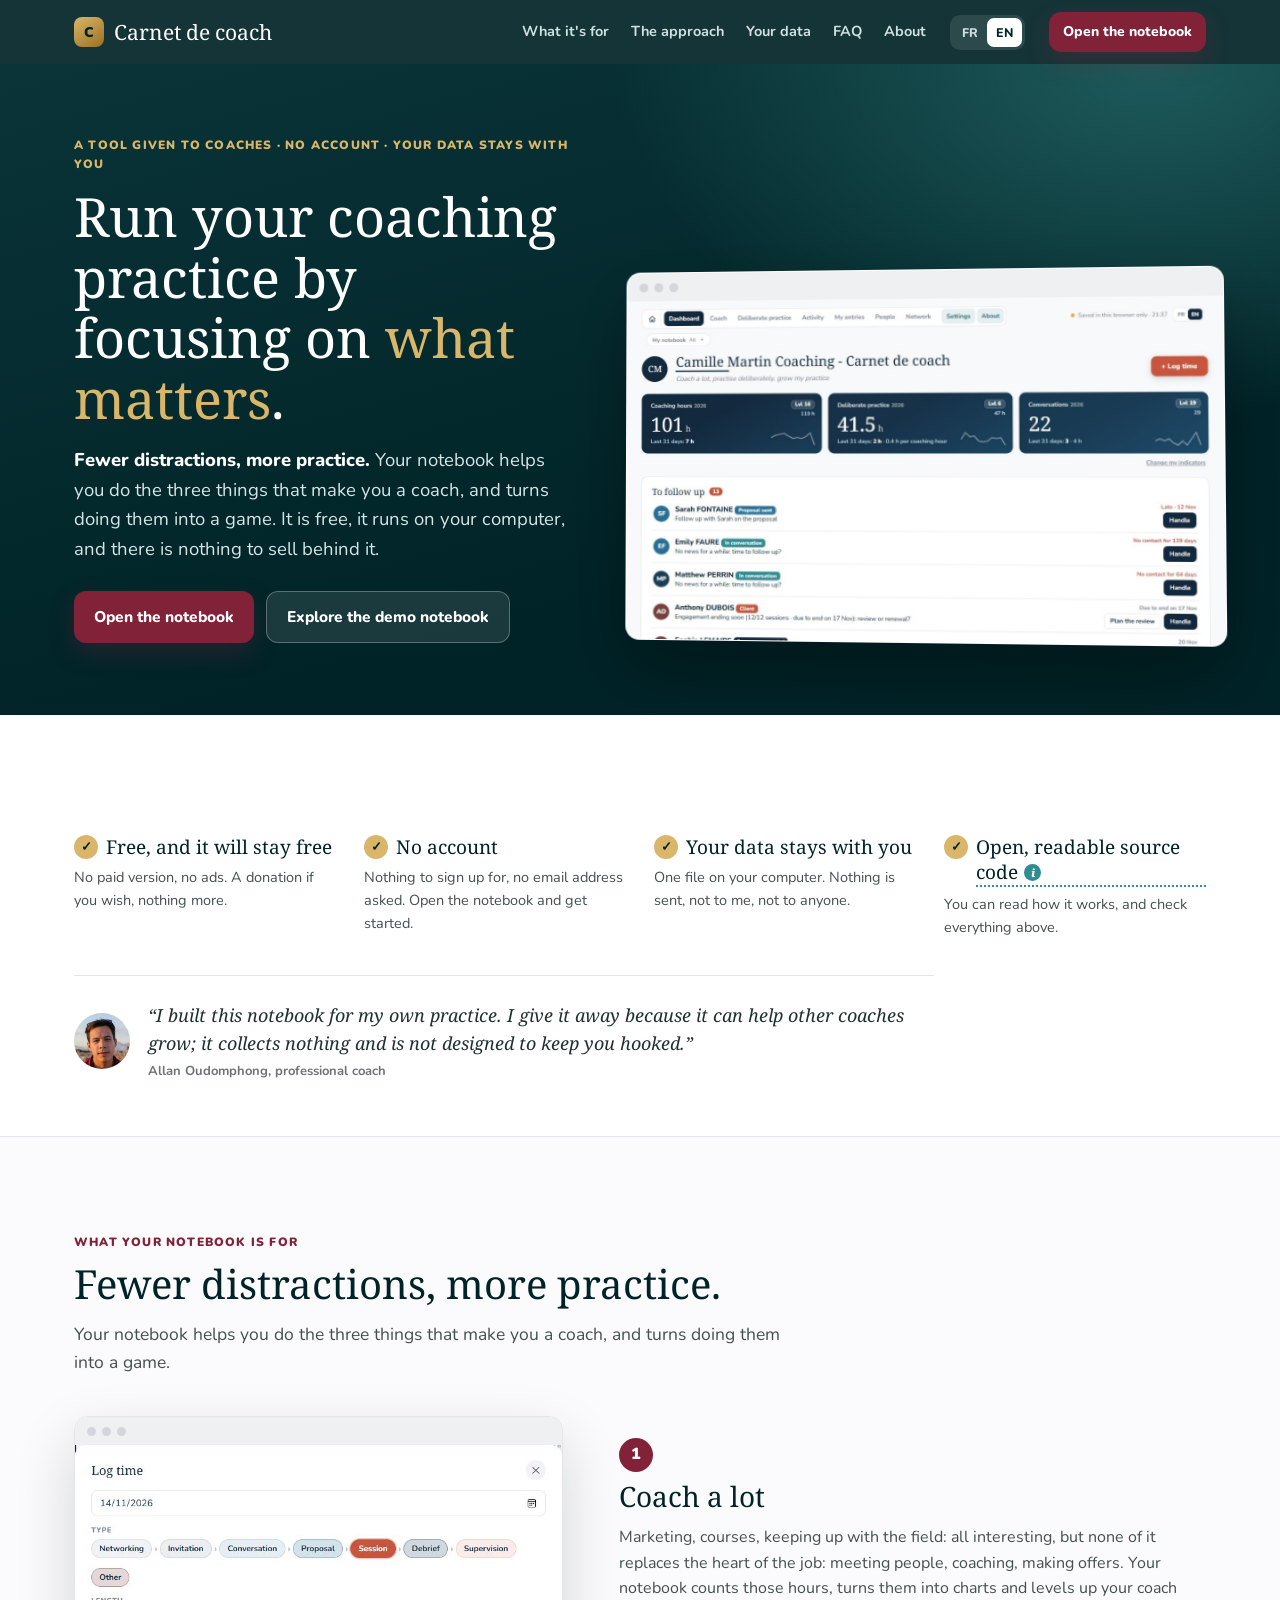
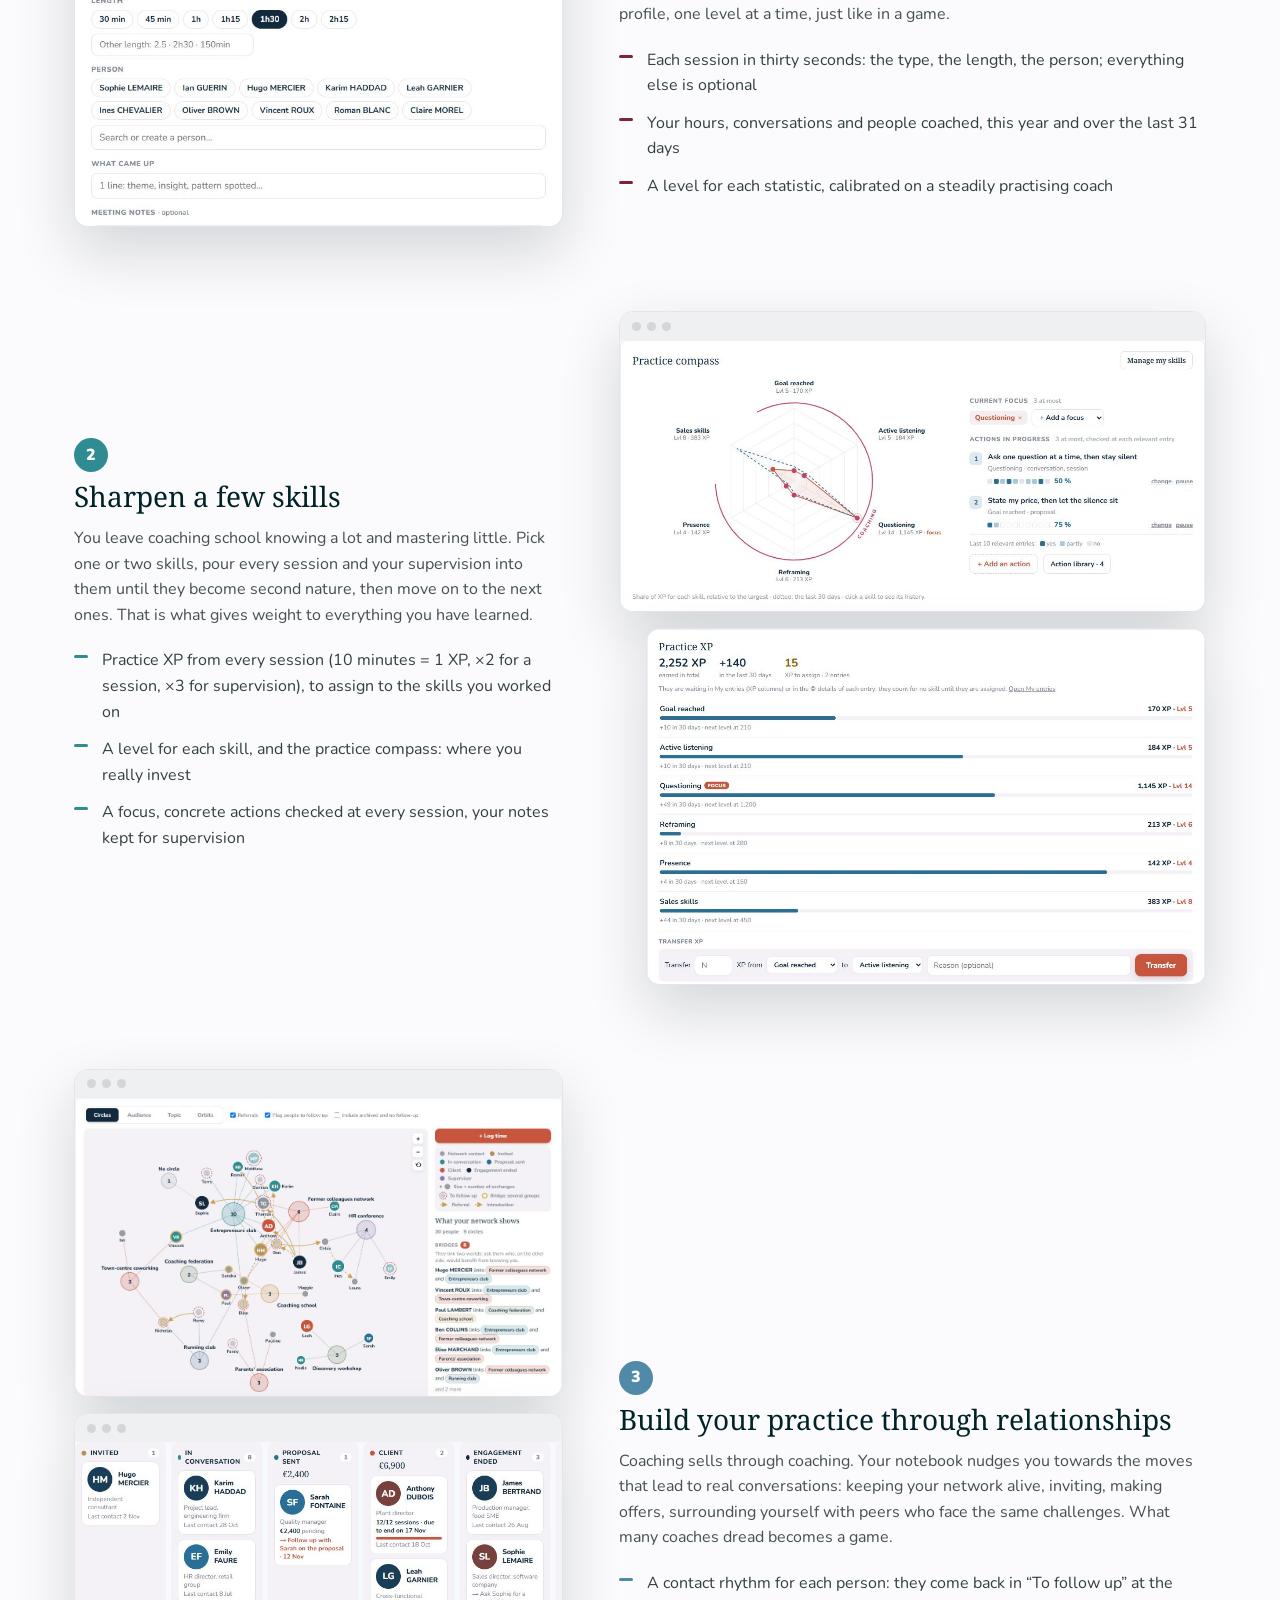
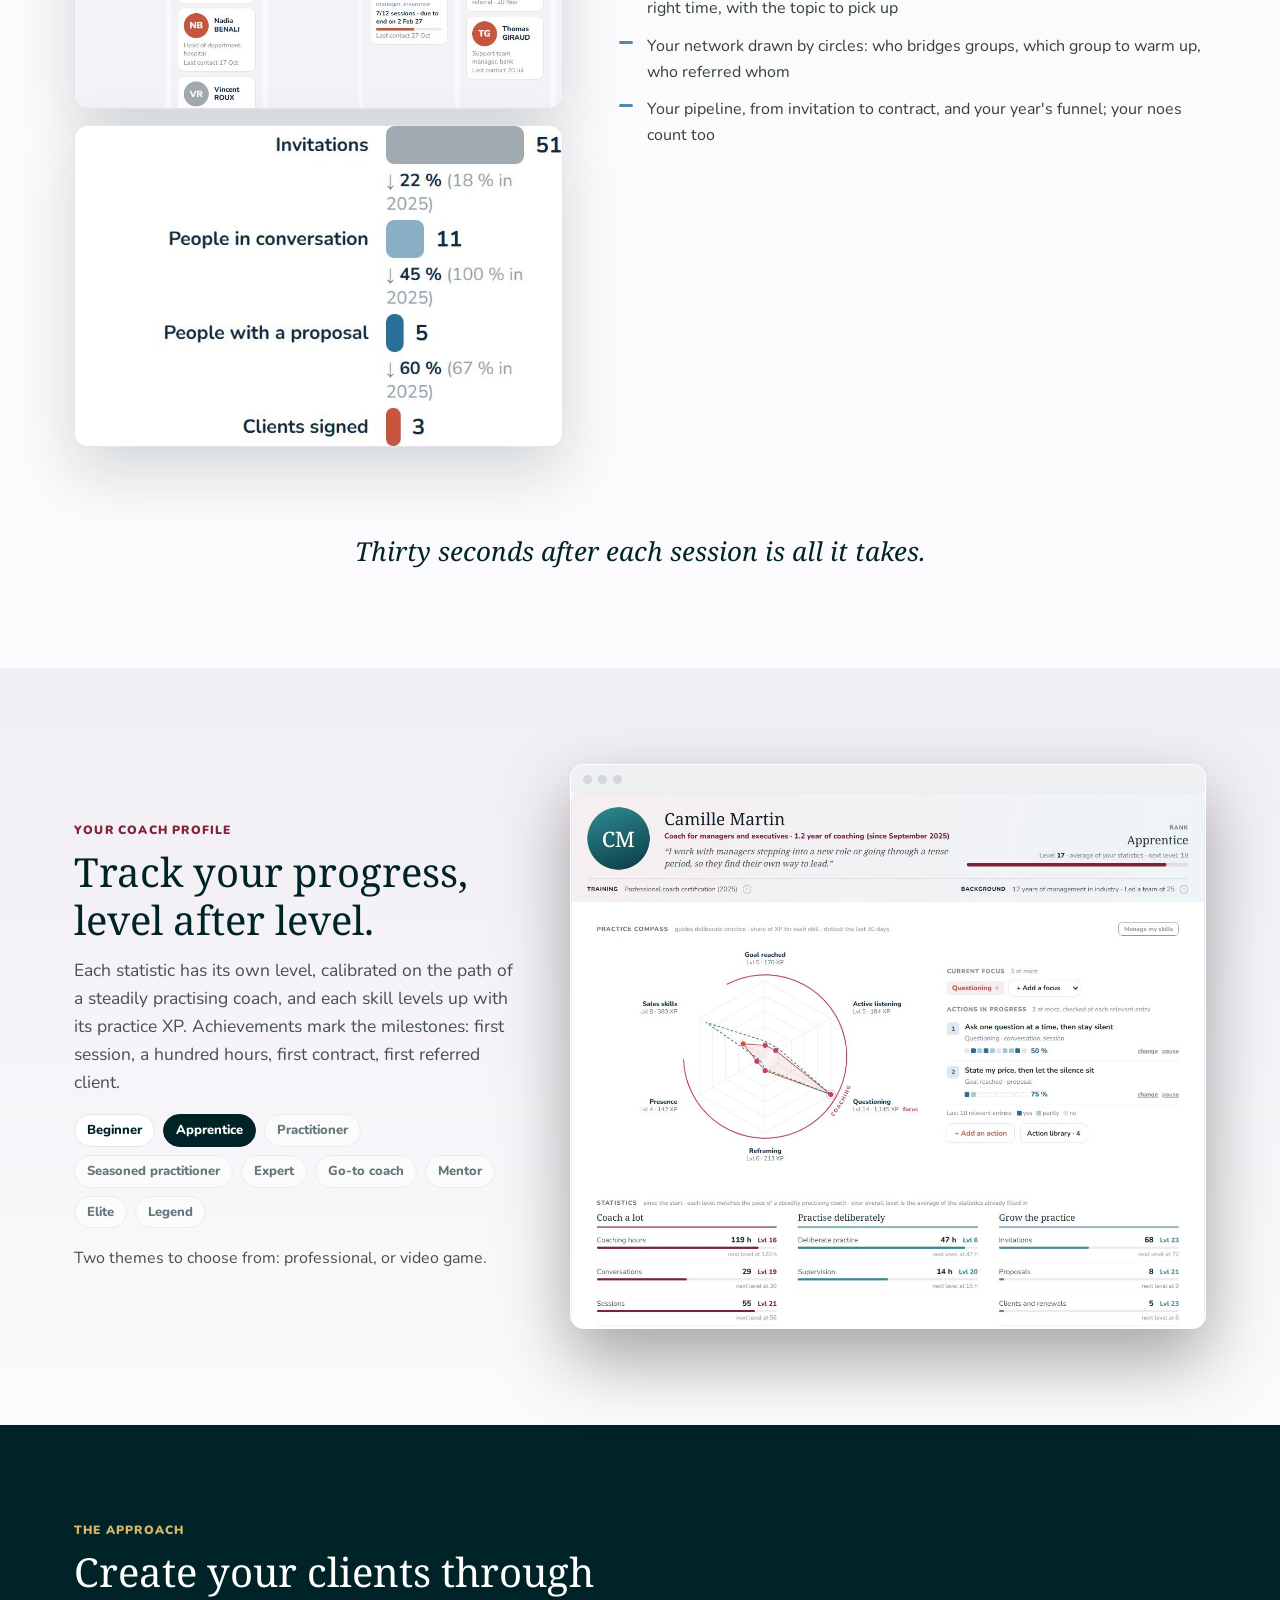
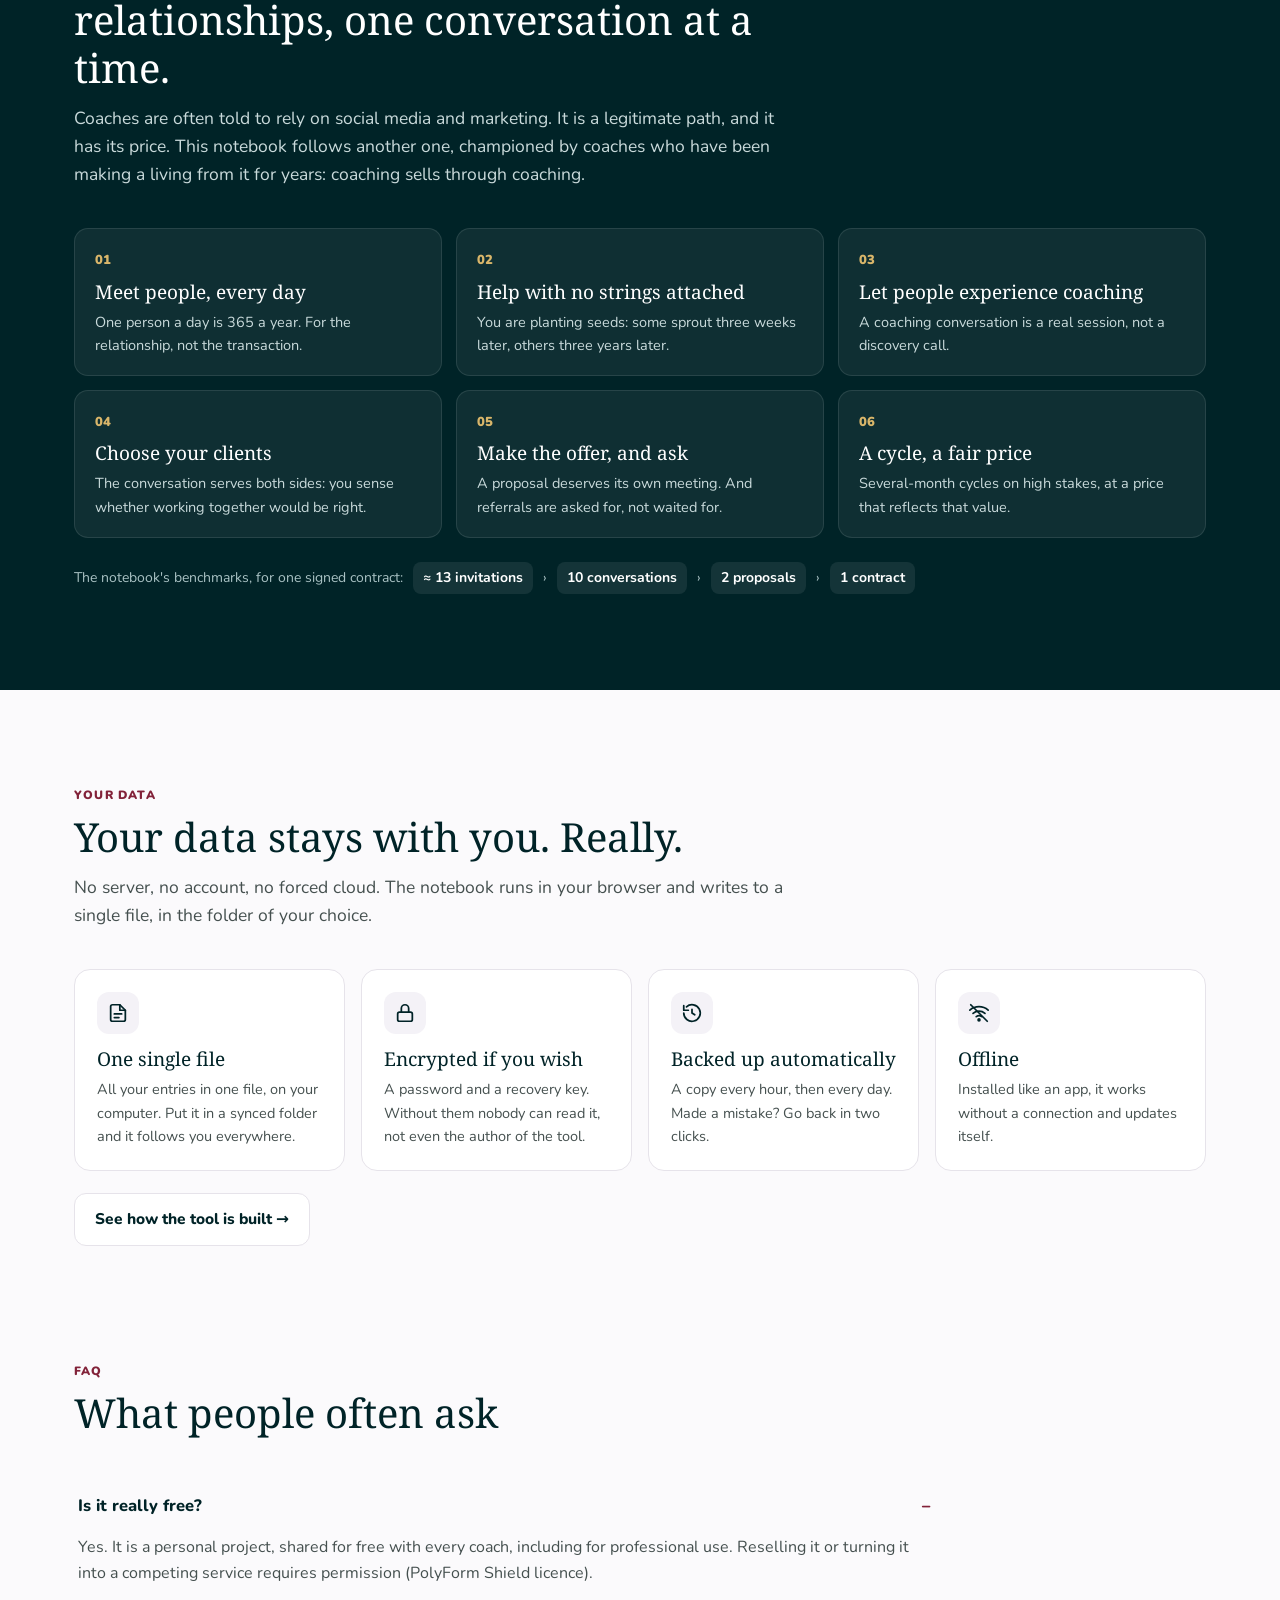
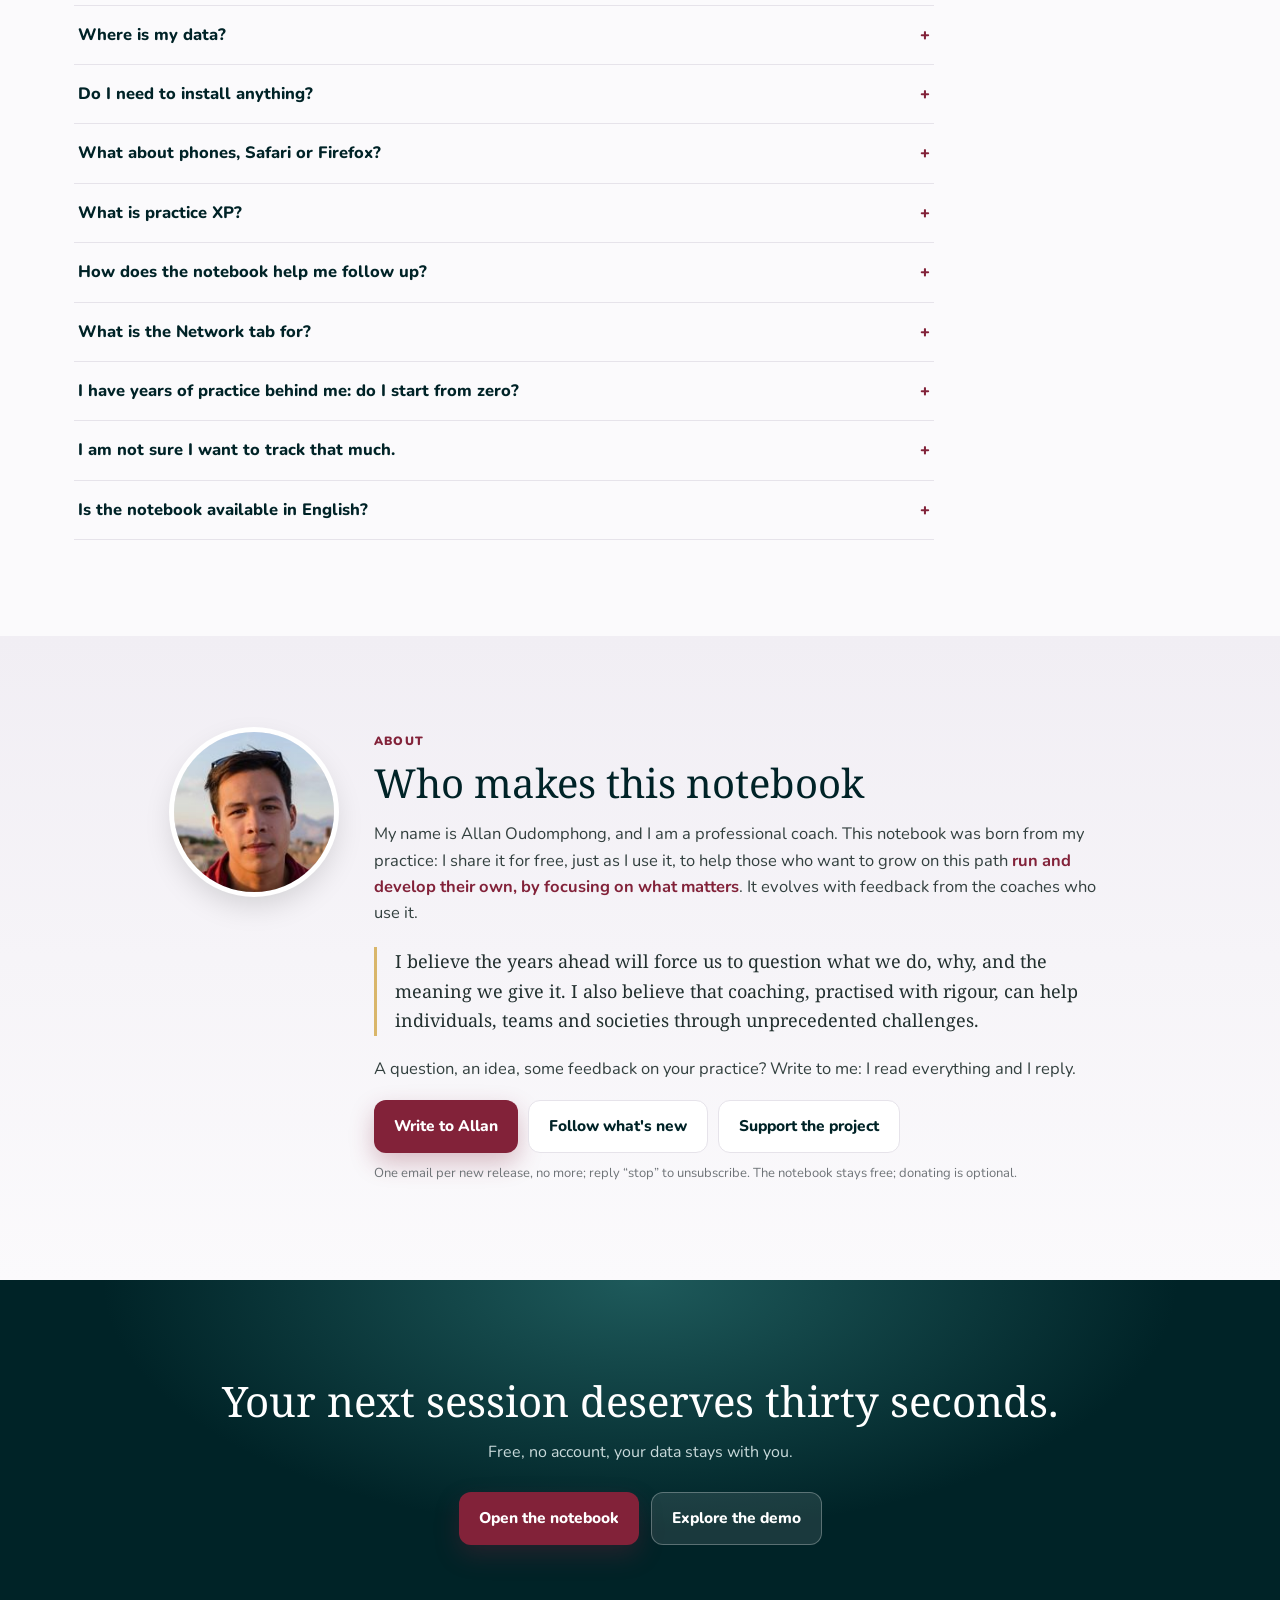
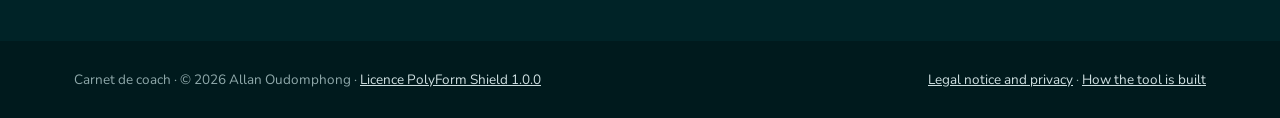
==== commit 4e75bdb2: "Site : section « À propos » présentant Allan (retour n° 8) - Nouvelle section après les questions, a" ====
--- a/index.html
+++ b/index.html
@@ -71,11 +71,6 @@
 .card{background:#fff;border:1px solid var(--line);border-radius:16px;padding:22px}
 .card .ic{width:42px;height:42px;border-radius:12px;display:grid;place-items:center;background:var(--soft);font-size:20px;margin-bottom:12px}
 .card b{display:block;font:400 19px 'Noto Serif',serif;margin-bottom:6px}.card p{margin:0;color:#45504F;font-size:14.5px}
-/* mot */
-.mot .wrap{display:grid;grid-template-columns:auto minmax(0,1fr);gap:36px;align-items:start;max-width:900px}
-.mot img{width:120px;height:120px;border-radius:50%;object-fit:cover;box-shadow:0 0 0 5px #fff,0 12px 30px rgba(0,0,0,.15)}
-.mot blockquote{margin:0;font:400 20px/1.65 'Noto Serif',serif;color:#22302F}.mot blockquote b{color:var(--am);font-weight:600}
-.mot .sig{margin-top:14px;font:italic 400 20px 'Noto Serif',serif}.mot .sig>span{display:block;font:700 13px Nunito;color:var(--grey);font-style:normal}
 /* mobile + soutien */
 .mob{background:#fff;border:1px solid var(--line);border-radius:18px;padding:26px 28px;display:grid;grid-template-columns:auto 1fr auto;gap:22px;align-items:center}
 .mob .ic{font-size:30px}.mob b{font:400 21px 'Noto Serif',serif;display:block}.mob p{margin:2px 0 0;color:#45504F}
@@ -93,7 +88,7 @@
  nav.top .links{display:none}
  .hero .w,.pil,.fiche .wrap,.mob{grid-template-columns:1fr}.hero .shot{transform:none;margin-bottom:-30px}
  .pil:nth-child(even) .txt{order:0}.six,.data .g4,.g3{grid-template-columns:1fr}.duo{grid-template-columns:1fr}
- .mot .wrap{grid-template-columns:1fr}.mob form{flex-direction:column}.mob input{min-width:0}
+ .mob form{flex-direction:column}.mob input{min-width:0}
  section{padding:64px 0}.pillars{padding-top:90px}
 }
 
@@ -105,7 +100,6 @@
 @media(max-width:900px){nav.top .w{gap:10px}nav.top .btn{display:none}.lang{margin-left:auto}}
 .hero .w>div:first-child{padding-bottom:72px}
 .ic svg{width:22px;height:22px;stroke:var(--jet);fill:none;stroke-width:1.9;stroke-linecap:round;stroke-linejoin:round}.mob .ic svg{width:30px;height:30px}
-.mot blockquote p{margin:0 0 14px}
 @media(max-width:900px){.hero .w>div:first-child{padding-bottom:20px}}
 
 html:not(.withcite) .cite,html.withcite .nocite{display:none}
@@ -113,8 +107,6 @@
 html[data-lang=fr] img.en,html[data-lang=en] img.fr{display:none!important}
 .mobsec{display:none}@media(max-width:900px),(pointer:coarse){.mobsec{display:block}}
 .mobb{display:flex;gap:8px;flex-wrap:wrap}
-.g2{grid-template-columns:repeat(auto-fit,minmax(240px,1fr))!important;max-width:none}
-@media(max-width:900px){.g2{grid-template-columns:1fr!important}}
 /* engagements (retour 6) */
 .eng{background:#fff;border-bottom:1px solid var(--line);padding:120px 0 56px}
 .eng .g4e{display:grid;grid-template-columns:repeat(4,minmax(0,1fr));gap:28px}
@@ -145,11 +137,21 @@
 .tip .pop small{display:block;color:#A9C2C4;font-size:12.5px;margin-bottom:8px}
 .tip .pop a{color:#fff}
 @media(max-width:560px){.tip .pop{left:0;right:auto}}
+/* à propos (retour 8) */
+.apropos{background:linear-gradient(180deg,#F1EEF4,#FBFAFC)}
+.apropos .wrap{display:grid;grid-template-columns:auto minmax(0,1fr);gap:40px;align-items:start;max-width:980px}
+.apropos .ph{width:160px;height:160px;border-radius:50%;object-fit:cover;box-shadow:0 0 0 5px #fff,0 12px 30px rgba(0,0,0,.15)}
+.apropos h2{font:400 clamp(28px,3.2vw,40px)/1.2 'Noto Serif',serif;margin:8px 0 14px}
+.apropos p{color:#33403F;margin:0 0 14px;font-size:16.5px}.apropos p b{color:var(--am)}
+.apropos .why{font:400 18px/1.65 'Noto Serif',serif;color:#22302F;border-left:3px solid var(--gold);padding-left:18px;margin:20px 0}
+.apropos .acts{display:flex;flex-wrap:wrap;gap:10px;margin-top:18px}
+.apropos .acts small{display:block;width:100%;color:var(--grey);font-size:13px}
+@media(max-width:900px){.apropos .wrap{grid-template-columns:1fr;gap:20px}.apropos .ph{width:120px;height:120px}}
 </style></head><body>
 
 <nav class="top"><div class="w">
  <a class="brand" href="#"><i>C</i>Carnet de coach</a>
- <div class="links"><a href="#piliers"><span class="fr">À quoi il sert</span><span class="en">What it's for</span></a><a href="#demarche"><span class="fr">La démarche</span><span class="en">The approach</span></a><a href="#donnees"><span class="fr">Tes données</span><span class="en">Your data</span></a><a href="#faq"><span class="fr">Questions</span><span class="en">FAQ</span></a></div>
+ <div class="links"><a href="#piliers"><span class="fr">À quoi il sert</span><span class="en">What it's for</span></a><a href="#demarche"><span class="fr">La démarche</span><span class="en">The approach</span></a><a href="#donnees"><span class="fr">Tes données</span><span class="en">Your data</span></a><a href="#faq"><span class="fr">Questions</span><span class="en">FAQ</span></a><a href="#apropos"><span class="fr">À propos</span><span class="en">About</span></a></div>
  <div class="lang" role="group" aria-label="Langue / Language"><button data-l="fr">FR</button><button data-l="en">EN</button></div>
  <a class="btn p" href="#" data-app="" data-goatcounter-click="ouvrir-carnet"><span class="fr">Ouvrir le carnet</span><span class="en">Open the notebook</span></a>
 </div></nav>
@@ -229,13 +231,6 @@
   <div class="card"><div class="ic"><svg viewBox="0 0 24 24"><path d="M2 8.8a15 15 0 0 1 20 0"/><path d="M5.5 12.4a10 10 0 0 1 13 0"/><path d="M9 16a5 5 0 0 1 6 0"/><circle cx="12" cy="19.5" r="1"/><path d="M3 3l18 18"/></svg></div><b><span class="fr">Hors ligne</span><span class="en">Offline</span></b><p><span class="fr">Installé comme une application, il fonctionne sans connexion et se met à jour tout seul.</span><span class="en">Installed like an app, it works without a connection and updates itself.</span></p></div>
  </div>
  <p style="margin:22px 0 0"><a class="btn o" href="#" data-app-page="arch.html"><span class="fr">Voir comment l'outil est construit →</span><span class="en">See how the tool is built →</span></a></p>
-</div></section>
-
-<section class="mot" style="padding-top:20px"><div class="w wrap">
- <img src="assets/allan.jpg" alt="Allan Oudomphong">
- <div><div class="kick"><span class="fr">Pourquoi ce carnet</span><span class="en">Why this notebook</span></div>
-  <blockquote style="margin-top:10px"><p><span class="fr">Je crois que les années qui viennent nous obligeront à interroger ce que nous faisons, pourquoi, et le sens que nous y mettons. Je crois aussi que le coaching, exercé avec exigence, peut aider les personnes, les équipes et les sociétés à traverser des défis sans précédent.</span><span class="en">I believe the years ahead will force us to question what we do, why, and the meaning we give it. I also believe that coaching, practised with rigour, can help individuals, teams and societies through unprecedented challenges.</span></p><p><span class="fr">Ce carnet est né de ma pratique. C'est un projet personnel, que je partage gratuitement pour aider celles et ceux qui veulent progresser dans cette voie à <b>piloter et développer la leur, en se concentrant sur l'essentiel</b>.</span><span class="en">This notebook was born from my practice. It is a personal project, which I share for free to help those who want to grow on this path <b>run and develop their own, by focusing on what matters</b>.</span></p></blockquote>
-  <div class="sig">Allan Oudomphong<span><span class="fr">Coach professionnel, auteur de Carnet de coach</span><span class="en">Professional coach, creator of Carnet de coach</span></span></div></div>
 </div></section>
 
 <section class="mobsec" style="padding-top:0"><div class="w">
@@ -257,12 +252,14 @@
  <details><summary><span class="fr">Le carnet existe-t-il en anglais ?</span><span class="en">Is the notebook available in English?</span></summary><p><span class="fr">Oui : le bouton FR / EN, en haut à droite de l'application, change la langue à tout moment. Le carnet de démonstration existe dans les deux langues.</span><span class="en">Yes: the FR / EN button, top right of the app, switches the language at any time. The demo notebook exists in both languages.</span></p></details>
 </div></section>
 
-<section id="stay" style="padding-top:0"><div class="w">
- <div class="sh" style="margin-bottom:0"><div class="kick"><span class="fr">Rester en lien</span><span class="en">Stay in touch</span></div><h2><span class="fr">Suivre le projet, poser une question</span><span class="en">Follow the project, ask a question</span></h2></div>
- <div class="g3 g2">
-  <div class="card" id="cardNews"><div class="ic"><svg viewBox="0 0 24 24"><rect x="3" y="5" width="18" height="14" rx="2"/><path d="m3 7 9 6 9-6"/></svg></div><b><span class="fr">Les nouveautés</span><span class="en">What's new</span></b><p><span class="fr">Une lettre à chaque nouvelle version, pas plus. Pour te désinscrire, il suffit de répondre « stop ».</span><span class="en">One email per new release, no more. To unsubscribe, just reply “stop”.</span></p><p style="margin-top:12px"><a class="btn o" id="newsBtn" href="#" target="_blank" rel="noopener" data-goatcounter-click="inscription"><span class="fr">M'inscrire</span><span class="en">Subscribe</span></a></p></div>
-  <div class="card" id="cardDon"><div class="ic"><svg viewBox="0 0 24 24"><path d="M12 20s-7-4.4-7-10a4 4 0 0 1 7-2.6A4 4 0 0 1 19 10c0 5.6-7 10-7 10z"/></svg></div><b><span class="fr">Soutenir</span><span class="en">Support</span></b><p><span class="fr">Le carnet est gratuit et le restera. S'il t'aide, tu peux contribuer au temps que j'y consacre.</span><span class="en">The notebook is free and will stay free. If it helps you, you can contribute to the time I put into it.</span></p><p style="margin-top:12px"><a class="btn o" id="donBtn" href="#" target="_blank" rel="noopener" data-goatcounter-click="don"><span class="fr">Faire un don</span><span class="en">Donate</span></a></p></div>
-  <div class="card" id="cardContact"><div class="ic"><svg viewBox="0 0 24 24"><path d="M21 12a8 8 0 0 1-11.6 7.1L4 20l1-4.6A8 8 0 1 1 21 12z"/></svg></div><b><span class="fr">Une idée, un souci</span><span class="en">An idea, an issue</span></b><p><span class="fr">Chaque retour de coach nourrit les prochaines versions.</span><span class="en">Every coach's feedback shapes the next versions.</span></p><p style="margin-top:12px"><a class="btn o" id="contactBtn" href="#" target="_blank" rel="noopener" data-goatcounter-click="contact"><span class="fr">Écrire à Allan</span><span class="en">Write to Allan</span></a></p></div>
+<section class="apropos" id="apropos"><div class="w wrap">
+ <img class="ph" src="assets/allan.jpg" alt="Allan Oudomphong" loading="lazy">
+ <div><div class="kick"><span class="fr">À propos</span><span class="en">About</span></div><h2><span class="fr">Qui fait ce carnet</span><span class="en">Who makes this notebook</span></h2>
+  <p><span class="fr">Je m'appelle Allan Oudomphong, je suis coach professionnel. Ce carnet est né de ma pratique : je le partage gratuitement, tel que je l'utilise, pour aider celles et ceux qui veulent progresser dans cette voie à <b>piloter et développer la leur, en se concentrant sur l'essentiel</b>. Il évolue avec les retours des coachs qui s'en servent.</span><span class="en">My name is Allan Oudomphong, and I am a professional coach. This notebook was born from my practice: I share it for free, just as I use it, to help those who want to grow on this path <b>run and develop their own, by focusing on what matters</b>. It evolves with feedback from the coaches who use it.</span></p>
+  <p class="why"><span class="fr">Je crois que les années qui viennent nous obligeront à interroger ce que nous faisons, pourquoi, et le sens que nous y mettons. Je crois aussi que le coaching, exercé avec exigence, peut aider les personnes, les équipes et les sociétés à traverser des défis sans précédent.</span><span class="en">I believe the years ahead will force us to question what we do, why, and the meaning we give it. I also believe that coaching, practised with rigour, can help individuals, teams and societies through unprecedented challenges.</span></p>
+  <p><span class="fr">Une question, une idée, un retour sur ta pratique ? Écris-moi, je lis tout et je réponds.</span><span class="en">A question, an idea, some feedback on your practice? Write to me: I read everything and I reply.</span></p>
+  <div class="acts"><a class="btn p" id="contactBtn" href="#" target="_blank" rel="noopener" data-goatcounter-click="contact"><span class="fr">Écrire à Allan</span><span class="en">Write to Allan</span></a><a class="btn o" id="newsBtn" href="#" target="_blank" rel="noopener" data-goatcounter-click="inscription"><span class="fr">Suivre les nouveautés</span><span class="en">Follow what's new</span></a><a class="btn o" id="donBtn" href="#" target="_blank" rel="noopener" data-goatcounter-click="don"><span class="fr">Soutenir le projet</span><span class="en">Support the project</span></a>
+   <small><span class="fr">Une lettre par nouvelle version, pas plus ; pour te désinscrire, réponds « stop ». Le carnet reste gratuit, le don est facultatif.</span><span class="en">One email per new release, no more; reply “stop” to unsubscribe. The notebook stays free; donating is optional.</span></small></div>
  </div>
 </div></section>
 
@@ -276,9 +273,9 @@
 <script>
 /* ---------- réglages du site : à compléter une seule fois ---------- */
 var APP='app/';        // l'application, dans le sous-dossier app/
-var NEWS_URL={fr:'https://tally.so/r/LDzr5j',en:'https://tally.so/r/Vpjebv'};   // formulaires Tally « Suivre les nouveautés », français et anglais (vide = bloc masqué)
-var DON_URL='https://ko-fi.com/carnetdecoach';                 // lien de la page de don (vide = bloc masqué)
-var CONTACT_URL={fr:'https://tally.so/r/DqKOdE',en:'https://tally.so/r/vXr6q0'};  // liens des formulaires de contact Tally, français et anglais (vide = bloc masqué)
+var NEWS_URL={fr:'https://tally.so/r/LDzr5j',en:'https://tally.so/r/Vpjebv'};   // formulaires Tally « Suivre les nouveautés », français et anglais (vide = bouton masqué)
+var DON_URL='https://ko-fi.com/carnetdecoach';                 // lien de la page de don (vide = bouton masqué)
+var CONTACT_URL={fr:'https://tally.so/r/DqKOdE',en:'https://tally.so/r/vXr6q0'};  // liens des formulaires de contact Tally, français et anglais (vide = bouton masqué)
 /* ------------------------------------------------------------------- */
 /* l'application a déménagé dans app/ : une application installée qui s'ouvre ici y est renvoyée,
    et l'ancien service worker (qui couvrait cette adresse) est retiré */
@@ -291,9 +288,8 @@
  function links(){document.querySelectorAll('[data-app]').forEach(function(a){var q=['lang='+L];if(a.dataset.app)q.push(a.dataset.app);if(cite)q.push('cite=1');a.href=APP+'?'+q.join('&')});
   document.querySelectorAll('[data-app-page]').forEach(function(a){a.href=APP+a.dataset.appPage+'?lang='+L});
   document.querySelectorAll('[data-keeplang]').forEach(function(a){a.href=a.getAttribute('href').split('?')[0]+'?lang='+L});
-  var bu=NEWS_URL[L]||NEWS_URL.fr||NEWS_URL.en,nb=document.getElementById('newsBtn');if(bu){nb.href=bu;document.getElementById('cardNews').style.display=''}else document.getElementById('cardNews').style.display='none';
-  var db=document.getElementById('donBtn');if(DON_URL){db.href=DON_URL;document.getElementById('cardDon').style.display=''}else document.getElementById('cardDon').style.display='none';
-  var cu=CONTACT_URL[L]||CONTACT_URL.fr||CONTACT_URL.en,cb=document.getElementById('contactBtn');if(cu){cb.href=cu;document.getElementById('cardContact').style.display=''}else document.getElementById('cardContact').style.display='none';if(!bu&&!cu&&!DON_URL)document.getElementById('stay').style.display='none'}
+  function lk(id,u){var a=document.getElementById(id);if(u)a.href=u;a.style.display=u?'':'none'}
+  lk('newsBtn',NEWS_URL[L]||NEWS_URL.fr||NEWS_URL.en);lk('donBtn',DON_URL);lk('contactBtn',CONTACT_URL[L]||CONTACT_URL.fr||CONTACT_URL.en)}
  function set(l){L=l;root.setAttribute('data-lang',l);root.lang=l;try{localStorage.setItem(KEY,l)}catch(e){}
   document.querySelectorAll('.lang button').forEach(function(b){b.classList.toggle('on',b.dataset.l===l);b.setAttribute('aria-pressed',b.dataset.l===l)});
   document.title=l==='en'?'Carnet de coach · run your coaching practice':'Carnet de coach · pilote ta pratique de coach';links()}
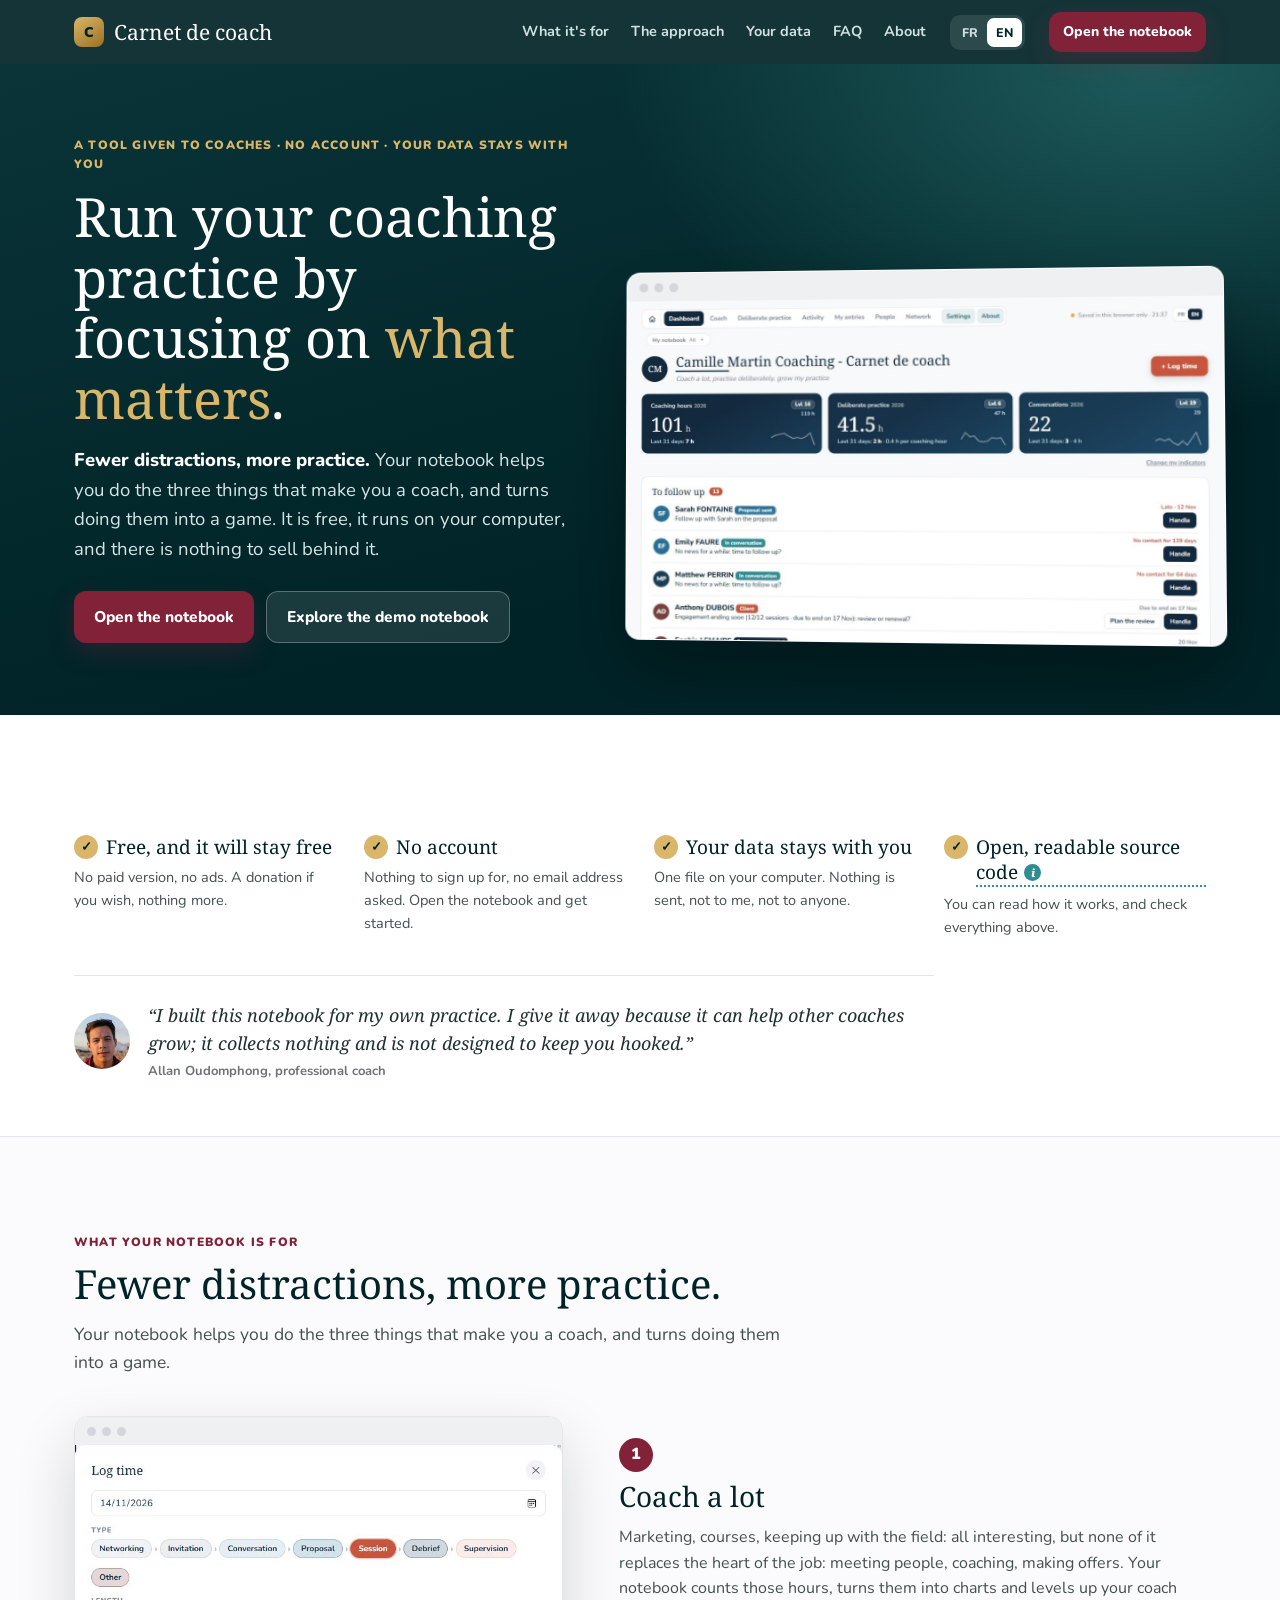
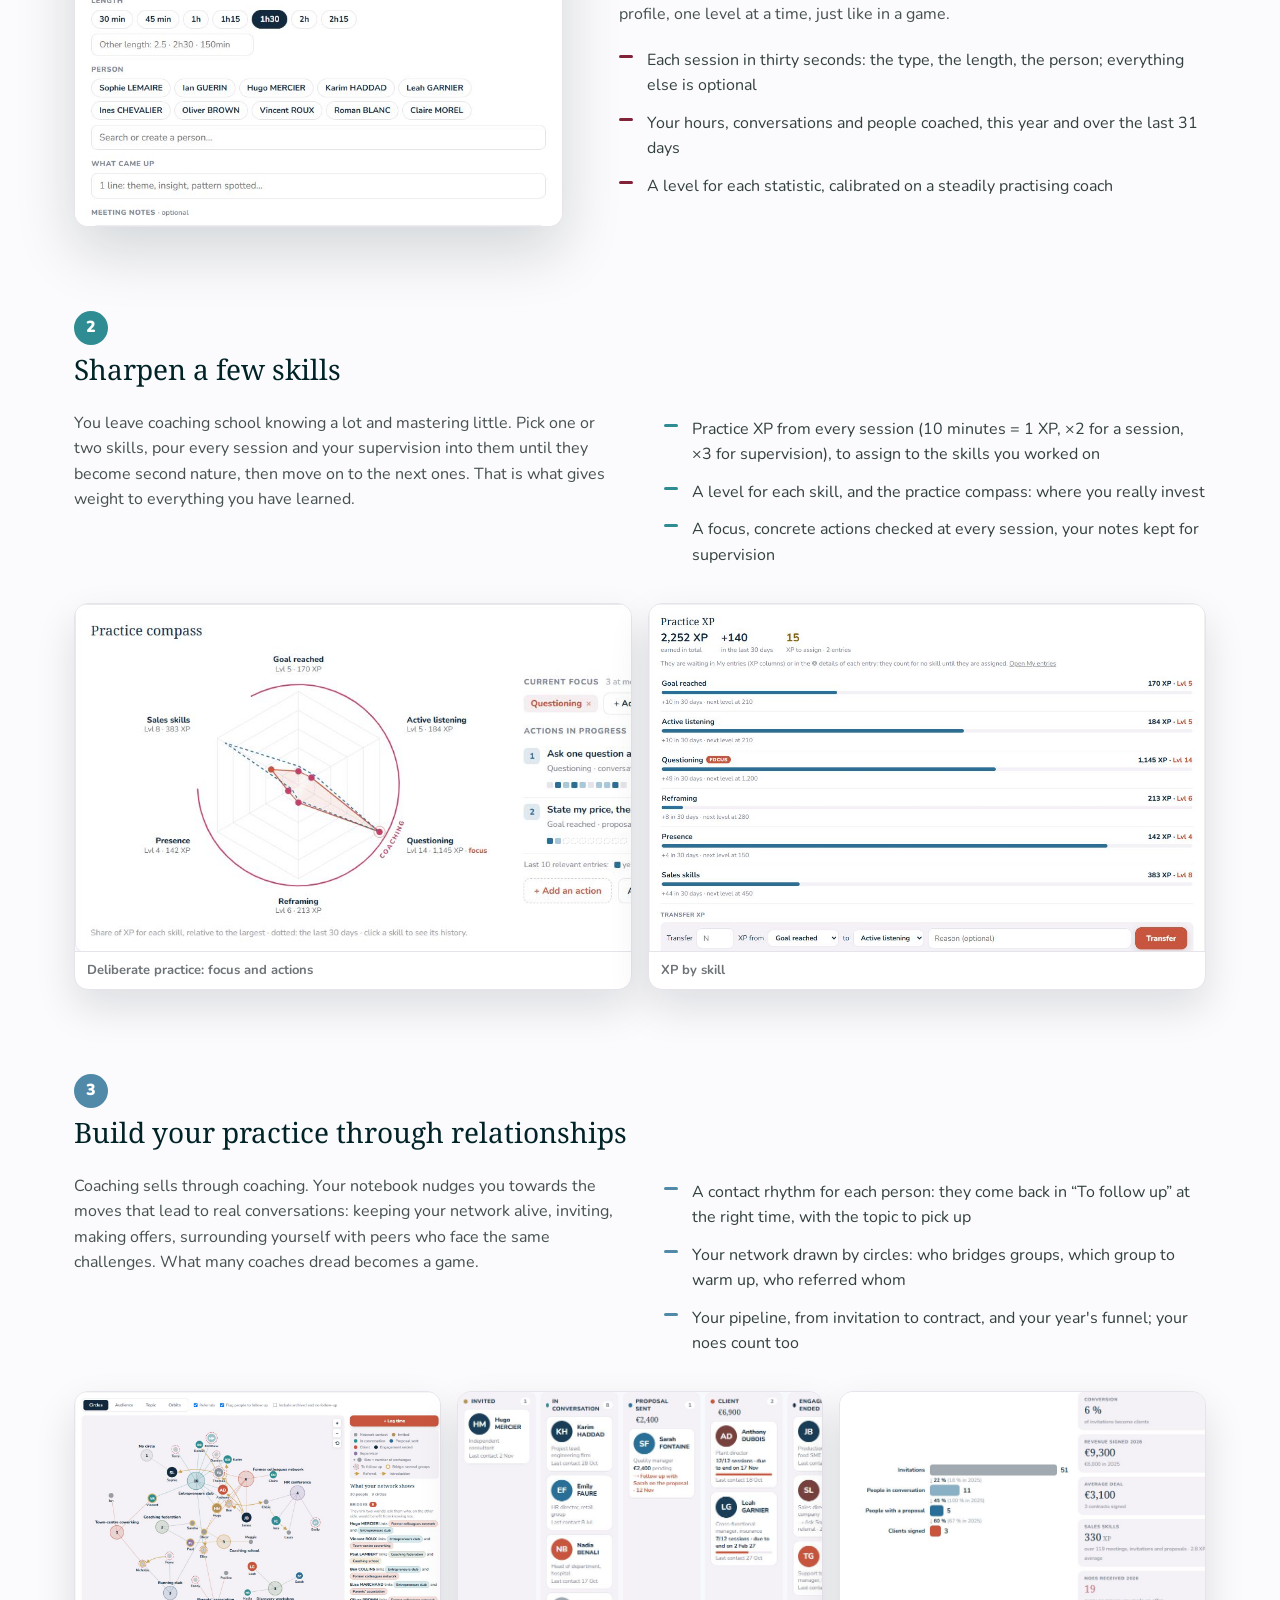
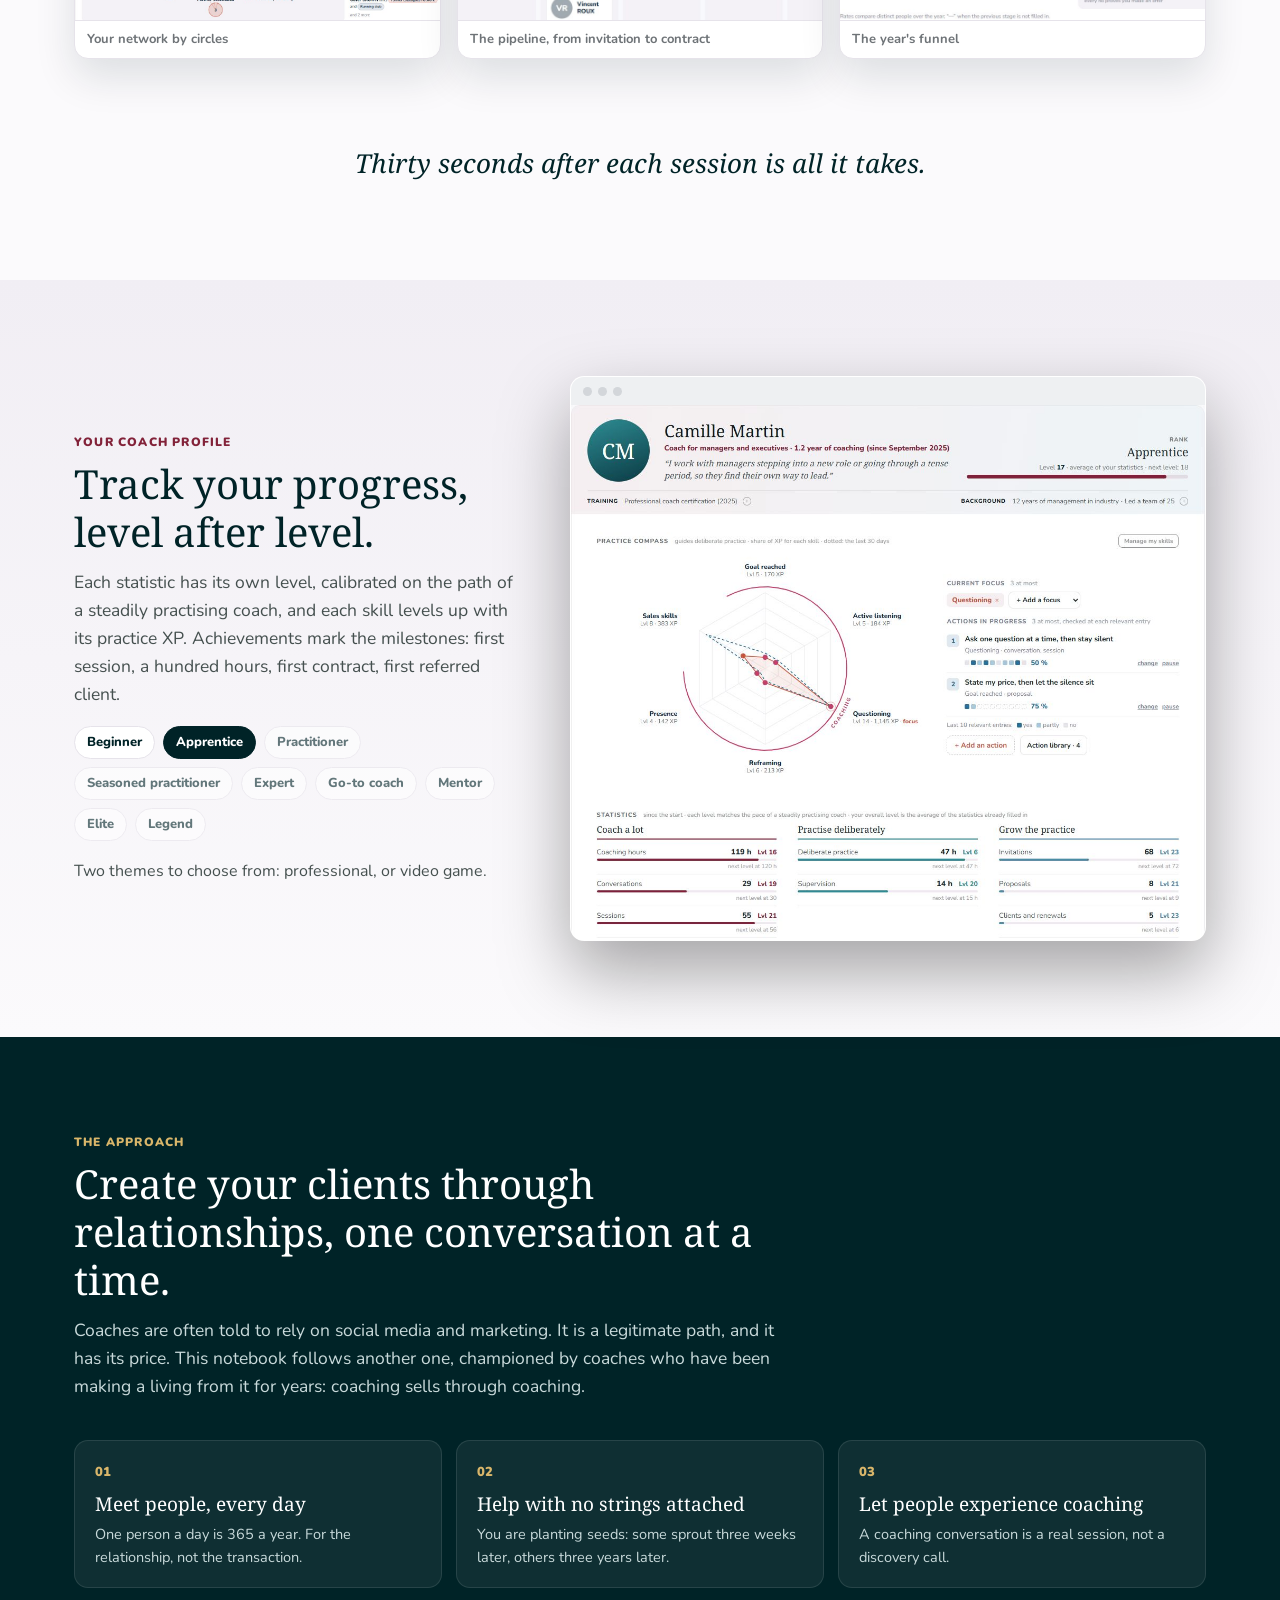
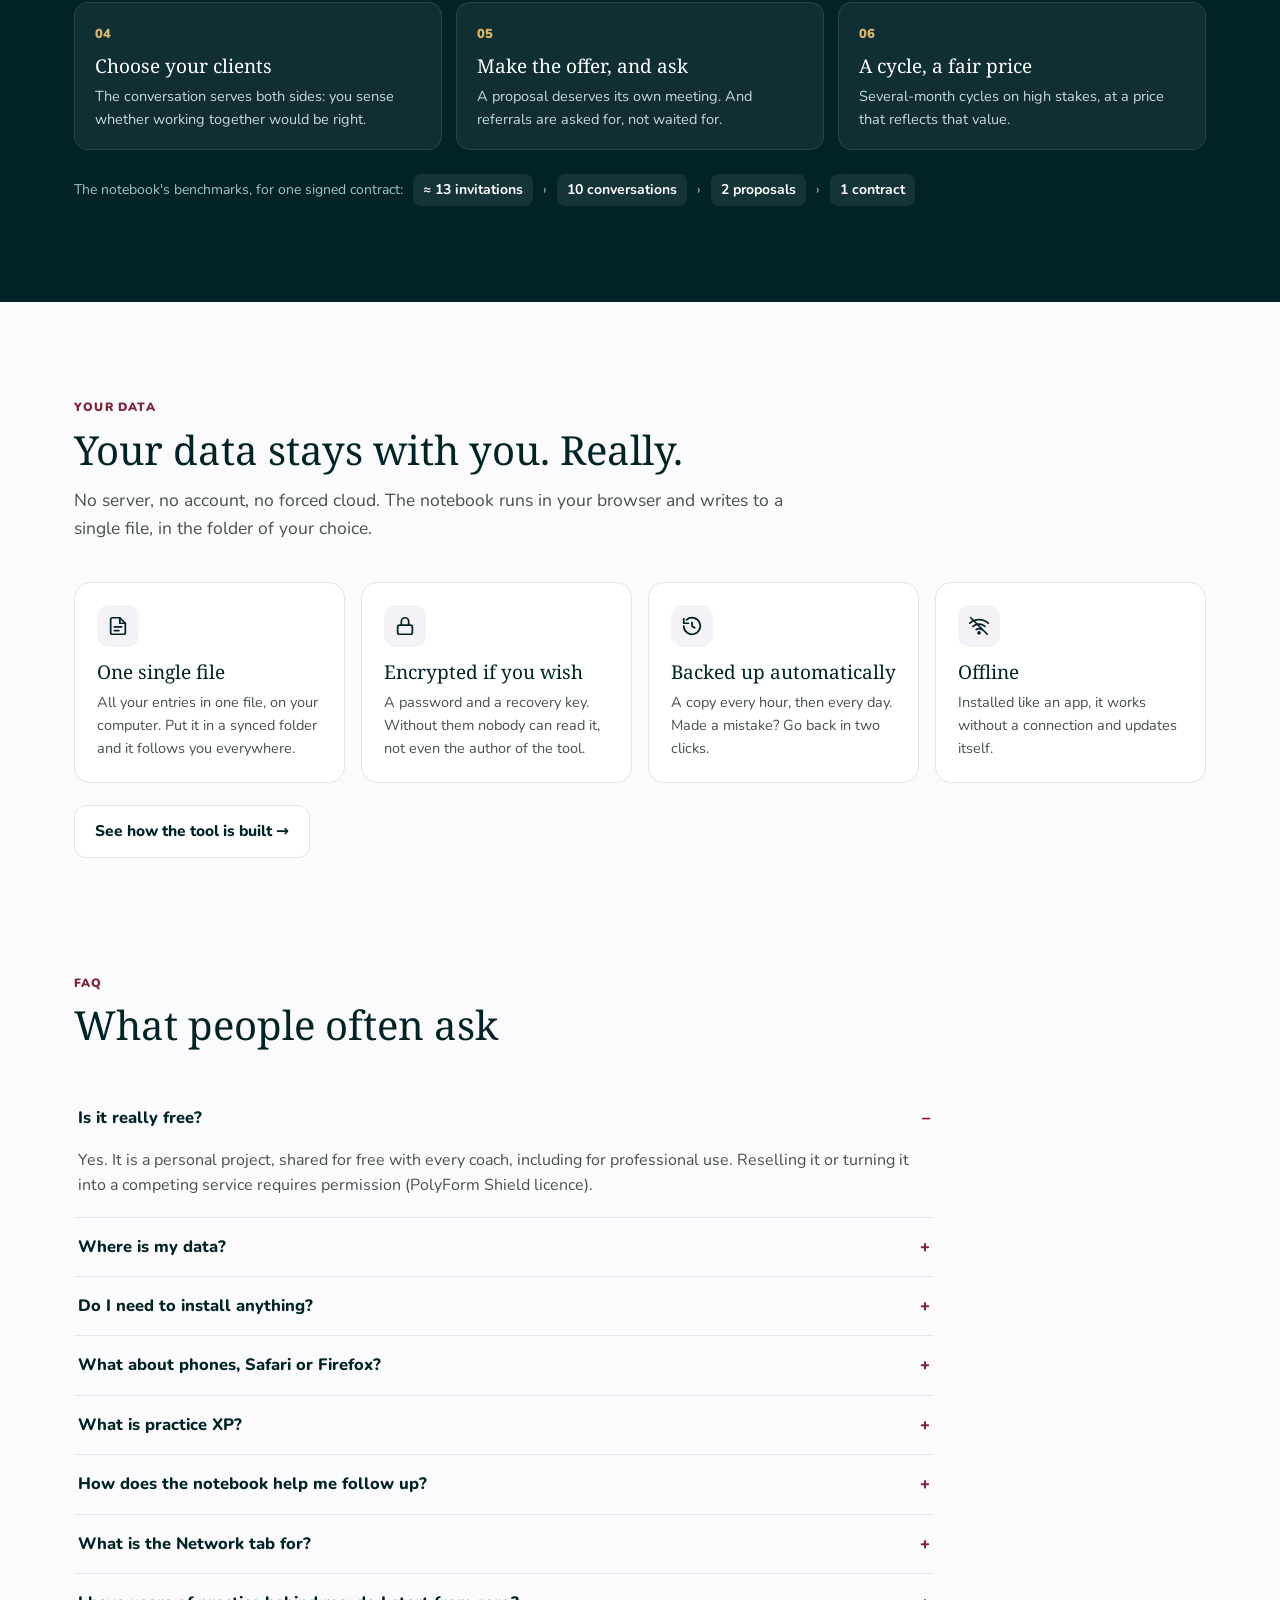
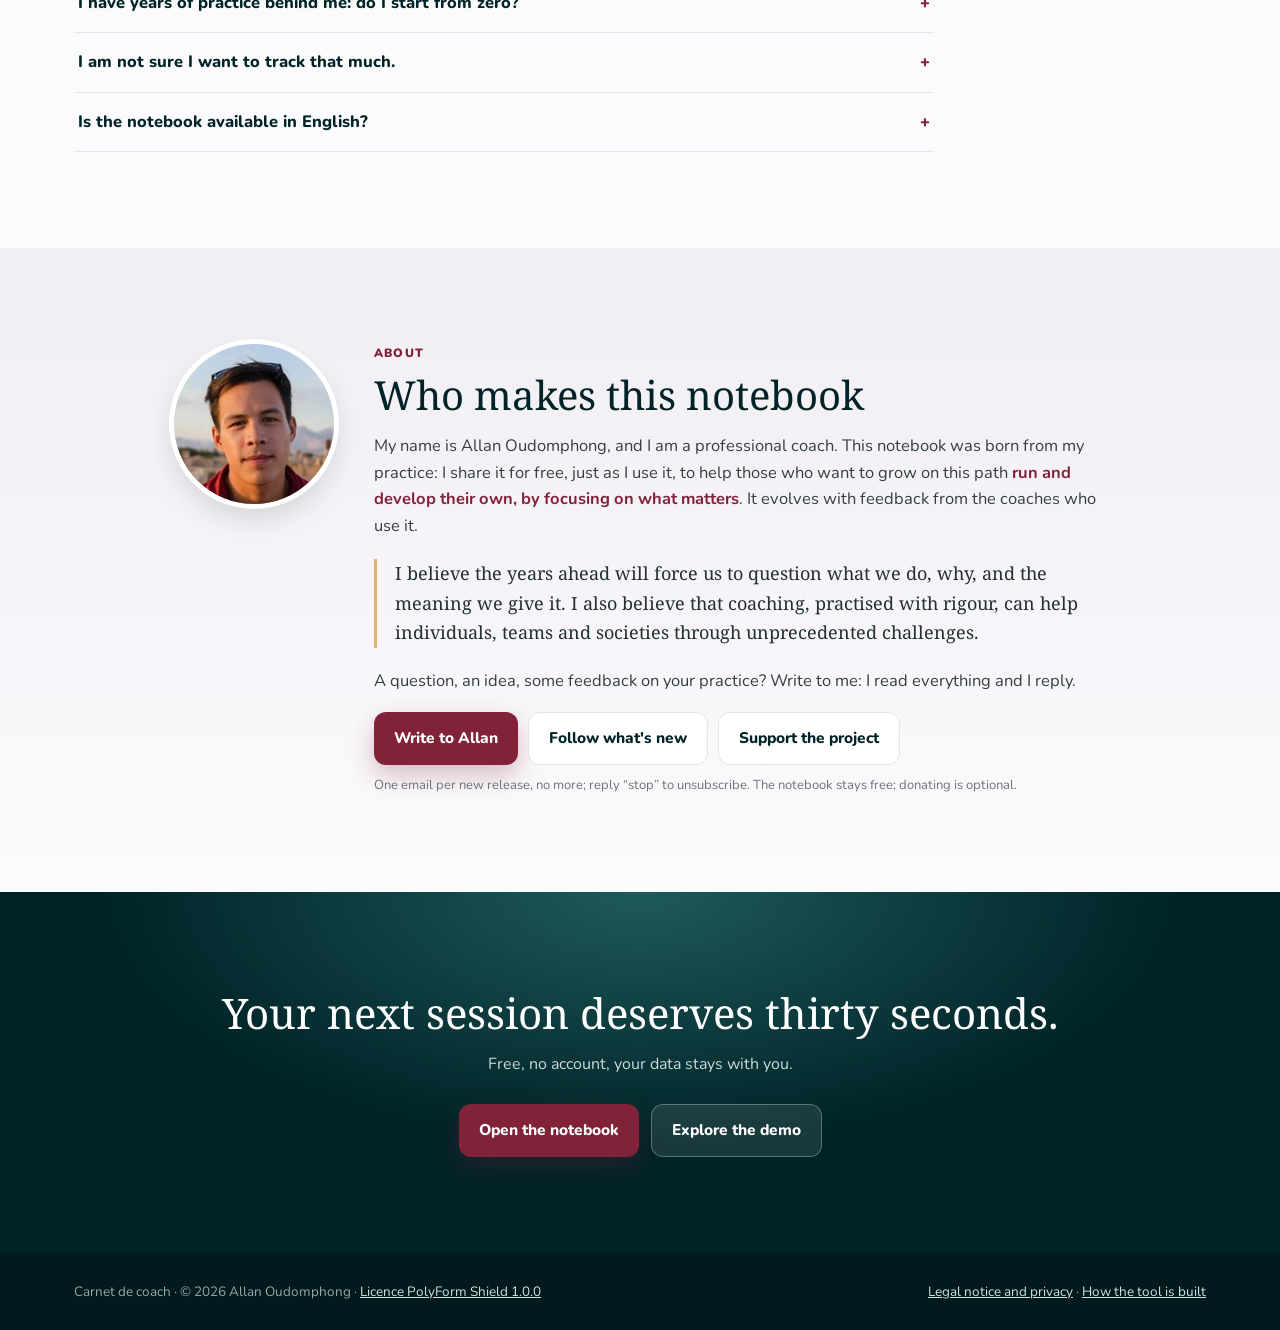
==== commit 8ab3eed5: "Site : captures des piliers ② et ③ en bande, à hauteur égale (retour n° 5) - Texte sur toute la larg" ====
--- a/index.html
+++ b/index.html
@@ -51,7 +51,6 @@
 .pil ul{list-style:none;padding:0;margin:0}.pil li{padding:6px 0 6px 28px;position:relative;color:#33403F}.pil li::before{content:'';position:absolute;left:0;top:13px;width:14px;height:3px;border-radius:2px;background:var(--c)}
 .pil .num{display:inline-grid;place-items:center;width:34px;height:34px;border-radius:50%;background:var(--c);color:#fff;font-weight:900}
 .pil .shot{box-shadow:0 24px 60px rgba(0,35,39,.16);border-color:var(--line)}
-.duo{display:grid;grid-template-columns:1fr 1fr;gap:16px;align-items:start}
 .pillars .end{font-size:clamp(20px,2.2vw,26px);font-style:italic;text-align:center;color:var(--jet);margin:0}
 .hero p.lead b{color:#fff;font-weight:800}
 /* fiche coach */
@@ -87,7 +86,7 @@
 @media(max-width:900px){
  nav.top .links{display:none}
  .hero .w,.pil,.fiche .wrap,.mob{grid-template-columns:1fr}.hero .shot{transform:none;margin-bottom:-30px}
- .pil:nth-child(even) .txt{order:0}.six,.data .g4,.g3{grid-template-columns:1fr}.duo{grid-template-columns:1fr}
+ .pil:nth-child(even) .txt{order:0}.six,.data .g4,.g3{grid-template-columns:1fr}
  .mob form{flex-direction:column}.mob input{min-width:0}
  section{padding:64px 0}.pillars{padding-top:90px}
 }
@@ -147,6 +146,22 @@
 .apropos .acts{display:flex;flex-wrap:wrap;gap:10px;margin-top:18px}
 .apropos .acts small{display:block;width:100%;color:var(--grey);font-size:13px}
 @media(max-width:900px){.apropos .wrap{grid-template-columns:1fr;gap:20px}.apropos .ph{width:120px;height:120px}}
+/* captures en bande (retour 5) */
+.pil.wide{grid-template-columns:1fr;gap:28px}
+.pil.wide .txt{order:0!important;display:grid;grid-template-columns:minmax(0,1fr) minmax(0,1fr);gap:12px 48px;align-items:start}
+.pil.wide .txt>.hd{grid-column:1/-1}
+.strip{display:grid;grid-auto-flow:column;grid-auto-columns:minmax(0,1fr);gap:16px}
+.strip figure{margin:0;min-width:0}
+.strip button{all:unset;box-sizing:border-box;display:block;width:100%;cursor:zoom-in;border-radius:14px;overflow:hidden;background:#fff;border:1px solid var(--line);box-shadow:0 18px 40px rgba(0,35,39,.12)}
+.strip button:hover{border-color:#C9C3D1}.strip button:focus-visible{outline:3px solid var(--am);outline-offset:3px}
+.strip img{width:100%;aspect-ratio:16/10;object-fit:cover;object-position:top left}
+.strip figcaption{font-size:13px;font-weight:700;color:var(--grey);padding:8px 12px;border-top:1px solid var(--line)}
+dialog.zoom{border:0;padding:0;border-radius:14px;max-width:min(1300px,94vw);max-height:92vh;overflow:auto;background:#fff}
+dialog.zoom::backdrop{background:rgba(0,26,29,.82)}
+dialog.zoom img{display:block;max-width:100%;height:auto}
+dialog.zoom form{position:sticky;top:0;display:flex;justify-content:flex-end;padding:8px;background:#fff}
+dialog.zoom .btn{padding:8px 12px}
+@media(max-width:900px){.pil.wide .txt{grid-template-columns:1fr}.strip{grid-auto-columns:82%;overflow-x:auto;scroll-snap-type:x mandatory;padding-bottom:10px}.strip figure{scroll-snap-align:start}}
 </style></head><body>
 
 <nav class="top"><div class="w">
@@ -185,16 +200,16 @@
   <div class="shot" style="max-width:520px;justify-self:center"><div class="bar"><i></i><i></i><i></i></div><img class="fr" src="assets/log-fr.jpg" alt="" loading="lazy"><img class="en" src="assets/log-en.jpg" alt="" loading="lazy"></div>
  </div>
 
- <div class="pil" style="--c:var(--teal)">
-  <div class="txt"><span class="num">2</span><h3><span class="fr">Affûter quelques compétences</span><span class="en">Sharpen a few skills</span></h3><p><span class="fr">On sort de l'école en sachant beaucoup et en maîtrisant peu. Choisis une ou deux compétences, investis-y chaque séance et ta supervision jusqu'à en faire des automatismes, puis passe aux suivantes. C'est ce qui donne du poids à tout ce que tu as appris.</span><span class="en">You leave coaching school knowing a lot and mastering little. Pick one or two skills, pour every session and your supervision into them until they become second nature, then move on to the next ones. That is what gives weight to everything you have learned.</span></p>
+ <div class="pil wide" style="--c:var(--teal)">
+  <div class="txt"><div class="hd"><span class="num">2</span><h3><span class="fr">Affûter quelques compétences</span><span class="en">Sharpen a few skills</span></h3></div><p><span class="fr">On sort de l'école en sachant beaucoup et en maîtrisant peu. Choisis une ou deux compétences, investis-y chaque séance et ta supervision jusqu'à en faire des automatismes, puis passe aux suivantes. C'est ce qui donne du poids à tout ce que tu as appris.</span><span class="en">You leave coaching school knowing a lot and mastering little. Pick one or two skills, pour every session and your supervision into them until they become second nature, then move on to the next ones. That is what gives weight to everything you have learned.</span></p>
    <ul><li><span class="fr">Des XP de pratique à chaque séance (10 minutes = 1 XP, ×2 pour une séance, ×3 pour une supervision), à répartir entre les compétences travaillées</span><span class="en">Practice XP from every session (10 minutes = 1 XP, ×2 for a session, ×3 for supervision), to assign to the skills you worked on</span></li><li><span class="fr">Un niveau par compétence, et la boussole de pratique : où tu investis vraiment</span><span class="en">A level for each skill, and the practice compass: where you really invest</span></li><li><span class="fr">Un focus, des actions concrètes vérifiées à chaque séance, tes remarques gardées pour la supervision</span><span class="en">A focus, concrete actions checked at every session, your notes kept for supervision</span></li></ul></div>
-  <div class="duo"><div class="shot" style="grid-column:1/-1"><div class="bar"><i></i><i></i><i></i></div><img class="fr" src="assets/practice-fr.jpg" alt="" loading="lazy"><img class="en" src="assets/practice-en.jpg" alt="" loading="lazy"></div><div class="shot" style="grid-column:1/-1;max-width:560px;justify-self:end"><img class="fr" src="assets/xp-fr.jpg" alt="" loading="lazy"><img class="en" src="assets/xp-en.jpg" alt="" loading="lazy"></div></div>
- </div>
-
- <div class="pil" style="--c:var(--blue)">
-  <div class="txt"><span class="num">3</span><h3><span class="fr">Créer ton activité par la relation</span><span class="en">Build your practice through relationships</span></h3><p><span class="fr">Le coaching se vend en coachant. Ton carnet te pousse aux gestes qui créent des rencontres : entretenir ton réseau, inviter, proposer, t'entourer de pairs qui partagent tes défis. Ce qu'on vit souvent comme une épreuve devient un jeu.</span><span class="en">Coaching sells through coaching. Your notebook nudges you towards the moves that lead to real conversations: keeping your network alive, inviting, making offers, surrounding yourself with peers who face the same challenges. What many coaches dread becomes a game.</span></p>
+  <div class="strip"><figure><button type="button" data-zoom><img class="fr" src="assets/practice-fr.jpg" alt="Pratique délibérée : focus et actions" loading="lazy"><img class="en" src="assets/practice-en.jpg" alt="Deliberate practice: focus and actions" loading="lazy"><figcaption><span class="fr">Pratique délibérée : focus et actions</span><span class="en">Deliberate practice: focus and actions</span></figcaption></button></figure><figure><button type="button" data-zoom><img class="fr" src="assets/xp-fr.jpg" alt="Les XP par compétence" loading="lazy"><img class="en" src="assets/xp-en.jpg" alt="XP by skill" loading="lazy"><figcaption><span class="fr">Les XP par compétence</span><span class="en">XP by skill</span></figcaption></button></figure></div>
+ </div>
+
+ <div class="pil wide" style="--c:var(--blue)">
+  <div class="txt"><div class="hd"><span class="num">3</span><h3><span class="fr">Créer ton activité par la relation</span><span class="en">Build your practice through relationships</span></h3></div><p><span class="fr">Le coaching se vend en coachant. Ton carnet te pousse aux gestes qui créent des rencontres : entretenir ton réseau, inviter, proposer, t'entourer de pairs qui partagent tes défis. Ce qu'on vit souvent comme une épreuve devient un jeu.</span><span class="en">Coaching sells through coaching. Your notebook nudges you towards the moves that lead to real conversations: keeping your network alive, inviting, making offers, surrounding yourself with peers who face the same challenges. What many coaches dread becomes a game.</span></p>
    <ul><li><span class="fr">Un rythme de contact par personne : elle revient dans « À relancer » au bon moment, avec le sujet à reprendre</span><span class="en">A contact rhythm for each person: they come back in “To follow up” at the right time, with the topic to pick up</span></li><li><span class="fr">Ton réseau dessiné par cercles : qui fait le pont, quel groupe réchauffer, qui t'a recommandé qui</span><span class="en">Your network drawn by circles: who bridges groups, which group to warm up, who referred whom</span></li><li><span class="fr">Ton pipeline, de l'invitation au contrat, et ton entonnoir de l'année ; tes non comptent aussi</span><span class="en">Your pipeline, from invitation to contract, and your year's funnel; your noes count too</span></li></ul></div>
-  <div class="duo"><div class="shot" style="grid-column:1/-1"><div class="bar"><i></i><i></i><i></i></div><img class="fr" src="assets/reseau-fr.jpg" alt="" loading="lazy"><img class="en" src="assets/reseau-en.jpg" alt="" loading="lazy"></div><div class="shot" style="grid-column:1/-1"><div class="bar"><i></i><i></i><i></i></div><img class="fr" src="assets/pipeline-fr.jpg" alt="" loading="lazy"><img class="en" src="assets/pipeline-en.jpg" alt="" loading="lazy"></div><div class="shot" style="grid-column:1/-1;max-width:560px;justify-self:end"><img class="fr" src="assets/funnel-fr.jpg" alt="" loading="lazy"><img class="en" src="assets/funnel-en.jpg" alt="" loading="lazy"></div></div>
+  <div class="strip"><figure><button type="button" data-zoom><img class="fr" src="assets/reseau-fr.jpg" alt="Ton réseau par cercles" loading="lazy"><img class="en" src="assets/reseau-en.jpg" alt="Your network by circles" loading="lazy"><figcaption><span class="fr">Ton réseau par cercles</span><span class="en">Your network by circles</span></figcaption></button></figure><figure><button type="button" data-zoom><img class="fr" src="assets/pipeline-fr.jpg" alt="Le pipeline, de l'invitation au contrat" loading="lazy"><img class="en" src="assets/pipeline-en.jpg" alt="The pipeline, from invitation to contract" loading="lazy"><figcaption><span class="fr">Le pipeline, de l'invitation au contrat</span><span class="en">The pipeline, from invitation to contract</span></figcaption></button></figure><figure><button type="button" data-zoom><img class="fr" src="assets/funnel-fr.jpg" alt="L'entonnoir de l'année" loading="lazy"><img class="en" src="assets/funnel-en.jpg" alt="The year's funnel" loading="lazy"><figcaption><span class="fr">L'entonnoir de l'année</span><span class="en">The year's funnel</span></figcaption></button></figure></div>
  </div>
  <p class="end serif"><span class="fr">Trente secondes après chaque entretien suffisent.</span><span class="en">Thirty seconds after each session is all it takes.</span></p>
 </div></section>
@@ -270,6 +285,7 @@
 </div></section>
 
 <footer><div class="w"><span>Carnet de coach · © 2026 Allan Oudomphong · <a href="https://github.com/ao-coach/carnet-de-coach/blob/main/LICENSE" target="_blank" rel="noopener"><span class="fr">Licence</span><span class="en">Licence</span> PolyForm Shield 1.0.0</a></span><span><a href="mentions.html" data-keeplang><span class="fr">Mentions légales et confidentialité</span><span class="en">Legal notice and privacy</span></a> · <a href="#" data-app-page="arch.html"><span class="fr">Comment l'outil est construit</span><span class="en">How the tool is built</span></a></span></div></footer>
+<dialog class="zoom" id="zoom" aria-label="Capture"><form method="dialog"><button class="btn o" aria-label="Fermer / Close">✕</button></form><img alt=""></dialog>
 <script>
 /* ---------- réglages du site : à compléter une seule fois ---------- */
 var APP='app/';        // l'application, dans le sous-dossier app/
@@ -308,6 +324,10 @@
  p.addEventListener('click',function(e){e.stopPropagation()});
  document.addEventListener('click',function(){if(!p.hidden)show(false)});
  document.addEventListener('keydown',function(e){if(e.key==='Escape'&&!p.hidden){show(false);b.focus()}})});
+/* captures des piliers : un clic agrandit (Échap ou clic à côté pour fermer) */
+(function(){var z=document.getElementById('zoom'),zi=z.querySelector('img');
+ document.querySelectorAll('[data-zoom]').forEach(function(b){b.addEventListener('click',function(){var i=[].filter.call(b.querySelectorAll('img'),function(x){return x.offsetParent})[0]||b.querySelector('img');zi.src=i.currentSrc||i.src;zi.alt=i.alt;z.showModal()})});
+ z.addEventListener('click',function(e){if(e.target===z)z.close()})})();
 </script>
 <script data-goatcounter="https://ao-coach.goatcounter.com/count" async src="//gc.zgo.at/count.js"></script>
 
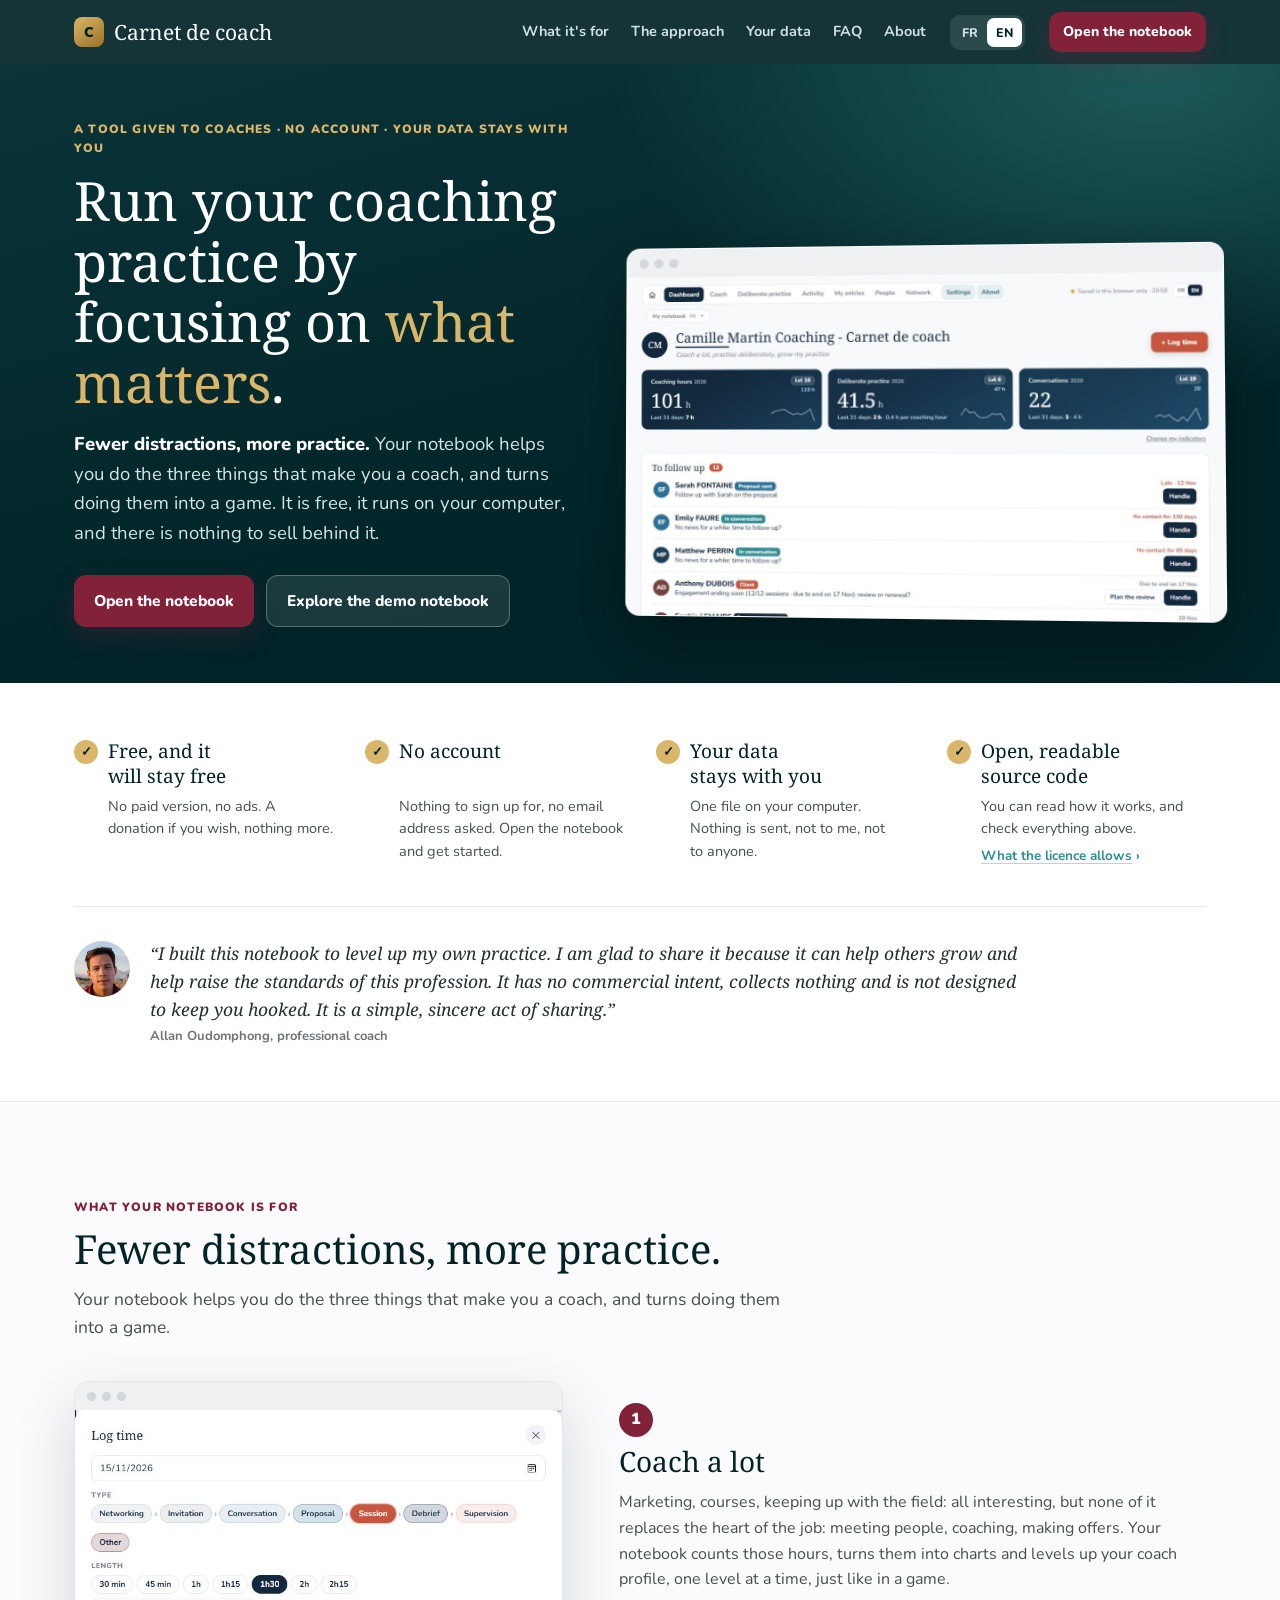
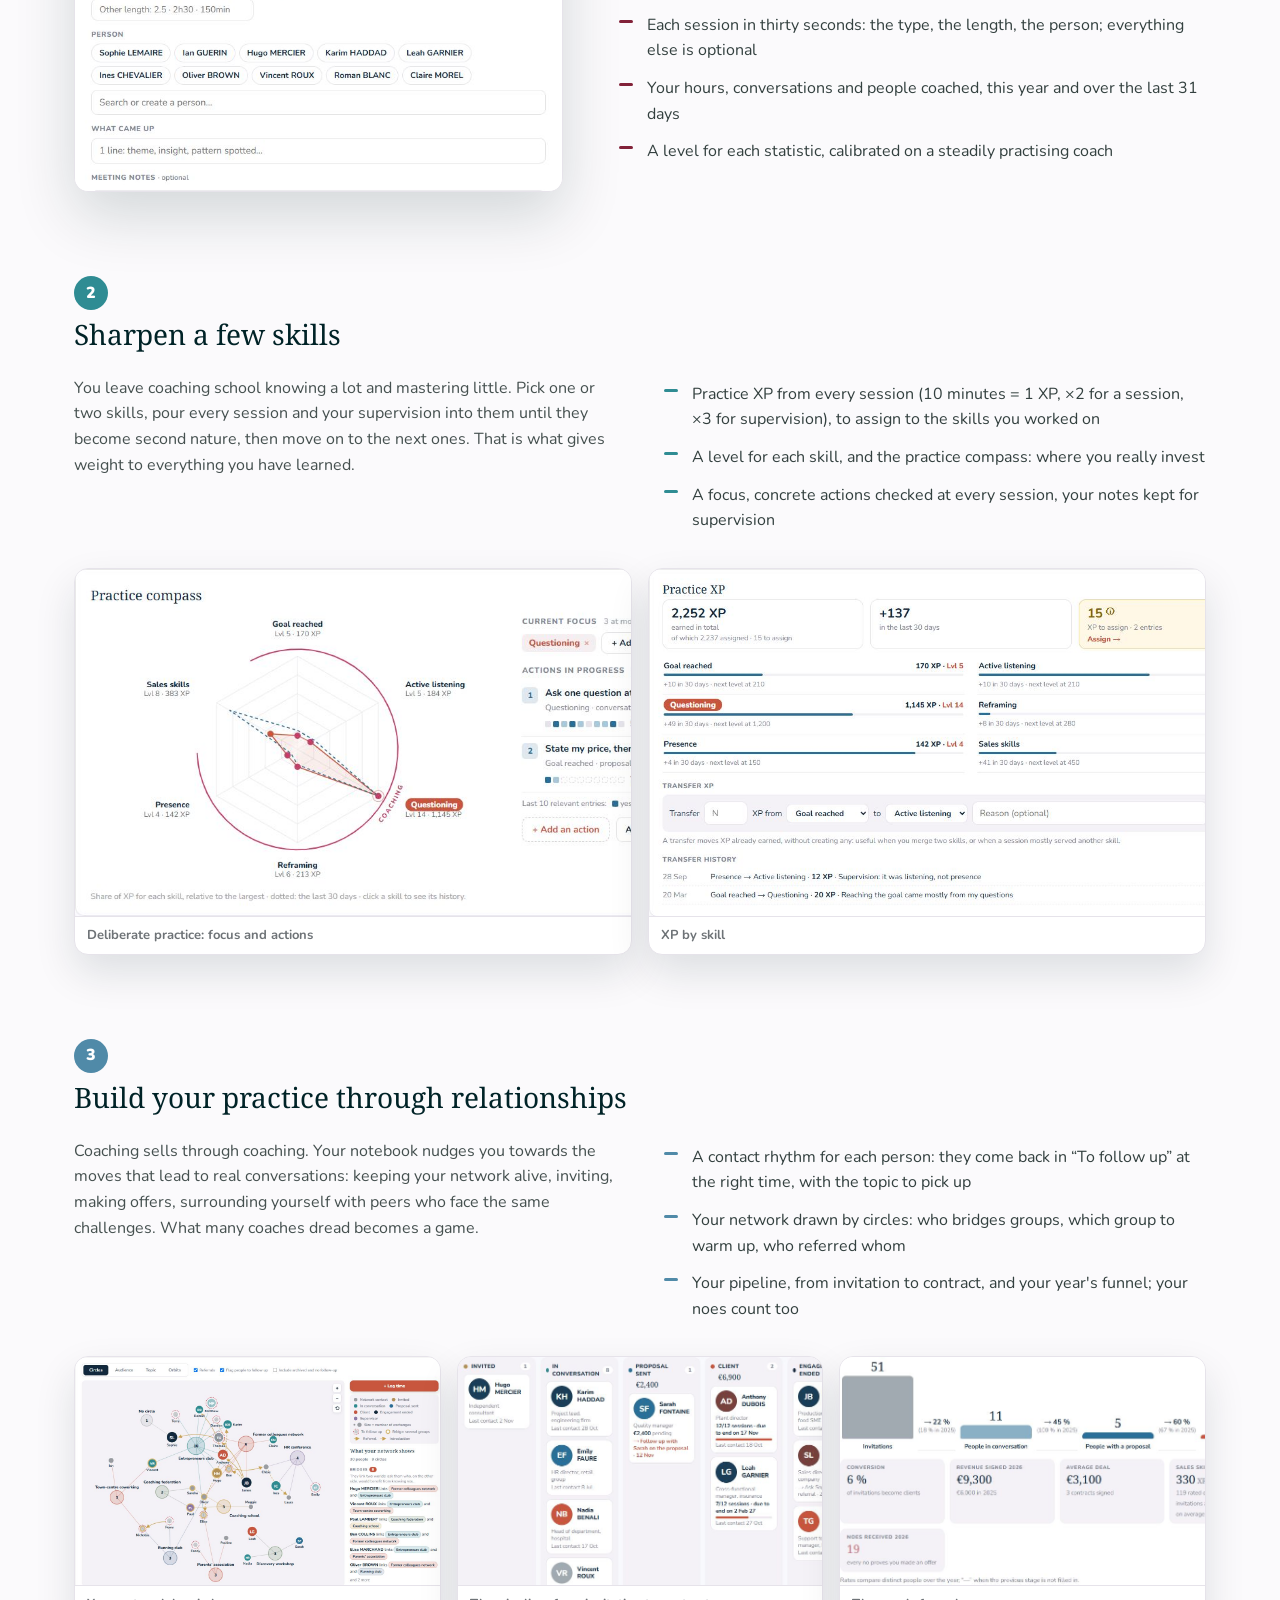
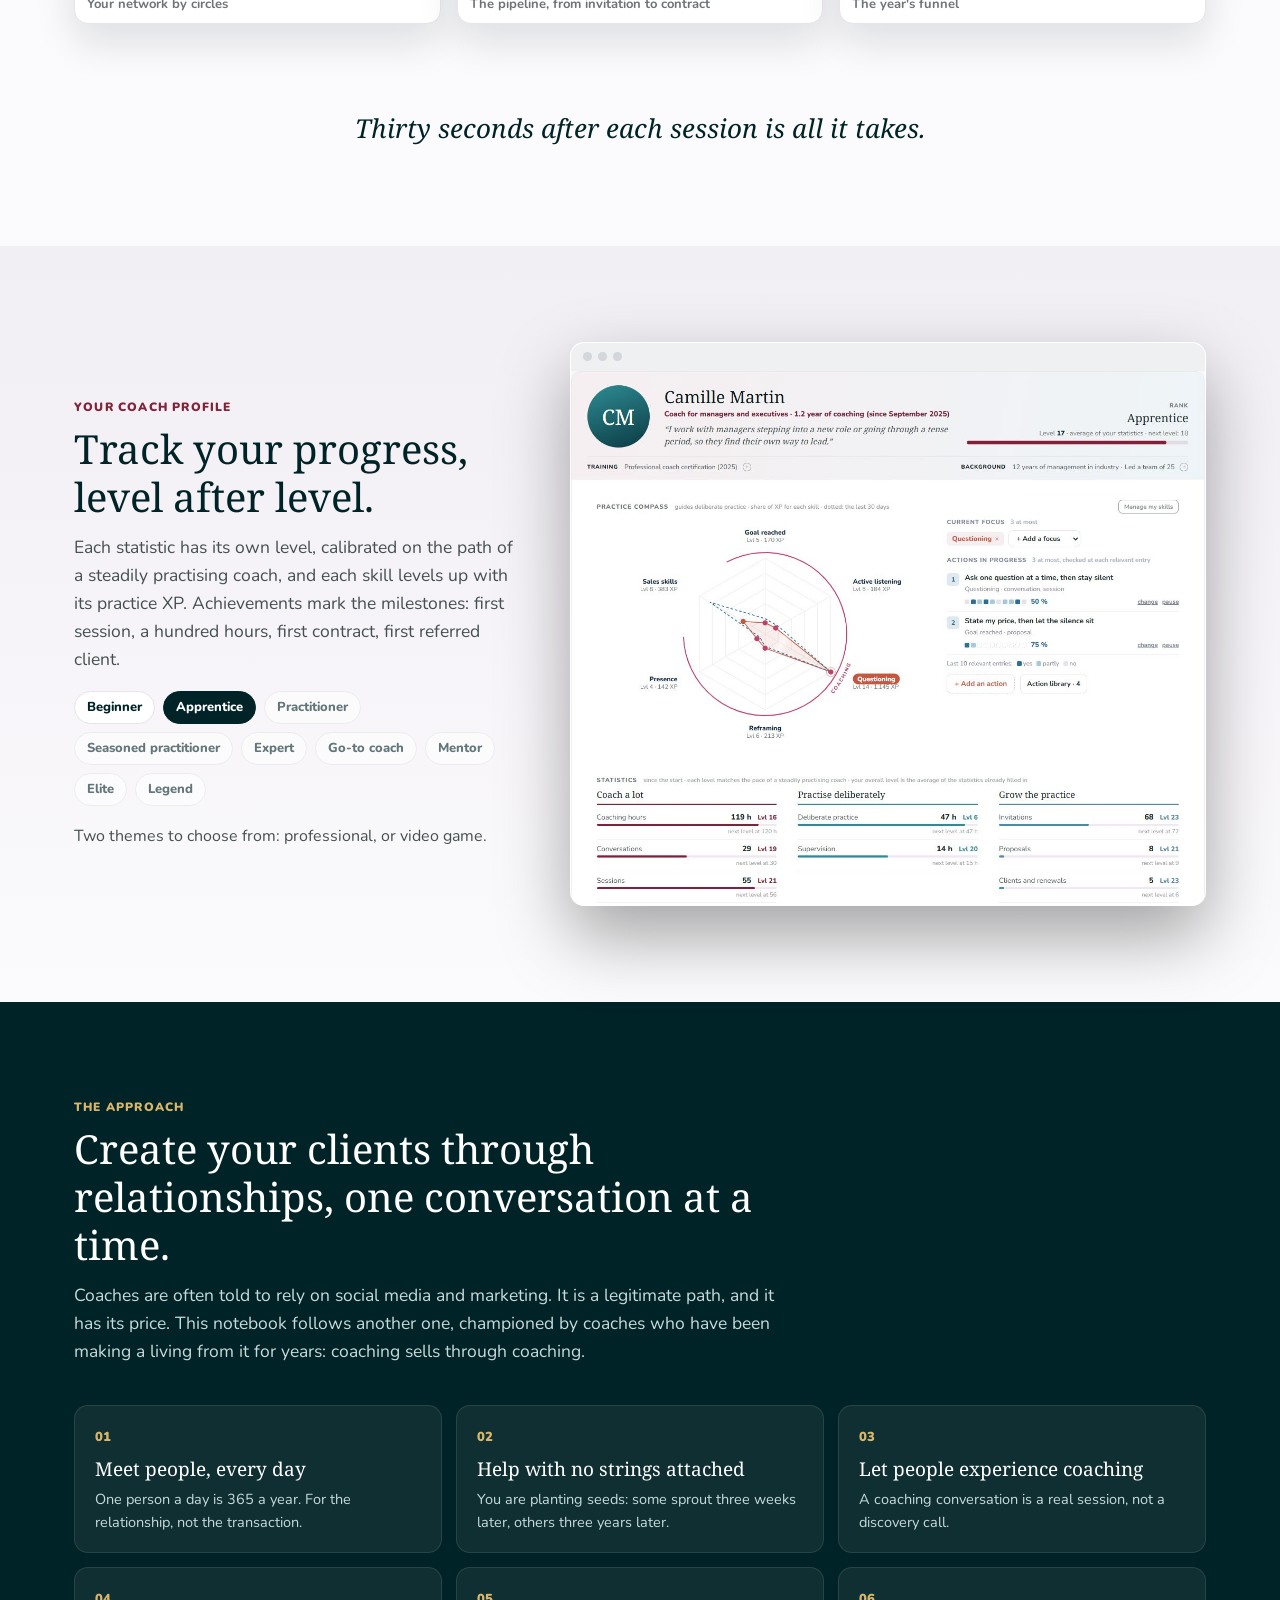
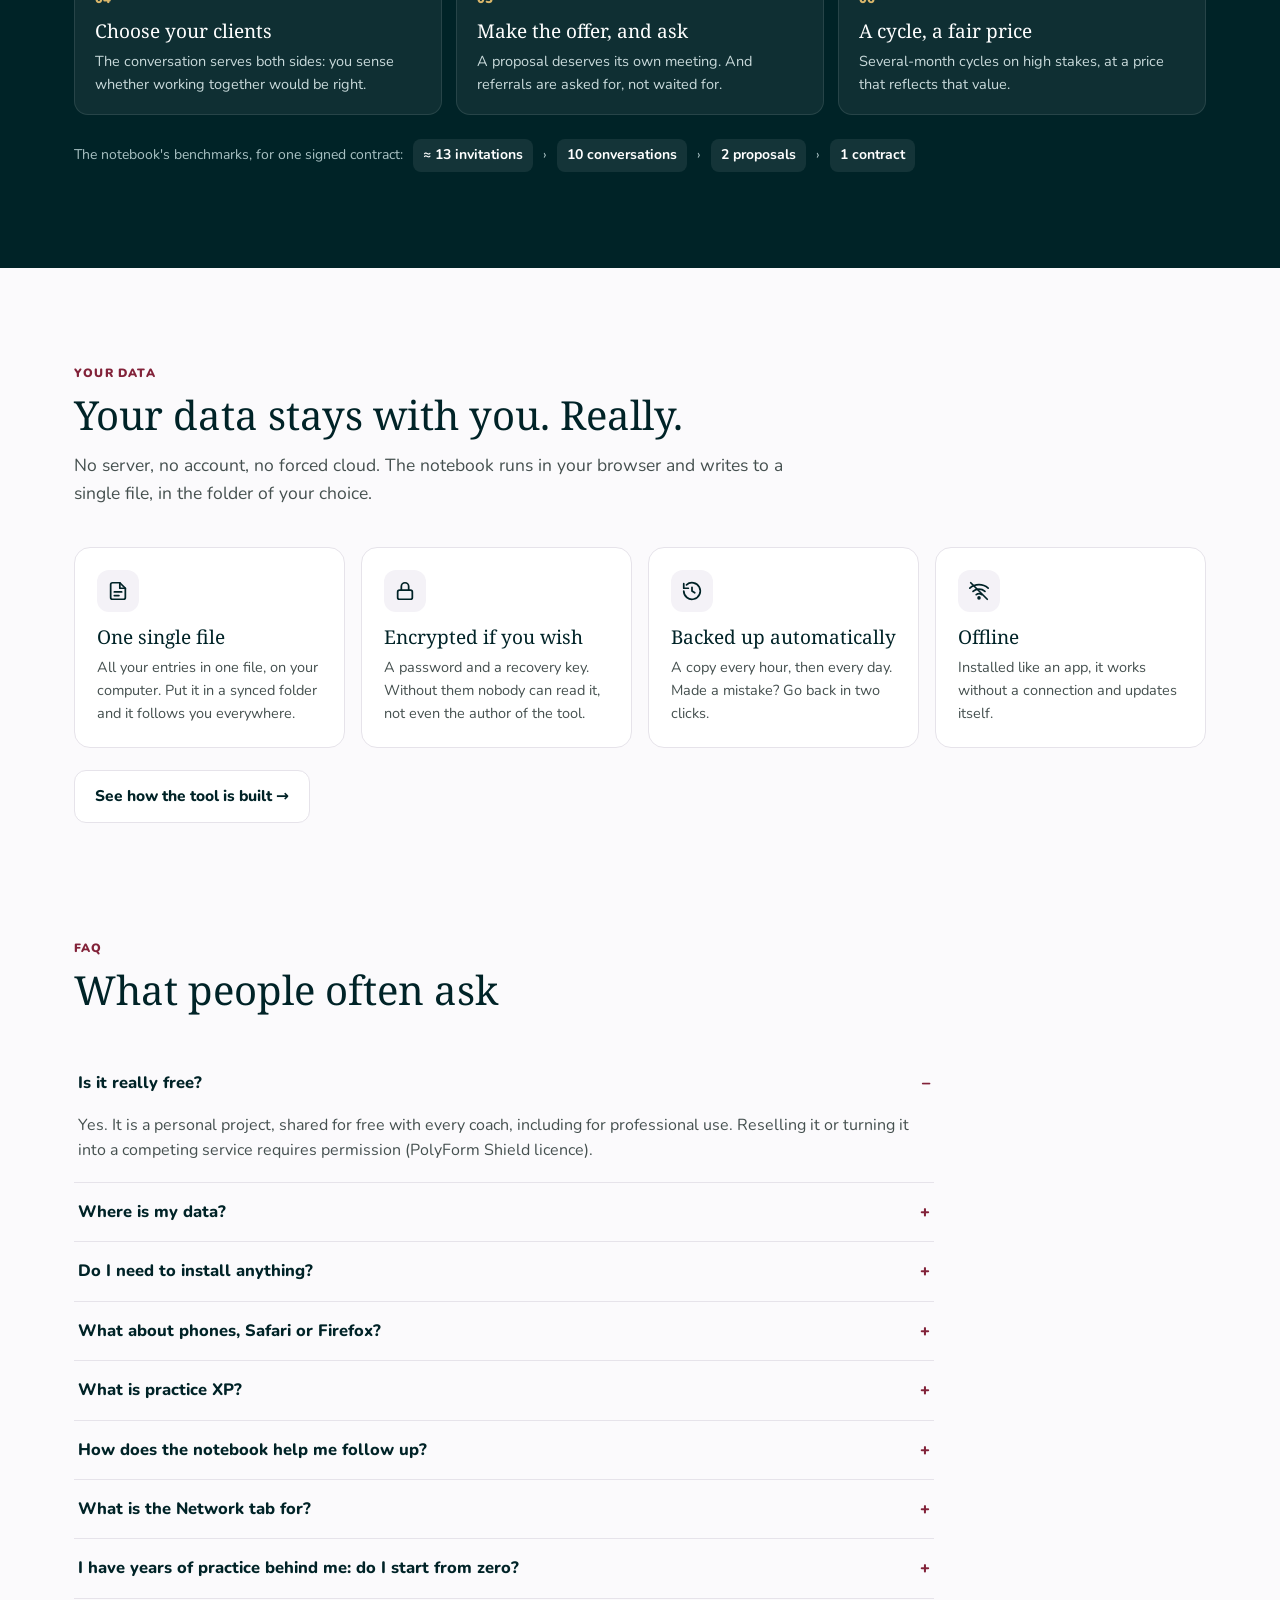
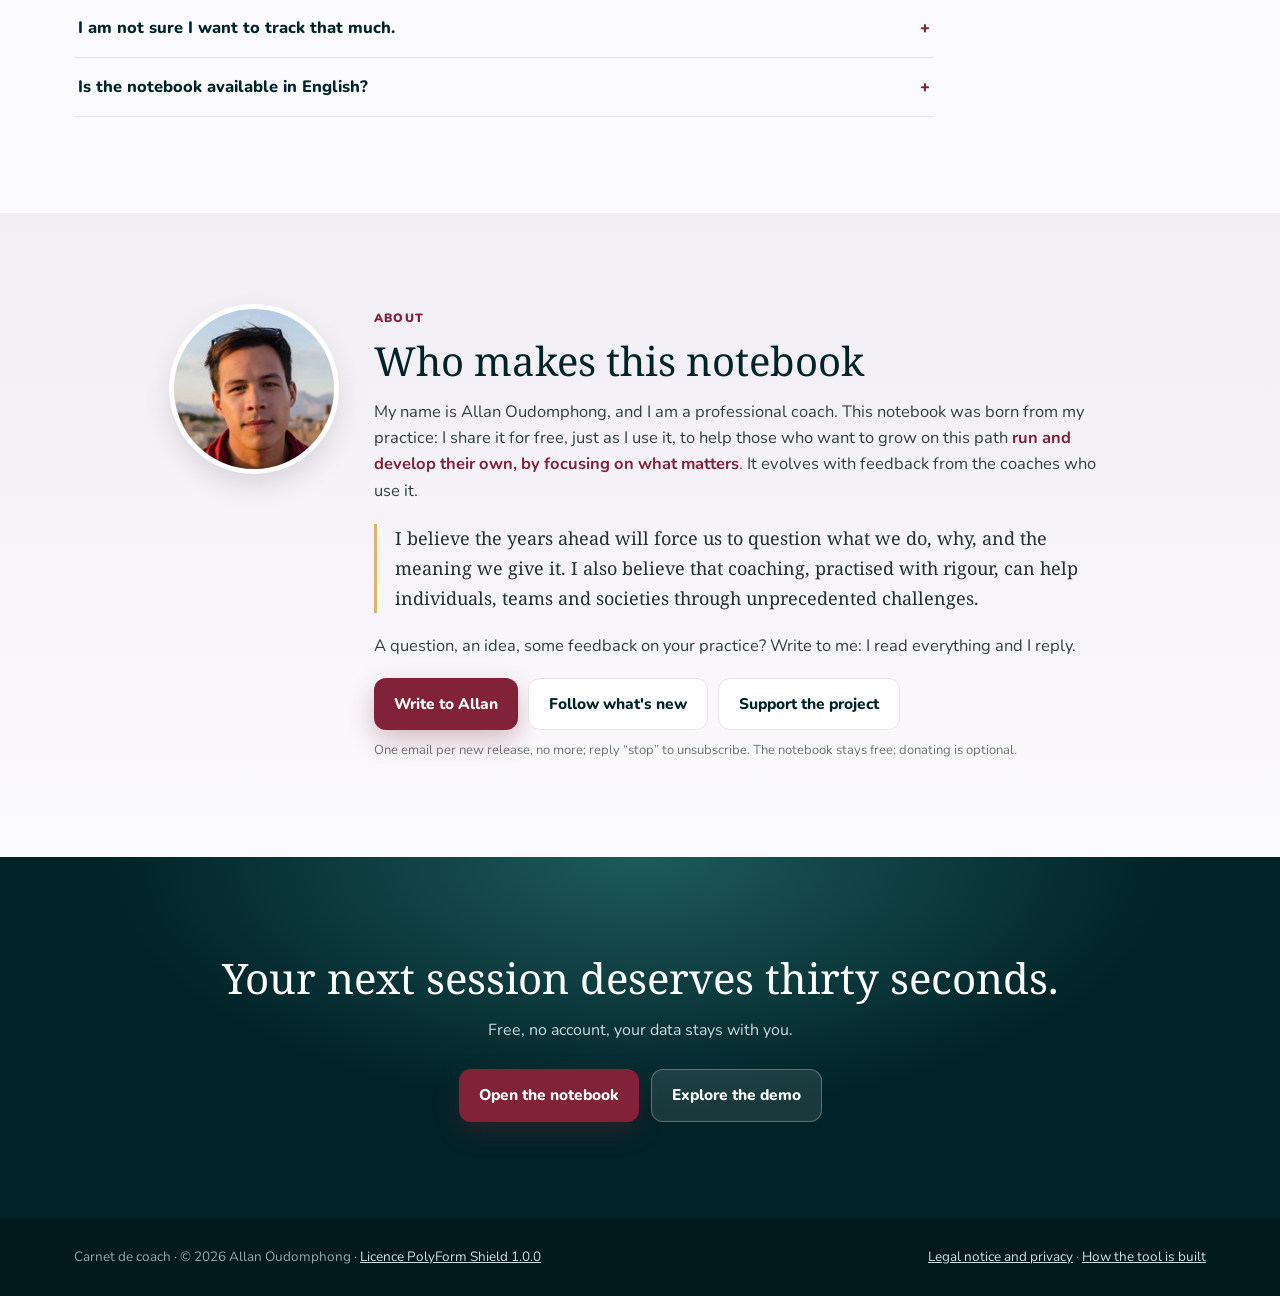
==== commit 9b17875a: "Site : section des engagements remise en forme, nouvelle citation - Espacement égal au-dessus et au-" ====
--- a/index.html
+++ b/index.html
@@ -31,7 +31,7 @@
 nav.top .btn{padding:9px 14px;font-size:14px}
 /* héros */
 .hero{background:radial-gradient(70% 90% at 90% 0%,#1E5A5B 0%,transparent 60%),linear-gradient(165deg,#0A3438 0%,var(--jet) 70%);color:#fff;overflow:hidden}
-.hero .w{display:grid;grid-template-columns:minmax(0,1fr) minmax(0,1.15fr);gap:48px;align-items:center;padding-top:72px;padding-bottom:0}
+.hero .w{display:grid;grid-template-columns:minmax(0,1fr) minmax(0,1.15fr);gap:48px;align-items:center;padding-top:56px;padding-bottom:0}
 .hero h1{font:400 clamp(34px,4.4vw,54px)/1.12 'Noto Serif',serif;margin:12px 0 18px}
 .hero h1 em{font-style:normal;color:var(--gold)}
 .hero p.lead{font-size:18.5px;color:#D5E4E5;margin:0 0 26px;max-width:520px}
@@ -97,7 +97,7 @@
 .lang{display:flex;background:rgba(255,255,255,.1);border-radius:10px;padding:3px}.lang button{border:0;background:none;color:#CFE0E2;font:800 12.5px Nunito;padding:6px 9px;border-radius:7px;cursor:pointer}.lang button.on{background:#fff;color:var(--jet)}
 .ntog{margin-left:10px;font-weight:700;cursor:pointer;white-space:nowrap}.ntog input{vertical-align:middle}
 @media(max-width:900px){nav.top .w{gap:10px}nav.top .btn{display:none}.lang{margin-left:auto}}
-.hero .w>div:first-child{padding-bottom:72px}
+.hero .w>div:first-child{padding-bottom:56px}
 .ic svg{width:22px;height:22px;stroke:var(--jet);fill:none;stroke-width:1.9;stroke-linecap:round;stroke-linejoin:round}.mob .ic svg{width:30px;height:30px}
 @media(max-width:900px){.hero .w>div:first-child{padding-bottom:20px}}
 
@@ -107,25 +107,27 @@
 .mobsec{display:none}@media(max-width:900px),(pointer:coarse){.mobsec{display:block}}
 .mobb{display:flex;gap:8px;flex-wrap:wrap}
 /* engagements (retour 6) */
-.eng{background:#fff;border-bottom:1px solid var(--line);padding:120px 0 56px}
-.eng .g4e{display:grid;grid-template-columns:repeat(4,minmax(0,1fr));gap:28px}
-.eng .e{position:relative}
-.eng .e>b{display:flex;align-items:flex-start;gap:8px;font:400 19px/1.3 'Noto Serif',serif;margin:0 0 6px}
-.eng .e>b::before{content:'✓';flex:none;display:grid;place-items:center;width:24px;height:24px;border-radius:50%;background:var(--gold);color:var(--jet);font:900 13px/1 Nunito}
-.eng .e p{margin:0;color:#45504F;font-size:14.5px}
-.eng .sigq{margin:36px 0 0;padding-top:26px;border-top:1px solid var(--line);display:flex;gap:18px;align-items:center;max-width:860px}
-.eng .sigq img{width:56px;height:56px;border-radius:50%;object-fit:cover;flex:none}
-.eng .sigq q{display:block;font:italic 400 18px/1.55 'Noto Serif',serif;color:#22302F;quotes:'« ' ' »'}
+.eng{background:#fff;border-bottom:1px solid var(--line);padding:56px 0}
+.eng .g4e{display:grid;grid-template-columns:repeat(4,minmax(0,1fr));column-gap:32px;row-gap:24px}
+.eng .e{position:relative;display:grid;grid-template-columns:24px minmax(0,1fr);grid-template-rows:subgrid;grid-row:span 2;column-gap:10px;row-gap:6px}
+.eng .e::before{content:'✓';grid-column:1;grid-row:1;display:grid;place-items:center;width:24px;height:24px;margin-top:1px;border-radius:50%;background:var(--gold);color:var(--jet);font:900 13px/1 Nunito}
+.eng .e>b{grid-column:2;font:400 19px/1.3 'Noto Serif',serif;text-wrap:balance}
+.eng .e>p,.eng .e>.p{grid-column:2;margin:0;color:#45504F;font-size:14.5px;line-height:1.55;text-wrap:pretty}
+.eng .sigq{margin:40px 0 0;padding-top:32px;border-top:1px solid var(--line);display:flex;gap:20px;align-items:flex-start}
+.eng .sigq img{width:56px;height:56px;border-radius:50%;object-fit:cover;flex:none;margin-top:2px}
+.eng .sigq>div{max-width:880px}
+.eng .sigq q{display:block;font:italic 400 17.5px/1.6 'Noto Serif',serif;color:#22302F;quotes:'« ' ' »';text-wrap:pretty}
 html[data-lang=en] .eng .sigq q{quotes:'“' '”'}
 .eng .sigq .by{display:block;margin-top:4px;font:700 13px Nunito;color:var(--grey)}
 .pillars{padding-top:96px}
-@media(max-width:900px){.eng{padding:70px 0 40px}.eng .g4e{grid-template-columns:1fr 1fr;gap:20px}.pillars{padding-top:64px}}
+@media(max-width:900px){.eng{padding:40px 0}.eng .g4e{grid-template-columns:1fr 1fr;column-gap:24px;row-gap:20px}.pillars{padding-top:64px}}
 @media(max-width:560px){.eng .g4e{grid-template-columns:1fr}.eng .sigq{align-items:flex-start}}
 /* infobulle de licence (retour 7) */
 .tip{display:inline}
-.tip>button{all:unset;cursor:pointer;border-bottom:2px dotted var(--teal)}
-.tip>button::after{content:'i';display:inline-grid;place-items:center;width:17px;height:17px;margin-left:6px;border-radius:50%;background:var(--teal);color:#fff;font:italic 900 11px/1 'Noto Serif',serif;vertical-align:2px}
-.tip>button:hover{color:var(--teal)}
+.tip>button{all:unset;cursor:pointer;display:inline-block;margin-top:6px;color:var(--teal);font:700 13.5px Nunito,sans-serif;text-decoration:underline;text-decoration-color:rgba(47,140,147,.35);text-underline-offset:3px}
+.tip>button::after{content:'›';display:inline-block;margin-left:4px;transition:transform .15s}
+.tip>button[aria-expanded=true]::after{transform:rotate(90deg)}
+.tip>button:hover{text-decoration-color:var(--teal)}
 .tip>button:focus-visible{outline:2px solid var(--am);outline-offset:3px;border-radius:3px}
 .tip .pop{position:absolute;z-index:30;right:0;top:calc(100% + 10px);width:min(340px,calc(100vw - 32px));background:var(--jet);color:#fff;border-radius:14px;padding:16px 18px;box-shadow:0 18px 40px rgba(0,35,39,.3);font:600 14px/1.5 Nunito,sans-serif;text-align:left}
 .tip .pop[hidden]{display:none}
@@ -186,9 +188,9 @@
   <div class="e"><b><span class="fr">Gratuit, et il le restera</span><span class="en">Free, and it will stay free</span></b><p><span class="fr">Pas de version payante, pas de publicité. Un don si tu le souhaites, rien de plus.</span><span class="en">No paid version, no ads. A donation if you wish, nothing more.</span></p></div>
   <div class="e"><b><span class="fr">Sans compte</span><span class="en">No account</span></b><p><span class="fr">Rien à créer, aucune adresse demandée. Tu ouvres le carnet et tu commences.</span><span class="en">Nothing to sign up for, no email address asked. Open the notebook and get started.</span></p></div>
   <div class="e"><b><span class="fr">Tes données restent chez toi</span><span class="en">Your data stays with you</span></b><p><span class="fr">Un fichier sur ton ordinateur. Rien n'est envoyé, ni à moi ni à personne.</span><span class="en">One file on your computer. Nothing is sent, not to me, not to anyone.</span></p></div>
-  <div class="e"><b><span class="tip"><button type="button" aria-expanded="false" aria-controls="licPop"><span class="fr">Code source ouvert et consultable</span><span class="en">Open, readable source code</span></button><span class="pop" id="licPop" role="dialog" aria-labelledby="licT" hidden><strong id="licT"><span class="fr">Licence</span><span class="en">Licence:</span> PolyForm Shield 1.0.0</strong><ul><li class="y"><span class="fr">L'utiliser gratuitement, y compris pour ton activité</span><span class="en">Use it for free, including for your business</span></li><li class="y"><span class="fr">Lire son code</span><span class="en">Read its code</span></li><li class="y"><span class="fr">Le modifier pour ton usage</span><span class="en">Modify it for your own use</span></li><li class="y"><span class="fr">Le partager, avec sa licence</span><span class="en">Share it, with its licence</span></li><li class="n"><span class="fr">T'en servir pour créer ou vendre un outil concurrent</span><span class="en">Use it to build or sell a competing tool</span></li></ul><small><span class="fr">Ce n'est donc pas de l'« open source » au sens strict : la licence interdit la concurrence.</span><span class="en">So it is not “open source” in the strict sense: the licence forbids competing use.</span></small><a href="https://github.com/ao-coach/carnet-de-coach/blob/main/LICENSE" target="_blank" rel="noopener"><span class="fr">Lire la licence</span><span class="en">Read the licence</span></a> · <a href="https://github.com/ao-coach/carnet-de-coach" target="_blank" rel="noopener" data-goatcounter-click="code-source"><span class="fr">Voir le code</span><span class="en">See the code</span></a></span></span></b><p><span class="fr">Tu peux lire comment il fonctionne, et vérifier tout ce qui précède.</span><span class="en">You can read how it works, and check everything above.</span></p></div>
- </div>
- <div class="sigq"><img src="assets/allan.jpg" alt="" loading="lazy"><div><q><span class="fr">J'ai construit ce carnet pour ma propre pratique. Je le donne parce qu'il peut aider d'autres coachs à progresser ; il ne collecte rien et ne cherche pas à te retenir.</span><span class="en">I built this notebook for my own practice. I give it away because it can help other coaches grow; it collects nothing and is not designed to keep you hooked.</span></q><span class="by">Allan Oudomphong, <span class="fr">coach professionnel</span><span class="en">professional coach</span></span></div></div>
+  <div class="e"><b><span class="fr">Code source ouvert et consultable</span><span class="en">Open, readable source code</span></b><div class="p"><span class="fr">Tu peux lire comment il fonctionne, et vérifier tout ce qui précède.</span><span class="en">You can read how it works, and check everything above.</span><br><span class="tip"><button type="button" aria-expanded="false" aria-controls="licPop"><span class="fr">Ce que permet la licence</span><span class="en">What the licence allows</span></button><span class="pop" id="licPop" role="dialog" aria-labelledby="licT" hidden><strong id="licT"><span class="fr">Licence</span><span class="en">Licence:</span> PolyForm Shield 1.0.0</strong><ul><li class="y"><span class="fr">L'utiliser gratuitement, y compris pour ton activité</span><span class="en">Use it for free, including for your business</span></li><li class="y"><span class="fr">Lire son code</span><span class="en">Read its code</span></li><li class="y"><span class="fr">Le modifier pour ton usage</span><span class="en">Modify it for your own use</span></li><li class="y"><span class="fr">Le partager, avec sa licence</span><span class="en">Share it, with its licence</span></li><li class="n"><span class="fr">T'en servir pour créer ou vendre un outil concurrent</span><span class="en">Use it to build or sell a competing tool</span></li></ul><small><span class="fr">Ce n'est donc pas de l'« open source » au sens strict : la licence interdit la concurrence.</span><span class="en">So it is not “open source” in the strict sense: the licence forbids competing use.</span></small><a href="https://github.com/ao-coach/carnet-de-coach/blob/main/LICENSE" target="_blank" rel="noopener"><span class="fr">Lire la licence</span><span class="en">Read the licence</span></a> · <a href="https://github.com/ao-coach/carnet-de-coach" target="_blank" rel="noopener" data-goatcounter-click="code-source"><span class="fr">Voir le code</span><span class="en">See the code</span></a></span></span></div></div>
+ </div>
+ <div class="sigq"><img src="assets/allan.jpg" alt="" loading="lazy"><div><q><span class="fr">J'ai construit ce carnet pour monter des niveaux dans ma propre pratique. Je le partage volontiers parce qu'il peut en aider d'autres à progresser et contribuer à développer l'exigence de ce métier. Il n'a aucune intention commerciale, ne collecte rien et ne cherche pas à te retenir. C'est un geste de partage sincère et simple.</span><span class="en">I built this notebook to level up my own practice. I am glad to share it because it can help others grow and help raise the standards of this profession. It has no commercial intent, collects nothing and is not designed to keep you hooked. It is a simple, sincere act of sharing.</span></q><span class="by">Allan Oudomphong, <span class="fr">coach professionnel</span><span class="en">professional coach</span></span></div></div>
 </div></section>
 
 <section class="pillars" id="piliers"><div class="w">
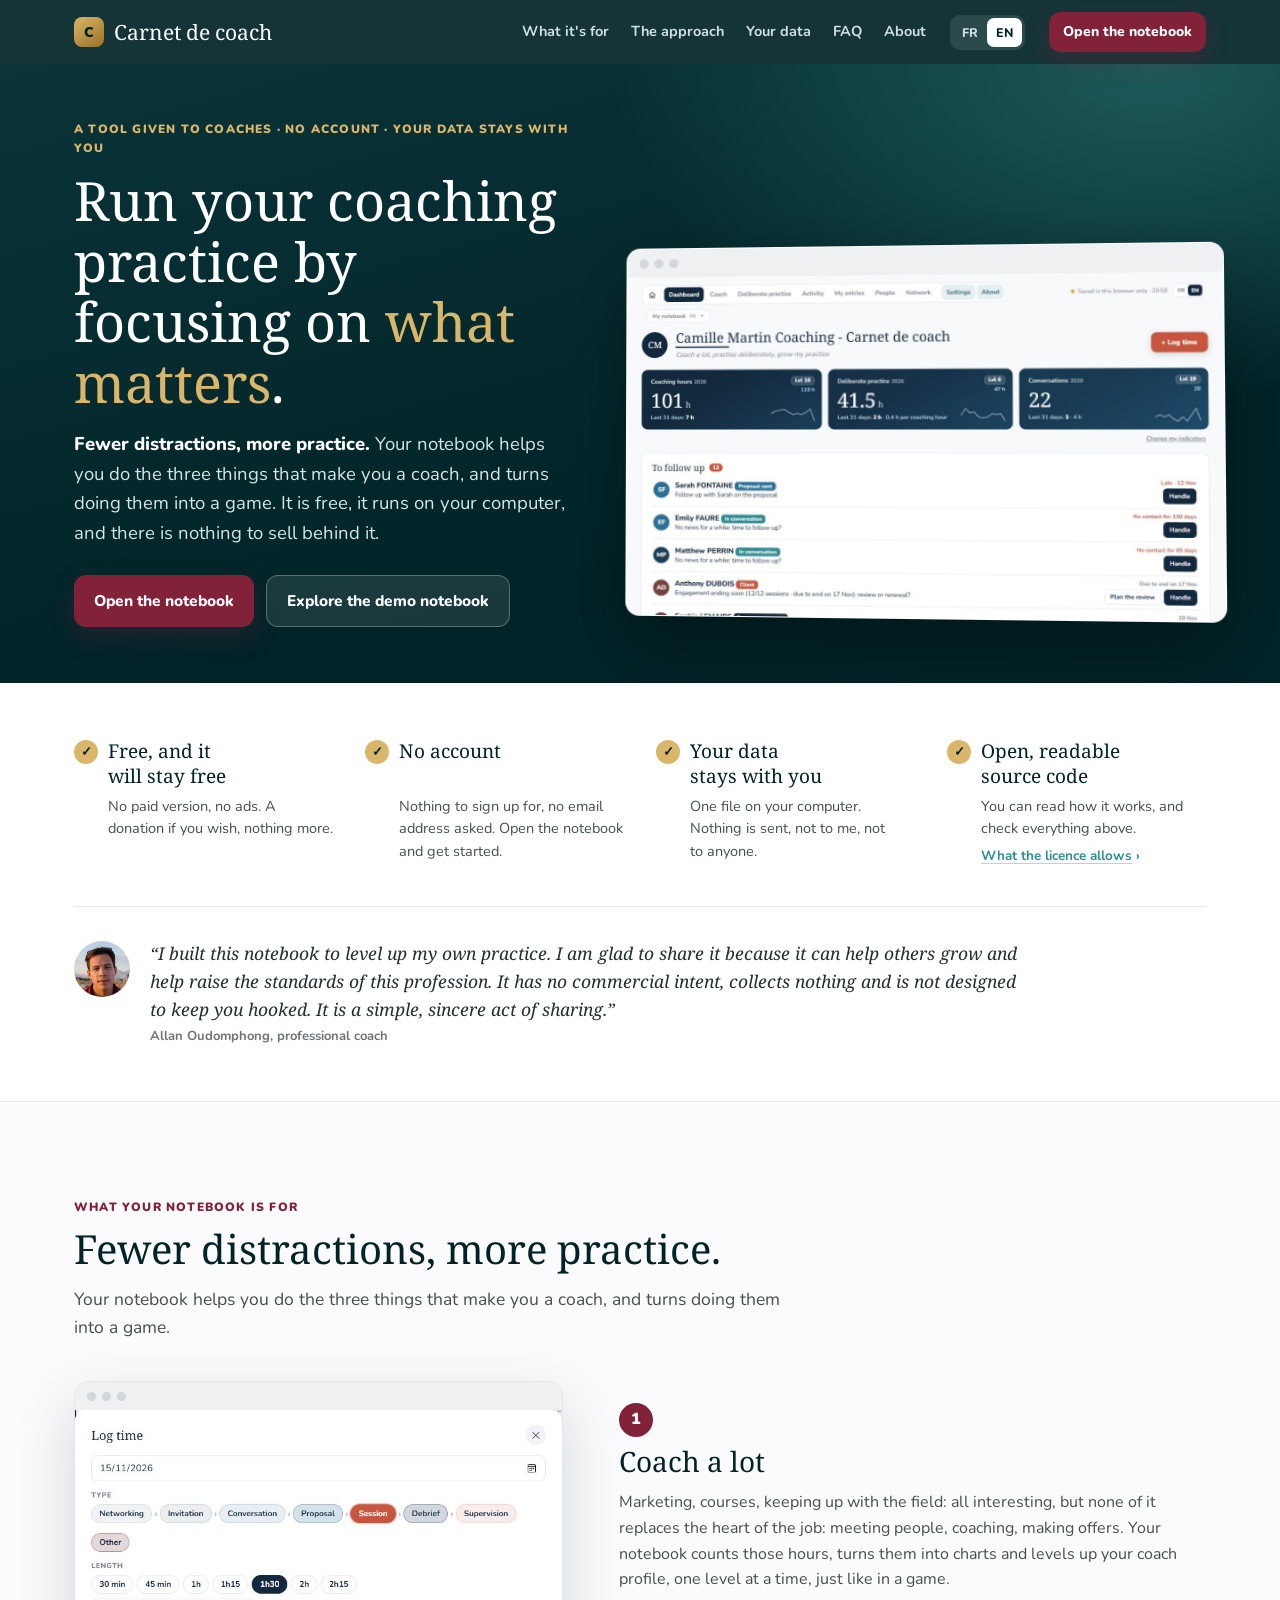
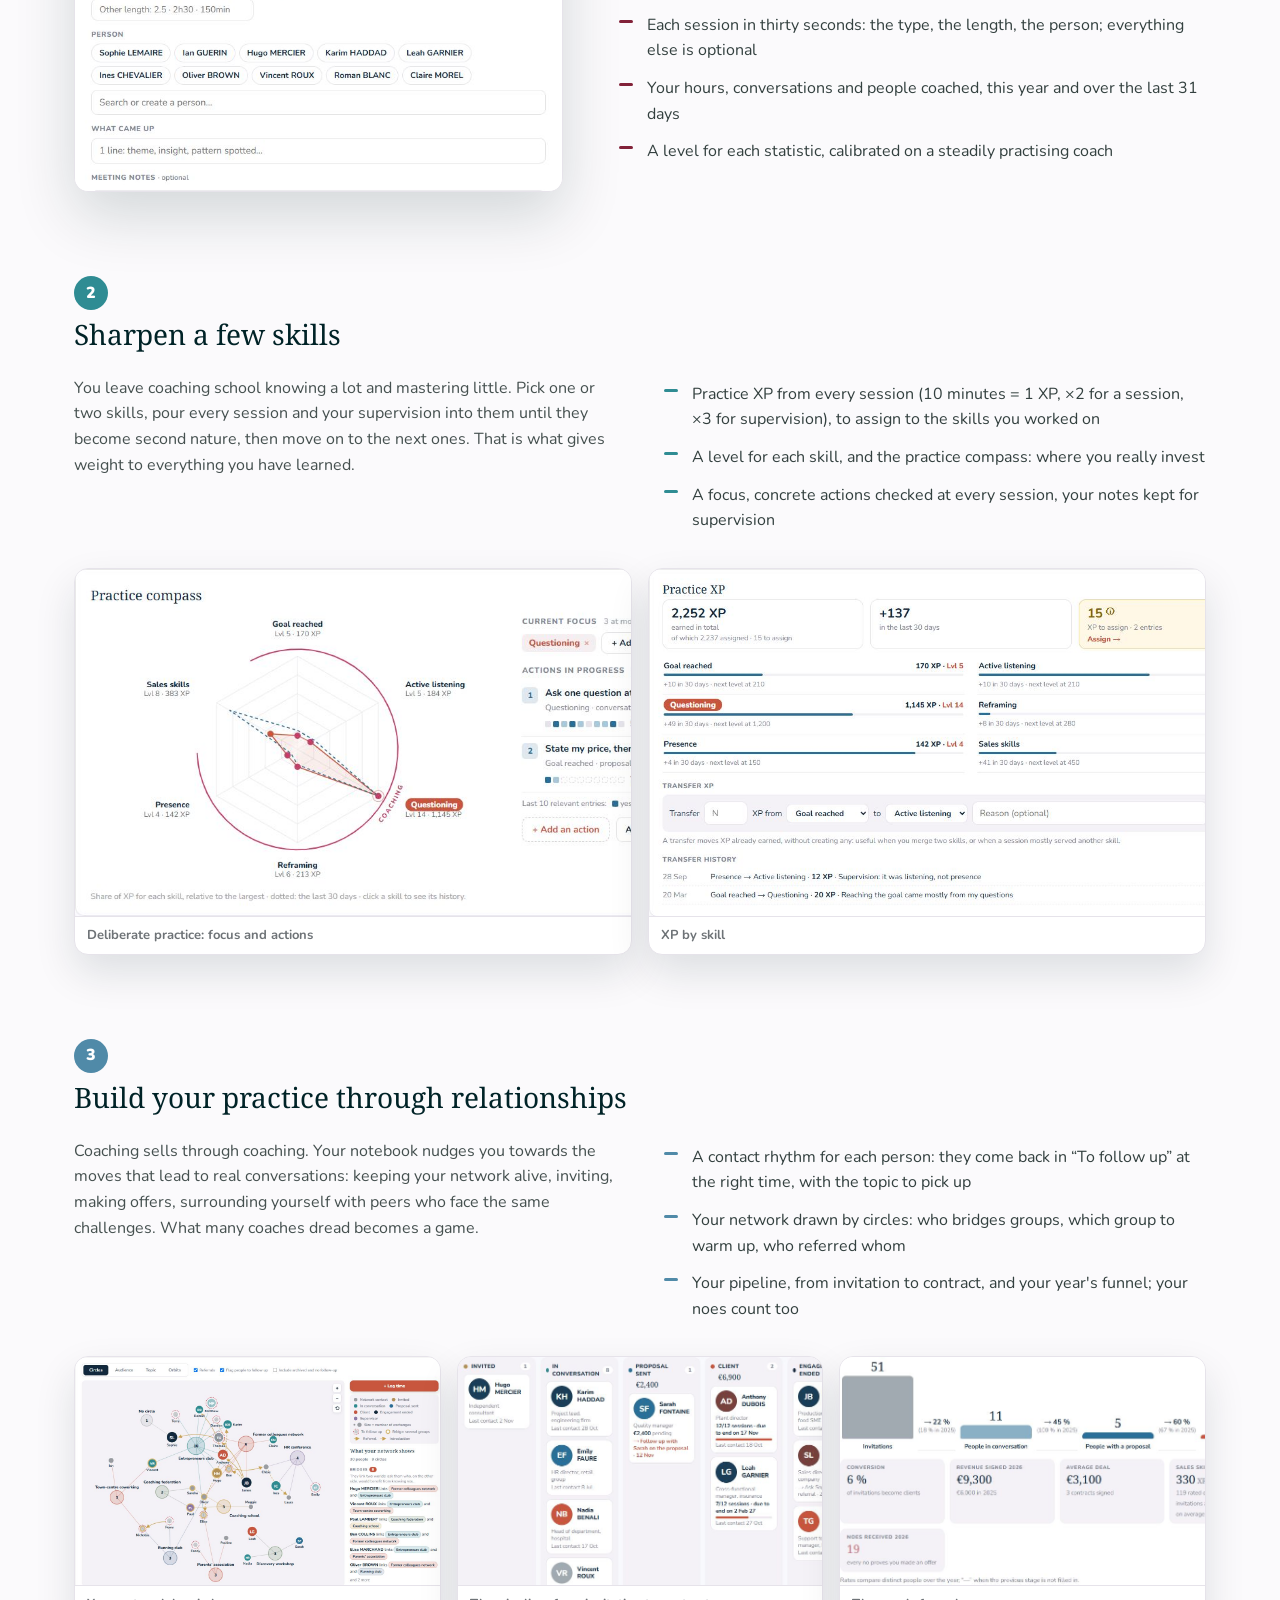
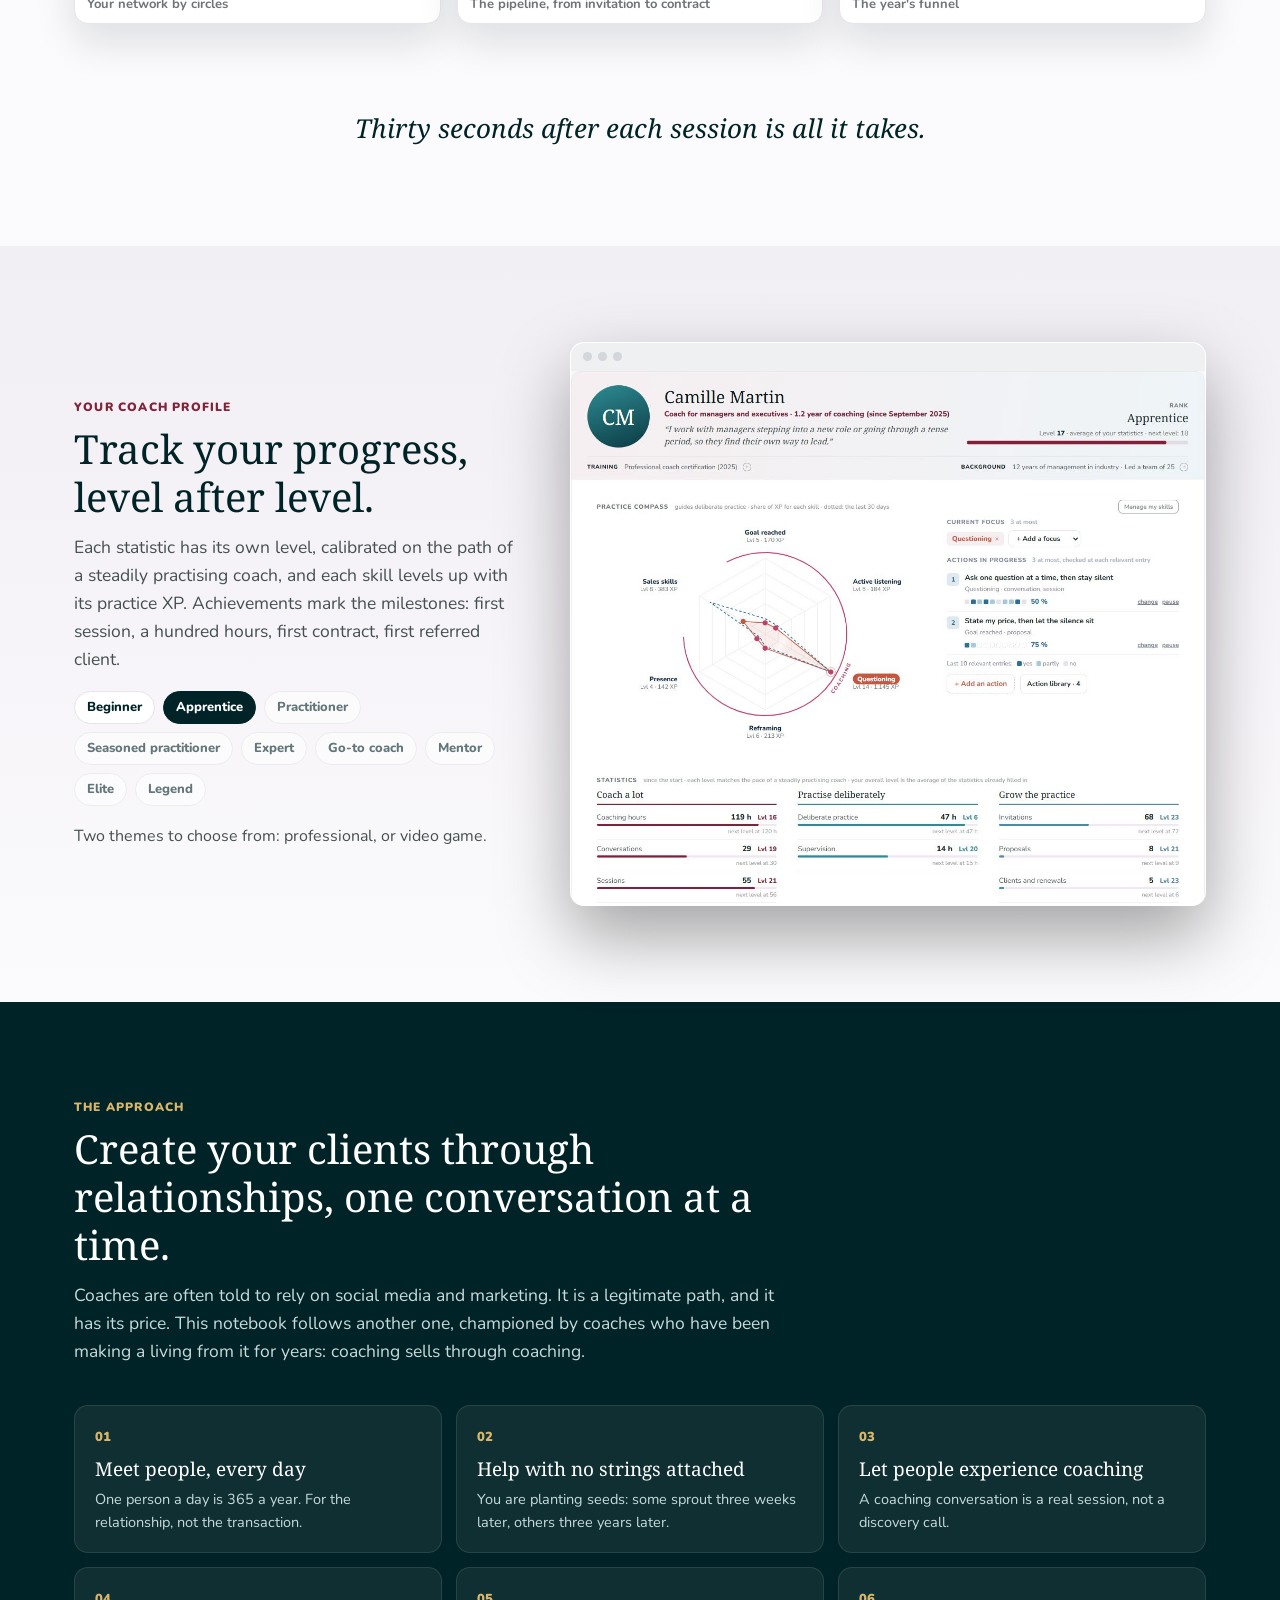
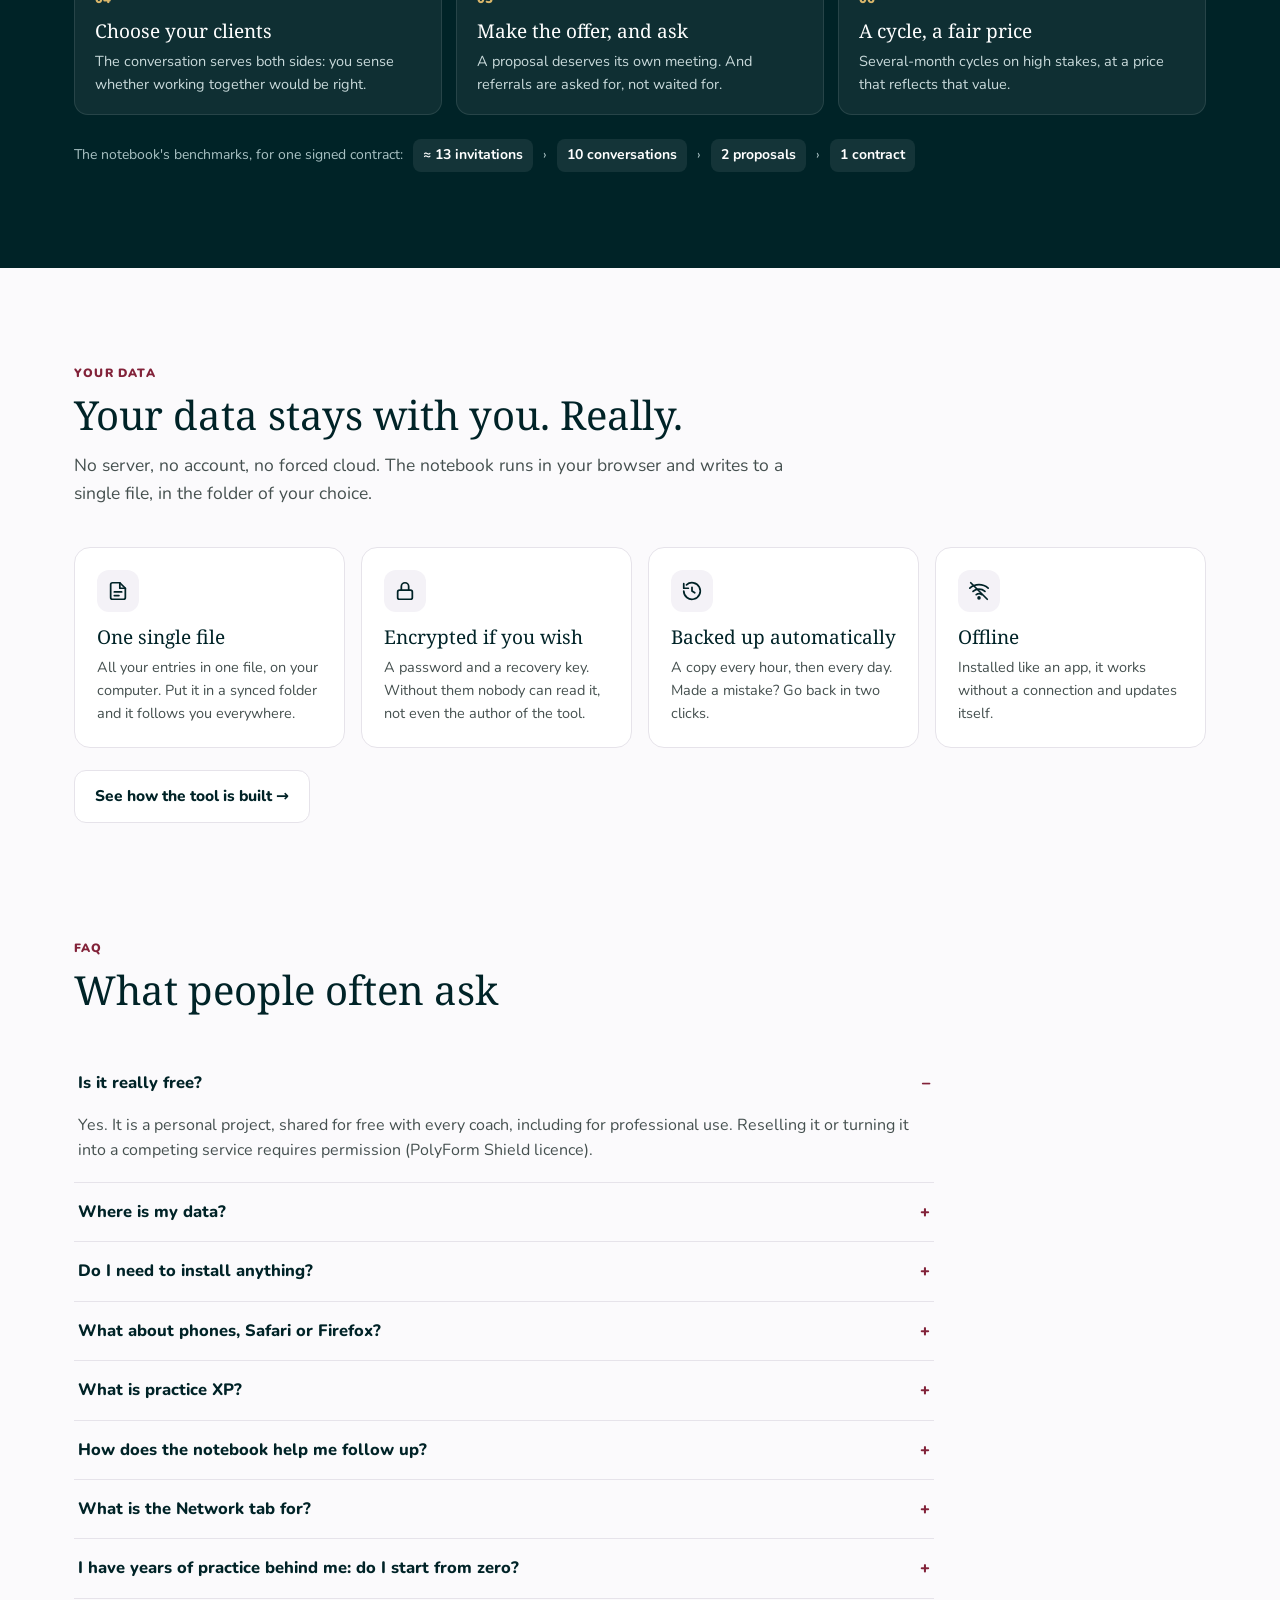
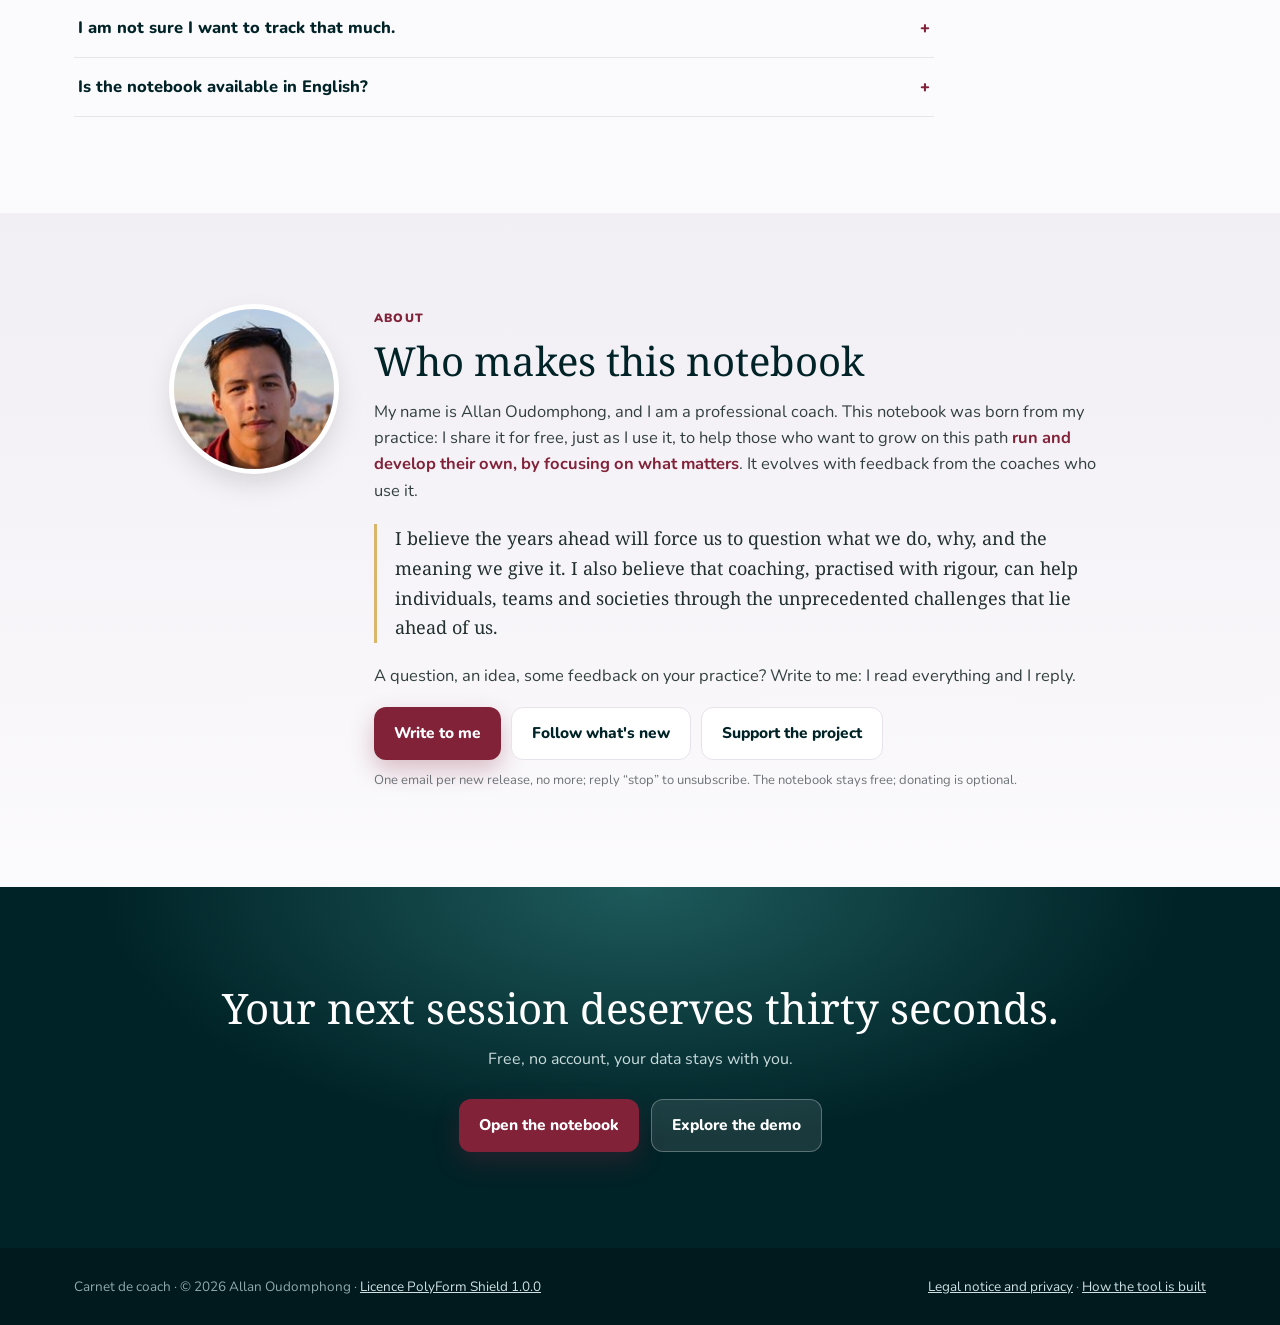
==== commit 399dabf4: "Site : phrase « défis sans précédent qui sont devant nous », bouton « M'écrire » Co-Authored-By: Cla" ====
--- a/index.html
+++ b/index.html
@@ -273,9 +273,9 @@
  <img class="ph" src="assets/allan.jpg" alt="Allan Oudomphong" loading="lazy">
  <div><div class="kick"><span class="fr">À propos</span><span class="en">About</span></div><h2><span class="fr">Qui fait ce carnet</span><span class="en">Who makes this notebook</span></h2>
   <p><span class="fr">Je m'appelle Allan Oudomphong, je suis coach professionnel. Ce carnet est né de ma pratique : je le partage gratuitement, tel que je l'utilise, pour aider celles et ceux qui veulent progresser dans cette voie à <b>piloter et développer la leur, en se concentrant sur l'essentiel</b>. Il évolue avec les retours des coachs qui s'en servent.</span><span class="en">My name is Allan Oudomphong, and I am a professional coach. This notebook was born from my practice: I share it for free, just as I use it, to help those who want to grow on this path <b>run and develop their own, by focusing on what matters</b>. It evolves with feedback from the coaches who use it.</span></p>
-  <p class="why"><span class="fr">Je crois que les années qui viennent nous obligeront à interroger ce que nous faisons, pourquoi, et le sens que nous y mettons. Je crois aussi que le coaching, exercé avec exigence, peut aider les personnes, les équipes et les sociétés à traverser des défis sans précédent.</span><span class="en">I believe the years ahead will force us to question what we do, why, and the meaning we give it. I also believe that coaching, practised with rigour, can help individuals, teams and societies through unprecedented challenges.</span></p>
+  <p class="why"><span class="fr">Je crois que les années qui viennent nous obligeront à interroger ce que nous faisons, pourquoi, et le sens que nous y mettons. Je crois aussi que le coaching, exercé avec exigence, peut aider les personnes, les équipes et les sociétés à traverser les défis sans précédent qui sont devant nous.</span><span class="en">I believe the years ahead will force us to question what we do, why, and the meaning we give it. I also believe that coaching, practised with rigour, can help individuals, teams and societies through the unprecedented challenges that lie ahead of us.</span></p>
   <p><span class="fr">Une question, une idée, un retour sur ta pratique ? Écris-moi, je lis tout et je réponds.</span><span class="en">A question, an idea, some feedback on your practice? Write to me: I read everything and I reply.</span></p>
-  <div class="acts"><a class="btn p" id="contactBtn" href="#" target="_blank" rel="noopener" data-goatcounter-click="contact"><span class="fr">Écrire à Allan</span><span class="en">Write to Allan</span></a><a class="btn o" id="newsBtn" href="#" target="_blank" rel="noopener" data-goatcounter-click="inscription"><span class="fr">Suivre les nouveautés</span><span class="en">Follow what's new</span></a><a class="btn o" id="donBtn" href="#" target="_blank" rel="noopener" data-goatcounter-click="don"><span class="fr">Soutenir le projet</span><span class="en">Support the project</span></a>
+  <div class="acts"><a class="btn p" id="contactBtn" href="#" target="_blank" rel="noopener" data-goatcounter-click="contact"><span class="fr">M'écrire</span><span class="en">Write to me</span></a><a class="btn o" id="newsBtn" href="#" target="_blank" rel="noopener" data-goatcounter-click="inscription"><span class="fr">Suivre les nouveautés</span><span class="en">Follow what's new</span></a><a class="btn o" id="donBtn" href="#" target="_blank" rel="noopener" data-goatcounter-click="don"><span class="fr">Soutenir le projet</span><span class="en">Support the project</span></a>
    <small><span class="fr">Une lettre par nouvelle version, pas plus ; pour te désinscrire, réponds « stop ». Le carnet reste gratuit, le don est facultatif.</span><span class="en">One email per new release, no more; reply “stop” to unsubscribe. The notebook stays free; donating is optional.</span></small></div>
  </div>
 </div></section>
